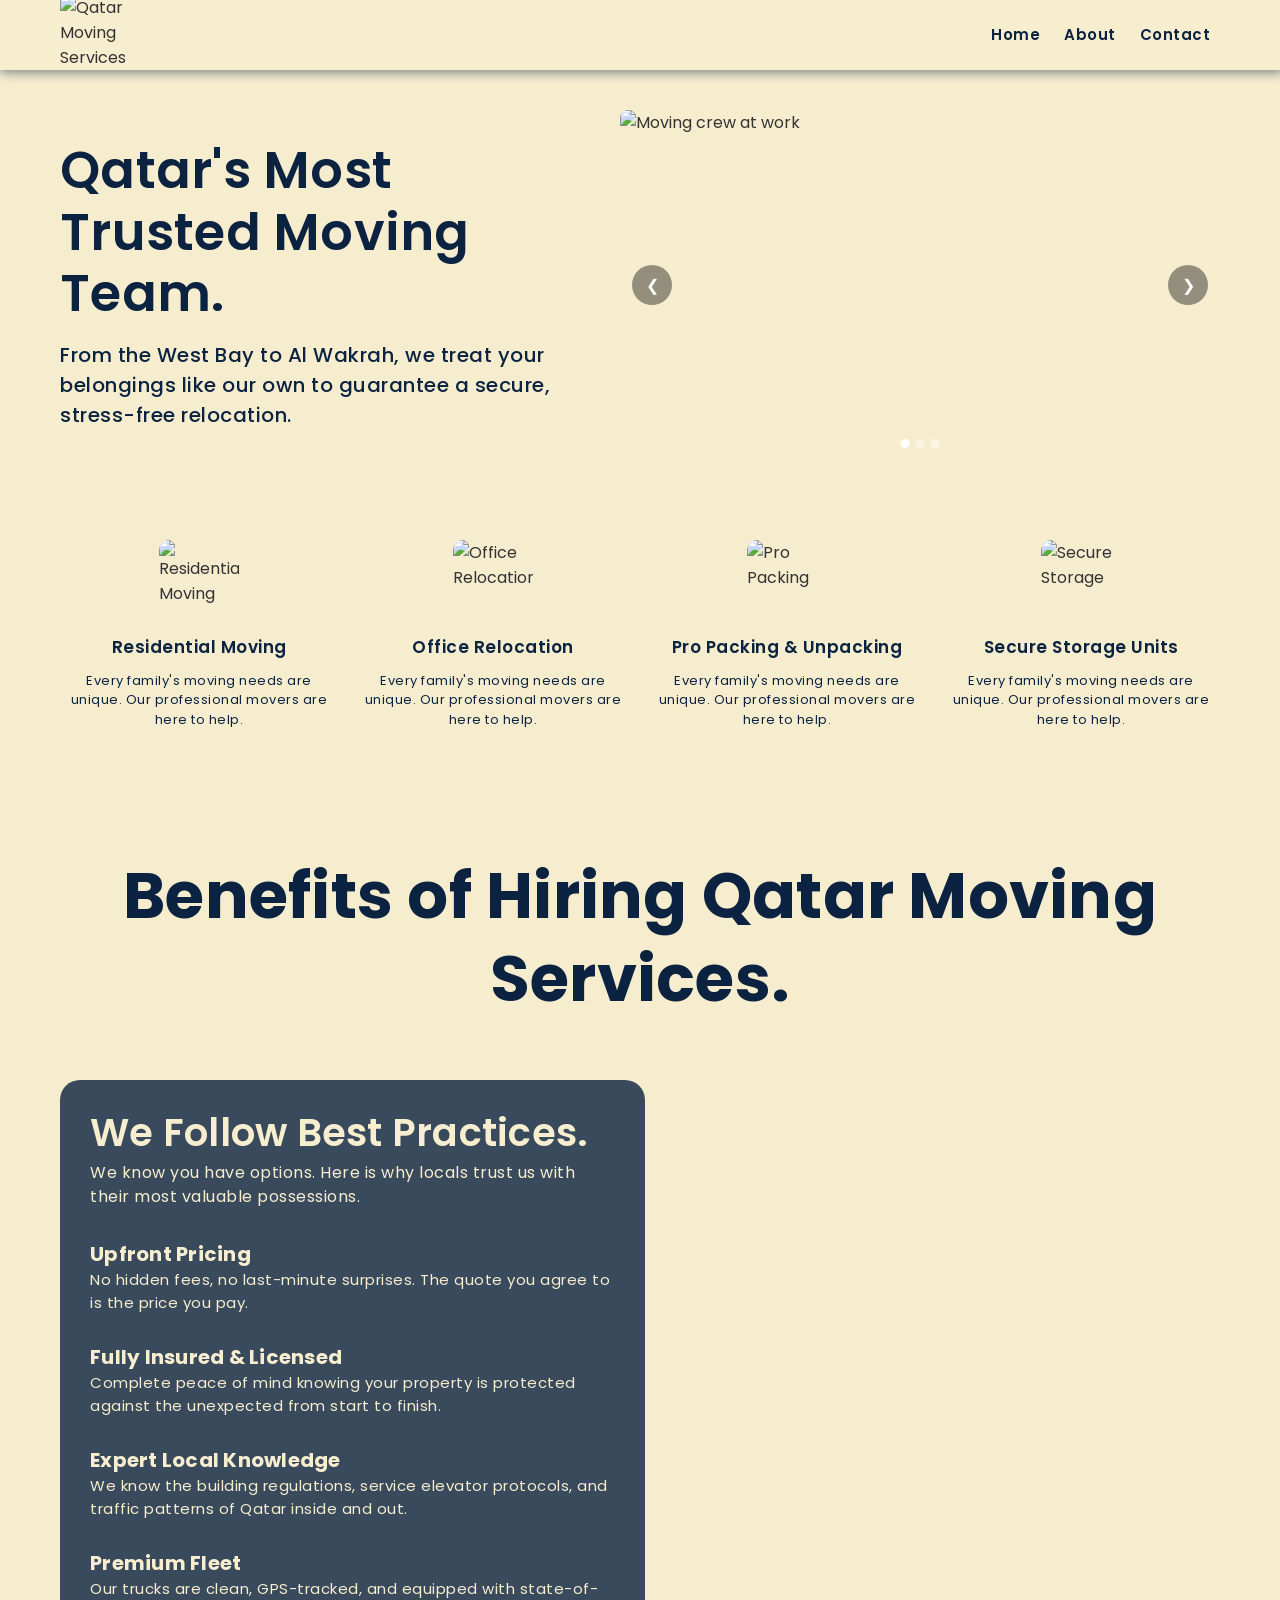
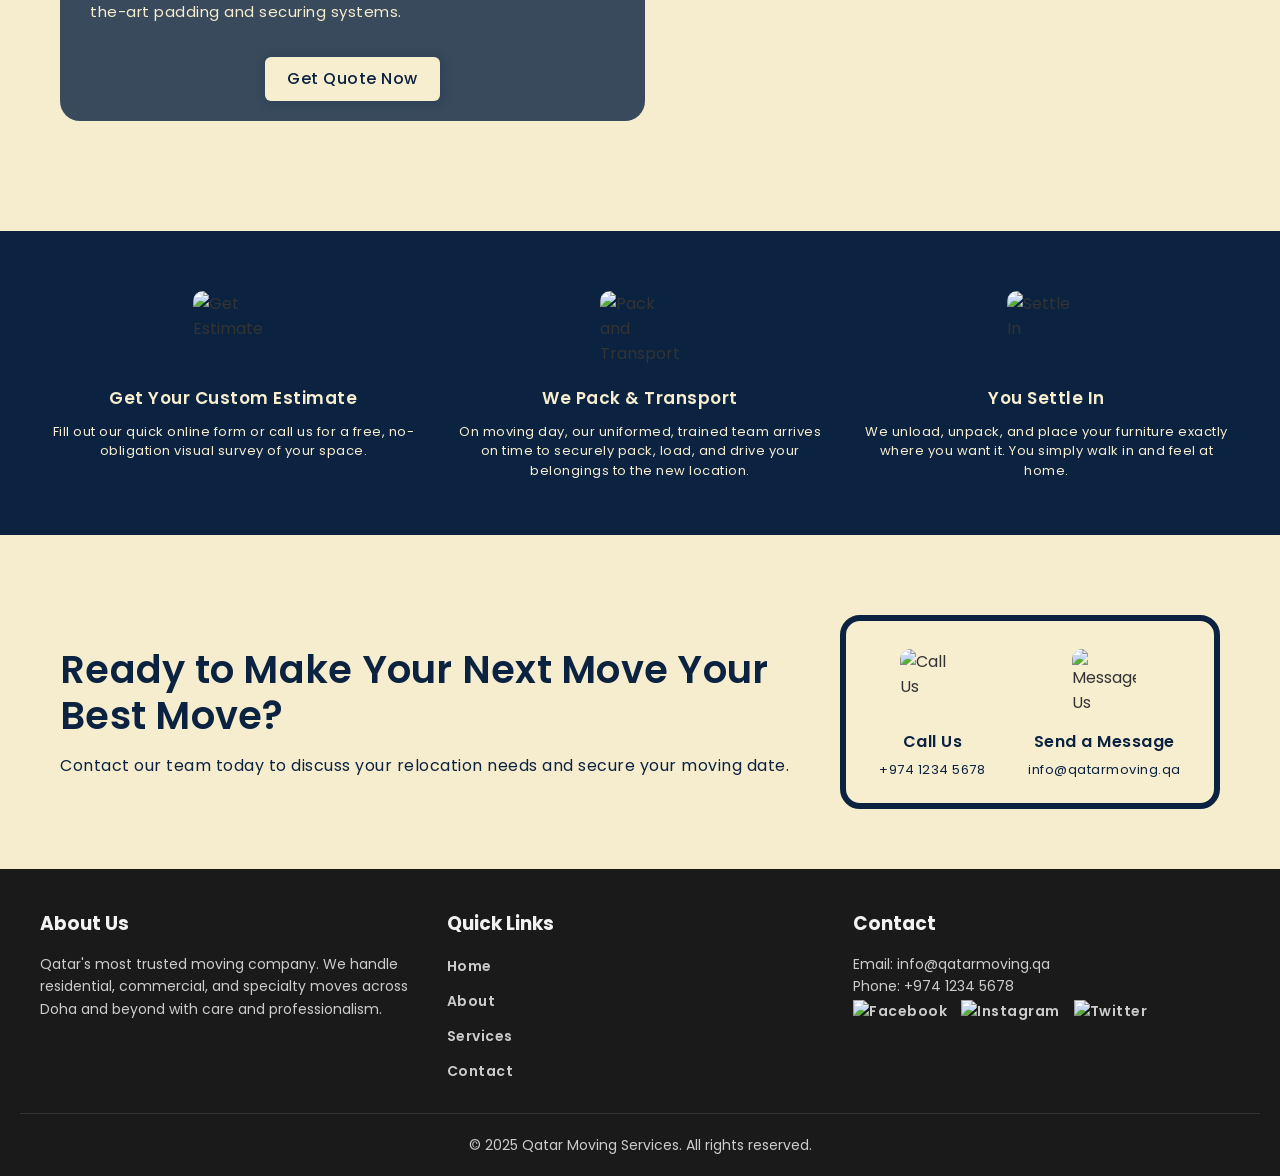
==== index.html @ 47cf50d4 "first commit" ====
<!DOCTYPE html>
<html lang="en">
<head>
    <meta charset="UTF-8">
    <meta name="viewport" content="width=device-width, initial-scale=1.0">
    <title>Qatar Moving Services</title>
    <link rel="stylesheet" href="style.css">
    <link rel="preconnect" href="https://fonts.googleapis.com">
    <link rel="preconnect" href="https://fonts.gstatic.com" crossorigin>
    <!-- Only load the weights actually used -->
    <link href="https://fonts.googleapis.com/css2?family=Poppins:wght@400;500;600;700&display=swap" rel="stylesheet">
    <script src="script.js" defer></script>
</head>
<body>

    <nav>
        <div class="navcontainer">
            <!-- FIX: removed dangling " after width="80" -->
            <div class="navlogo">
                <img src="https://imgur.com/w1dExRB.png" alt="Qatar Moving Services logo" width="80px" height="80px">
            </div>
            <button class="nav-toggle" aria-label="Toggle navigation" aria-expanded="false">
                <span></span>
                <span></span>
                <span></span>
            </button>
            <!-- FIX: added class="nav-links" so the JS toggle works -->
            <ul class="nav-links">
                <li><a href="#">Home</a></li>
                <li><a href="#">About</a></li>
                <li><a href="#">Contact</a></li>
            </ul>
        </div>
    </nav>

    <!-- HERO + CAROUSEL -->
    <div class="container">
        <div class="cauroselcontainer">
            <div class="hero-text">
                <h1>Qatar's Most Trusted Moving Team.</h1>
                <h3>From the West Bay to Al Wakrah, we treat your belongings like our own to guarantee a secure, stress-free relocation.</h3>
            </div>

            <div class="carousel" id="myCarousel">
                <div class="carousel-track">
                    <div class="carousel-slide"><img src="https://imgur.com/mFIMLBr.png" alt="Moving crew at work"></div>
                    <div class="carousel-slide"><img src="https://imgur.com/MLSGOwn.png" alt="Careful packing service"></div>
                    <div class="carousel-slide"><img src="https://imgur.com/yxZPUae.png" alt="Professional movers"></div>
                </div>
                <button class="carousel-btn prev" aria-label="Previous slide">&#10094;</button>
                <button class="carousel-btn next" aria-label="Next slide">&#10095;</button>
                <div class="carousel-dots"></div>
            </div>
        </div>

        <!-- SERVICES ROW -->
        <div class="serviceContainer">
            <div class="serviceCard">
                <div class="serviceLogo">
                    <img src="https://imgur.com/DtXiU58.png" alt="Residential Moving" width="100%" height="100%" style="border-radius:10px;">
                </div>
                <div class="cardText">
                    <h3>Residential Moving</h3>
                    <p>Every family's moving needs are unique. Our professional movers are here to help.</p>
                </div>
            </div>

            <div class="serviceCard">
                <div class="serviceLogo">
                    <img src="https://imgur.com/vee42Pb.png" alt="Office Relocation" width="100%" height="100%" style="border-radius:10px;">
                </div>
                <div class="cardText">
                    <h3>Office Relocation</h3>
                    <p>Every family's moving needs are unique. Our professional movers are here to help.</p>
                </div>
            </div>

            <div class="serviceCard">
                <div class="serviceLogo">
                    <img src="https://imgur.com/dJm6eGU.png" alt="Pro Packing" width="100%" height="100%" style="border-radius:10px;">
                </div>
                <div class="cardText">
                    <h3>Pro Packing &amp; Unpacking</h3>
                    <p>Every family's moving needs are unique. Our professional movers are here to help.</p>
                </div>
            </div>

            <div class="serviceCard">
                <div class="serviceLogo">
                    <img src="https://imgur.com/RDV02Lu.png" alt="Secure Storage" width="100%" height="100%" style="border-radius:10px;">
                </div>
                <div class="cardText">
                    <h3>Secure Storage Units</h3>
                    <p>Every family's moving needs are unique. Our professional movers are here to help.</p>
                </div>
            </div>
        </div>
    </div>

    <!-- BENEFITS SECTION -->
    <div class="container">
        <div class="top">
            <h1>Benefits of Hiring Qatar Moving Services.</h1>
        </div>

        <div class="middle">
            <div class="box-4">
                <div class="box-4a">
                    <h1>We Follow Best Practices.</h1>
                    <p>We know you have options. Here is why locals trust us with their most valuable possessions.</p>
                </div>

                <div class="box-4b">
                    <div class="box-4bi">
                        <h2>Upfront Pricing</h2>
                        <p>No hidden fees, no last-minute surprises. The quote you agree to is the price you pay.</p>
                    </div>
                    <div class="box-4bi">
                        <h2>Fully Insured &amp; Licensed</h2>
                        <p>Complete peace of mind knowing your property is protected against the unexpected from start to finish.</p>
                    </div>
                    <div class="box-4bi">
                        <h2>Expert Local Knowledge</h2>
                        <p>We know the building regulations, service elevator protocols, and traffic patterns of Qatar inside and out.</p>
                    </div>
                    <div class="box-4bi">
                        <h2>Premium Fleet</h2>
                        <p>Our trucks are clean, GPS-tracked, and equipped with state-of-the-art padding and securing systems.</p>
                    </div>
                    <div class="box-4c">
                        <a class="btn btn-primary1" href="#">Get Quote Now</a>
                    </div>
                </div>
            </div>

            <div class="box-5"></div>
        </div>
    </div>

    <!-- HOW IT WORKS -->
    <div class="middleContainer">
        <div class="serviceContainer2">
            <div class="serviceCard2">
                <div class="serviceLogo2">
                    <img src="https://imgur.com/Wm34qhU.png" alt="Get Estimate" width="100%" height="100%" style="border-radius:10px;">
                </div>
                <div class="cardText2">
                    <h3>Get Your Custom Estimate</h3>
                    <p>Fill out our quick online form or call us for a free, no-obligation visual survey of your space.</p>
                </div>
            </div>

            <div class="serviceCard2">
                <div class="serviceLogo2">
                    <img src="https://imgur.com/J6BpuNx.png" alt="Pack and Transport" width="100%" height="100%" style="border-radius:10px;">
                </div>
                <div class="cardText2">
                    <h3>We Pack &amp; Transport</h3>
                    <p>On moving day, our uniformed, trained team arrives on time to securely pack, load, and drive your belongings to the new location.</p>
                </div>
            </div>

            <div class="serviceCard2">
                <div class="serviceLogo2">
                    <img src="https://imgur.com/cYgOdnu.png" alt="Settle In" width="100%" height="100%" style="border-radius:10px;">
                </div>
                <div class="cardText2">
                    <h3>You Settle In</h3>
                    <p>We unload, unpack, and place your furniture exactly where you want it. You simply walk in and feel at home.</p>
                </div>
            </div>
        </div>
    </div>

    <!-- CONTACT SECTION -->
    <div class="container">
        <div class="bottom">
            <div class="box-7">
                <div class="box-7a">
                    <h1>Ready to Make Your Next Move Your Best Move?</h1>
                    <p>Contact our team today to discuss your relocation needs and secure your moving date.</p>
                </div>

                <div class="contactserviceContainer">
                    <div class="contactserviceCard">
                        <div class="contactserviceLogo">
                            <img src="https://imgur.com/IXV6brR.png" alt="Call Us" width="100%" height="100%" style="border-radius:10px;">
                        </div>
                        <div class="contactcardText">
                            <h3>Call Us</h3>
                            <p>+974 1234 5678</p>
                        </div>
                    </div>

                    <div class="contactserviceCard">
                        <div class="contactserviceLogo">
                            <img src="https://imgur.com/knRwF8D.png" alt="Message Us" width="100%" height="100%" style="border-radius:10px;">
                        </div>
                        <div class="contactcardText">
                            <h3>Send a Message</h3>
                            <p>info@qatarmoving.qa</p>
                        </div>
                    </div>
                </div>
            </div>
        </div>
    </div>

    <!-- FOOTER — FIX: updated from dog food placeholder to Qatar Moving content -->
    <footer class="footer">
        <div class="footer-container">
            <div class="footer-about">
                <h3>About Us</h3>
                <p>Qatar's most trusted moving company. We handle residential, commercial, and specialty moves across Doha and beyond with care and professionalism.</p>
            </div>

            <div class="footer-links">
                <h3>Quick Links</h3>
                <ul>
                    <li><a href="#">Home</a></li>
                    <li><a href="#">About</a></li>
                    <li><a href="#">Services</a></li>
                    <li><a href="#">Contact</a></li>
                </ul>
            </div>

            <div class="footer-contact">
                <h3>Contact</h3>
                <p>Email: info@qatarmoving.qa</p>
                <p>Phone: +974 1234 5678</p>
                <div class="social-icons">
                    <a href="#"><img src="https://img.icons8.com/ios-filled/20/facebook-new.png" alt="Facebook"/></a>
                    <a href="#"><img src="https://img.icons8.com/ios-filled/20/instagram-new.png" alt="Instagram"/></a>
                    <a href="#"><img src="https://img.icons8.com/ios-filled/20/twitter.png" alt="Twitter"/></a>
                </div>
            </div>
        </div>

        <div class="footer-bottom">
            <p>&copy; 2025 Qatar Moving Services. All rights reserved.</p>
        </div>
    </footer>

</body>
</html>
---- style.css ----
/* ============================================================
   RESET
   ============================================================ */
* {
    margin: 0;
    padding: 0;
    box-sizing: border-box;
}

img {
    max-width: 100%;
    height: auto;
}

/* ============================================================
   DESIGN TOKENS
   ============================================================ */
:root {
    --navbar-height: 70px;
    --navy:   rgb(11, 35, 65);
    --cream:  #f7edcf;
    --gold:   rgb(197, 155, 60);
    --orange: #EE6F4B;
    --max-w:  1200px;
}

/* ============================================================
   BASE
   ============================================================ */
body {
    font-family: "Poppins", sans-serif;
    font-style: normal;
    color: #333;
    background-color: rgba(232, 207, 126, 0.37);
    /* FIX: pushes ALL content below the fixed navbar — no per-container hacks needed */
    padding-top: var(--navbar-height);
}

a {
    text-decoration: none;
    color: black;
    font-size: 16px;
    font-weight: 600;
    text-align: center;
    line-height: 150%;
    letter-spacing: 0.5px;
}

/* ============================================================
   NAVBAR
   ============================================================ */
nav {
    background-color: var(--cream);
    box-shadow: 1.5px 1.5px 10px 1.5px rgba(11, 35, 65, 0.485);
    position: fixed;
    top: 0;
    left: 0;
    width: 100%;
    z-index: 1000;
    height: var(--navbar-height);
}

nav .navcontainer {
    display: flex;
    justify-content: space-between;
    align-items: center;
    height: var(--navbar-height);
    max-width: var(--max-w);
    margin: auto;
    padding: 0 20px;
    position: relative; /* needed for mobile dropdown positioning */
}

nav .navcontainer .nav-links {
    list-style: none;
    display: flex;
    justify-content: flex-end;
    align-items: center;
    gap: 4px;
}

nav .navcontainer .nav-links li {
    height: 34px;
    border-radius: 8px;
    display: flex;
    justify-content: center;
    align-items: center;
    padding: 0 10px;
}

nav .navcontainer .nav-links li a {
    color: var(--navy);
    font-size: 15px;
    font-weight: 600;
    display: flex;
    justify-content: center;
    align-items: center;
    white-space: nowrap;
}

nav .navcontainer .nav-links li:hover {
    background-color: var(--gold);
}

nav .navcontainer .nav-links li a:hover {
    color: #fff;
}

.navlogo {
    display: flex;
    justify-content: center;
    align-items: center;
    height: 60px;
    flex-shrink: 0;
}

/* ============================================================
   HAMBURGER  (hidden on desktop)
   ============================================================ */
.nav-toggle {
    display: none;
    flex-direction: column;
    justify-content: center;
    gap: 5px;
    background: none;
    border: none;
    cursor: pointer;
    padding: 8px;
    border-radius: 4px;
    z-index: 1001;
}

.nav-toggle span {
    display: block;
    width: 24px;
    height: 2px;
    /* FIX: was white — invisible on the cream navbar background */
    background-color: var(--navy);
    border-radius: 2px;
    transition: transform 0.3s, opacity 0.3s;
}

.nav-toggle[aria-expanded="true"] span:nth-child(1) {
    transform: translateY(7px) rotate(45deg);
}
.nav-toggle[aria-expanded="true"] span:nth-child(2) {
    opacity: 0;
}
.nav-toggle[aria-expanded="true"] span:nth-child(3) {
    transform: translateY(-7px) rotate(-45deg);
}

/* ============================================================
   BUTTONS
   ============================================================ */
.btn {
    display: inline-flex;
    align-items: center;
    justify-content: center;
    padding: 0.6rem 1.4rem;
    font-family: "Poppins", sans-serif;
    font-size: 1rem;
    font-weight: 500;
    text-align: center;
    text-decoration: none;
    border: none;
    border-radius: 6px;
    cursor: pointer;
    transition: background-color 0.15s ease, transform 0.1s ease;
    min-height: 44px; /* meets Apple/Google touch target guideline */
}

.btn:active {
    transform: scale(0.98);
}

.btn-primary {
    background-color: var(--navy);
    color: #fff;
    box-shadow: 1.5px 1.5px 10px 1.5px rgba(11, 35, 65, 0.227);
}

.btn-primary:hover {
    background-color: rgba(11, 35, 65, 0.85);
    color: #fff;
}

.btn-primary1 {
    background-color: var(--cream);
    color: var(--navy);
    box-shadow: 1.5px 1.5px 10px 1.5px rgba(11, 35, 65, 0.227);
}

.btn-primary1:hover {
    background-color: #efe0af;
    color: var(--navy);
}

/* ============================================================
   LAYOUT  CONTAINERS
   ============================================================ */
.container {
    max-width: var(--max-w);
    margin: auto;
    /* FIX: removed overflow:hidden (was eating padding and causing navbar climbing)
            removed hardcoded pixel padding-top — body padding-top now handles navbar offset */
    padding: 40px 20px 0;
}

.middleContainer {
    width: 100%;
    margin-top: 50px;
    background-color: var(--navy);
    display: flex;
    flex-direction: column;
    justify-content: center;
    align-items: center;
    padding: 50px 20px;
}

/* ============================================================
   HERO SECTION
   ============================================================ */
.cauroselcontainer {
    width: 100%;
    display: flex;
    /* FIX: "justify-content: space" is not valid — corrected to space-between */
    justify-content: space-between;
    align-items: center;
    gap: 40px;
    padding-bottom: 40px;
}

.hero-text {
    /* FIX: was fixed width:500px — overflowed on small screens */
    flex: 1;
    min-width: 0;
    display: flex;
    flex-direction: column;
    justify-content: center;
    align-items: flex-start;
}

.hero-text h1 {
    /* FIX: was fixed width:400px */
    font-size: clamp(30px, 4vw, 52px);
    font-weight: 600;
    line-height: 120%;
    letter-spacing: 0.25px;
    color: var(--navy);
}

.hero-text h3 {
    /* FIX: was fixed width:400px */
    padding-top: 15px;
    font-size: clamp(14px, 1.8vw, 20px);
    font-weight: 500;
    line-height: 150%;
    letter-spacing: 0.5px;
    color: var(--navy);
}

/* ============================================================
   CAROUSEL
   ============================================================ */
.carousel {
    position: relative;
    z-index: 1;
    /* FIX: changed from max-width to fixed width so pixel-based JS math is exact */
    width: 600px;
    flex-shrink: 0;
    overflow: hidden;
    border-radius: 8px;
    touch-action: pan-y;
}

.carousel-track {
    display: flex;
    transition: transform 0.4s ease;
}

.carousel-slide {
    flex-shrink: 0;
    width: 600px;
    height: 350px; /* fixed height — images crop via object-fit */
}

.carousel-slide img {
    width: 100%;
    height: 100%;
    object-fit: cover;
    display: block;
}

.carousel-btn {
    position: absolute;
    top: 50%;
    transform: translateY(-50%);
    background: rgba(0, 0, 0, 0.4);
    color: #fff;
    border: none;
    width: 40px;
    height: 40px;
    display: flex;
    align-items: center;
    justify-content: center;
    cursor: pointer;
    border-radius: 50%;
    font-size: 1rem;
}

.carousel-btn:hover {
    background: rgba(0, 0, 0, 0.65);
}

.carousel-btn.prev { left: 12px; }
.carousel-btn.next { right: 12px; }

.carousel-dots {
    position: absolute;
    bottom: 12px;
    left: 50%;
    transform: translateX(-50%);
    display: flex;
    gap: 6px;
}

.dot {
    width: 9px;
    height: 9px;
    border-radius: 50%;
    background: rgba(255, 255, 255, 0.5);
    cursor: pointer;
}

.dot.active {
    background: #fff;
}

/* ============================================================
   SERVICE CARDS  (section 1)
   ============================================================ */
.serviceContainer {
    width: 100%;
    display: flex;
    flex-direction: row;
    justify-content: space-between;
    align-items: flex-start;
    padding: 30px 0;
    gap: 16px;
}

.serviceCard {
    /* FIX: was fixed width:500px — overflowed on small screens */
    flex: 1;
    min-width: 0;
    border-radius: 10px;
    display: flex;
    flex-direction: column;
    justify-content: flex-start;
    align-items: center;
}

.serviceLogo {
    width: 100px;
    height: 100px;
    padding: 10px;
    transition: width 0.2s ease, height 0.2s ease;
}

.serviceLogo:hover {
    width: 110px;
    height: 110px;
}

.cardText {
    display: flex;
    flex-direction: column;
    justify-content: center;
    align-items: center;
    text-align: center;
}

.cardText h3 {
    padding: 5px;
    font-size: 17px;
    font-weight: 600;
    line-height: 150%;
    letter-spacing: 0.5px;
    color: var(--navy);
}

.cardText p {
    /* FIX: "padding:5" had no unit — changed to padding:5px */
    padding: 5px;
    font-size: 13px;
    font-weight: 400;
    line-height: 150%;
    letter-spacing: 0.5px;
    color: var(--navy);
    text-align: center;
}

/* ============================================================
   BENEFITS SECTION
   ============================================================ */
.top {
    width: 100%;
    display: flex;
    justify-content: center;
    align-items: center;
    padding-top: 20px;
}

.top h1 {
    /* FIX: was fixed 80px — use clamp so it scales down on small screens */
    font-size: clamp(26px, 5vw, 70px);
    font-weight: 700;
    text-align: center;
    line-height: 130%;
    letter-spacing: 0.25px;
    color: var(--navy);
    margin-top: 30px;
}

.middle {
    width: 100%;
    display: flex;
    justify-content: space-between;
    align-items: stretch;
    margin-top: 60px;
    gap: 30px;
    padding-bottom: 60px;
}

.box-4 {
    /* FIX: was fixed 570px — now flex-based */
    flex: 1;
    min-width: 0;
    display: flex;
    flex-direction: column;
    justify-content: flex-start;
    align-items: center;
    background-color: rgba(11, 35, 65, 0.805);
    padding: 20px;
    border-radius: 20px;
}

.box-4a {
    width: 100%;
    padding: 10px;
    margin-bottom: 10px;
}

.box-4a h1 {
    font-size: clamp(24px, 3vw, 40px);
    font-weight: 600;
    line-height: 120%;
    letter-spacing: 0.25px;
    color: var(--cream);
}

.box-4a p {
    font-size: 16px;
    font-weight: 400;
    line-height: 150%;
    letter-spacing: 0.5px;
    padding-top: 5px;
    color: var(--cream);
}

.box-4b {
    width: 100%;
    display: flex;
    flex-direction: column;
    justify-content: space-between;
    align-items: flex-start;
    gap: 8px;
}

.box-4bi {
    width: 100%;
    display: flex;
    flex-direction: column;
    justify-content: flex-start;
    align-items: flex-start;
    padding: 10px;
}

.box-4bi h2 {
    font-size: 20px;
    font-weight: 700;
    line-height: 150%;
    letter-spacing: 0.25px;
    color: var(--cream);
}

.box-4bi p {
    font-size: 15px;
    font-weight: 400;
    line-height: 150%;
    letter-spacing: 0.5px;
    color: var(--cream);
}

.box-4c {
    margin-top: 16px;
    width: 100%;
    display: flex;
    justify-content: center;
    align-items: center;
}

.box-5 {
    /* FIX: was fixed 570px */
    flex: 1;
    min-width: 0;
    min-height: 480px;
    border-radius: 10px;
    background-image: url(https://imgur.com/MLSGOwn.png);
    background-position: center;
    background-size: cover;
    background-repeat: no-repeat;
}

/* ============================================================
   HOW IT WORKS  (middleContainer)
   ============================================================ */
.serviceContainer2 {
    width: 100%;
    max-width: var(--max-w);
    display: flex;
    flex-direction: row;
    justify-content: space-between;
    align-items: flex-start;
    gap: 20px;
}

.serviceCard2 {
    /* FIX: was fixed 500px */
    flex: 1;
    min-width: 0;
    border-radius: 10px;
    display: flex;
    flex-direction: column;
    justify-content: flex-start;
    align-items: center;
}

.serviceLogo2 {
    width: 100px;
    height: 100px;
    padding: 10px;
    transition: width 0.2s ease, height 0.2s ease;
}

.serviceLogo2:hover {
    width: 110px;
    height: 110px;
}

.cardText2 {
    display: flex;
    flex-direction: column;
    justify-content: center;
    align-items: center;
    text-align: center;
}

.cardText2 h3 {
    padding: 5px;
    font-size: 17px;
    font-weight: 600;
    line-height: 150%;
    letter-spacing: 0.5px;
    color: var(--cream);
}

.cardText2 p {
    /* FIX: "padding:5" had no unit */
    padding: 5px;
    font-size: 13px;
    font-weight: 400;
    line-height: 150%;
    letter-spacing: 0.5px;
    color: var(--cream);
    text-align: center;
}

/* ============================================================
   CONTACT SECTION
   ============================================================ */
.bottom {
    width: 100%;
    display: flex;
    flex-direction: column;
    justify-content: flex-start;
    align-items: flex-start;
    padding: 40px 0 60px;
}

.box-7 {
    width: 100%;
    display: flex;
    justify-content: space-between;
    align-items: center;
    gap: 40px;
}

.box-7a {
    flex: 1;
    min-width: 0;
    display: flex;
    flex-direction: column;
    justify-content: center;
    align-items: flex-start;
}

.box-7a h1 {
    font-size: clamp(24px, 3vw, 40px);
    font-weight: 600;
    line-height: 120%;
    letter-spacing: 0.25px;
    color: var(--navy);
}

.box-7a p {
    padding-top: 15px;
    font-size: 16px;
    font-weight: 400;
    line-height: 150%;
    letter-spacing: 0.5px;
    color: var(--navy);
}

.contactserviceContainer {
    flex-shrink: 0;
    width: 380px;
    border-radius: 20px;
    border: 6px solid var(--navy);
    display: flex;
    flex-direction: row;
    justify-content: space-around;
    align-items: center;
    background-color: var(--cream);
    padding: 20px;
    gap: 16px;
}

.contactserviceCard {
    display: flex;
    flex-direction: column;
    justify-content: center;
    align-items: center;
    gap: 6px;
}

.contactserviceLogo {
    width: 80px;
    height: 80px;
    padding: 8px;
    transition: width 0.2s ease, height 0.2s ease;
}

.contactserviceLogo:hover {
    width: 90px;
    height: 90px;
}

.contactcardText {
    display: flex;
    flex-direction: column;
    justify-content: center;
    align-items: center;
    text-align: center;
}

.contactcardText h3 {
    padding: 3px 5px;
    font-size: 16px;
    font-weight: 600;
    line-height: 150%;
    letter-spacing: 0.5px;
    color: var(--navy);
}

.contactcardText p {
    /* FIX: "padding:5" had no unit */
    padding: 3px 5px;
    font-size: 13px;
    font-weight: 400;
    line-height: 150%;
    letter-spacing: 0.5px;
    color: var(--navy);
    text-align: center;
}

/* ============================================================
   FOOTER
   ============================================================ */
.footer {
    background-color: #1a1a1a;
    color: #fff;
    padding: 40px 20px 20px;
    font-family: "Poppins", sans-serif;
}

.footer-container {
    display: flex;
    flex-wrap: wrap;
    justify-content: space-between;
    max-width: var(--max-w);
    margin: auto;
    gap: 20px;
}

.footer-about,
.footer-links,
.footer-contact {
    flex: 1 1 250px;
}

.footer h3 {
    margin-bottom: 15px;
    color: #f2f2f2;
}

.footer p,
.footer a {
    color: #ccc;
    font-size: 14px;
    line-height: 1.6;
    text-decoration: none;
}

.footer a:hover {
    color: var(--orange);
}

.footer-links ul {
    list-style: none;
    padding: 0;
}

.footer-links li {
    margin-bottom: 10px;
}

.social-icons a {
    margin-right: 10px;
    display: inline-block;
}

.footer-bottom {
    text-align: center;
    padding-top: 20px;
    margin-top: 20px;
    border-top: 1px solid #333;
    font-size: 13px;
    color: #777;
}

/* ============================================================
   RESPONSIVE — 1100px  (benefits section stacks)
   ============================================================ */
@media (max-width: 1100px) {
    .middle {
        flex-direction: column;
        gap: 30px;
    }

    .box-5 {
        min-height: 350px;
    }
}

/* ============================================================
   RESPONSIVE — 900px  (hero stacks)
   ============================================================ */
@media (max-width: 900px) {
    .cauroselcontainer {
        flex-direction: column;
        align-items: center;
    }

    .hero-text {
        align-items: center;
        text-align: center;
        width: 100%;
    }

    .carousel,
    .carousel-slide {
        width: 100%;
        max-width: 600px;
    }

    .carousel-slide {
        height: 300px;
    }

    .carousel-btn {
        width: 36px;
        height: 36px;
        font-size: 0.9rem;
    }
}

/* ============================================================
   RESPONSIVE — 768px  (hamburger menu)
   ============================================================ */
@media (max-width: 768px) {
    .nav-toggle {
        display: flex;
    }

    /* Mobile nav dropdown — overlays content, keeps nav fixed height */
    nav .navcontainer .nav-links {
        display: none;
        position: absolute;
        top: var(--navbar-height);
        left: 0;
        right: 0;
        background-color: var(--cream);
        box-shadow: 0 4px 10px rgba(11, 35, 65, 0.2);
        flex-direction: column;
        align-items: stretch;
        padding: 10px 20px 16px;
        gap: 4px;
        z-index: 999;
    }

    /* FIX: was "nav .container ul" — wrong selector, never matched */
    nav .navcontainer .nav-links.open {
        display: flex;
    }

    nav .navcontainer .nav-links li {
        width: 100%;
        height: 44px;
        border-radius: 6px;
        justify-content: flex-start;
        padding: 0 12px;
        margin-right: 0;
    }

    nav .navcontainer .nav-links li a {
        justify-content: flex-start;
    }

    /* Service cards wrap into 2-column grid on tablet */
    .serviceContainer {
        flex-wrap: wrap;
        justify-content: center;
    }

    .serviceCard {
        flex: 1 1 140px;
        max-width: 200px;
    }

    /* How it works stacks vertically */
    .serviceContainer2 {
        flex-direction: column;
        align-items: center;
        padding: 30px 20px;
    }

    .serviceCard2 {
        width: 100%;
        max-width: 420px;
    }

    /* Contact stacks */
    .box-7 {
        flex-direction: column;
        align-items: flex-start;
        gap: 30px;
    }

    .contactserviceContainer {
        width: 100%;
    }

    /* Button full-width on small screens */
    .btn {
        width: 100%;
        padding: 0.75rem 1rem;
        font-size: 0.95rem;
    }

    .footer-container {
        flex-direction: column;
    }
}

/* ============================================================
   RESPONSIVE — 480px  (mobile)
   ============================================================ */
@media (max-width: 480px) {
    .carousel-slide {
        height: 240px;
    }

    .carousel-btn {
        width: 32px;
        height: 32px;
        font-size: 0.8rem;
    }

    .carousel-btn.prev { left: 6px; }
    .carousel-btn.next { right: 6px; }

    .dot {
        width: 7px;
        height: 7px;
    }

    /* Service cards single column on small phones */
    .serviceCard {
        flex: 1 1 100%;
        max-width: 280px;
    }

    /* Contact card stacks icons vertically */
    .contactserviceContainer {
        flex-direction: column;
        height: auto;
        padding: 24px 20px;
        gap: 20px;
    }

    .footer-about,
    .footer-links,
    .footer-contact {
        flex: 1 1 auto;
    }
}
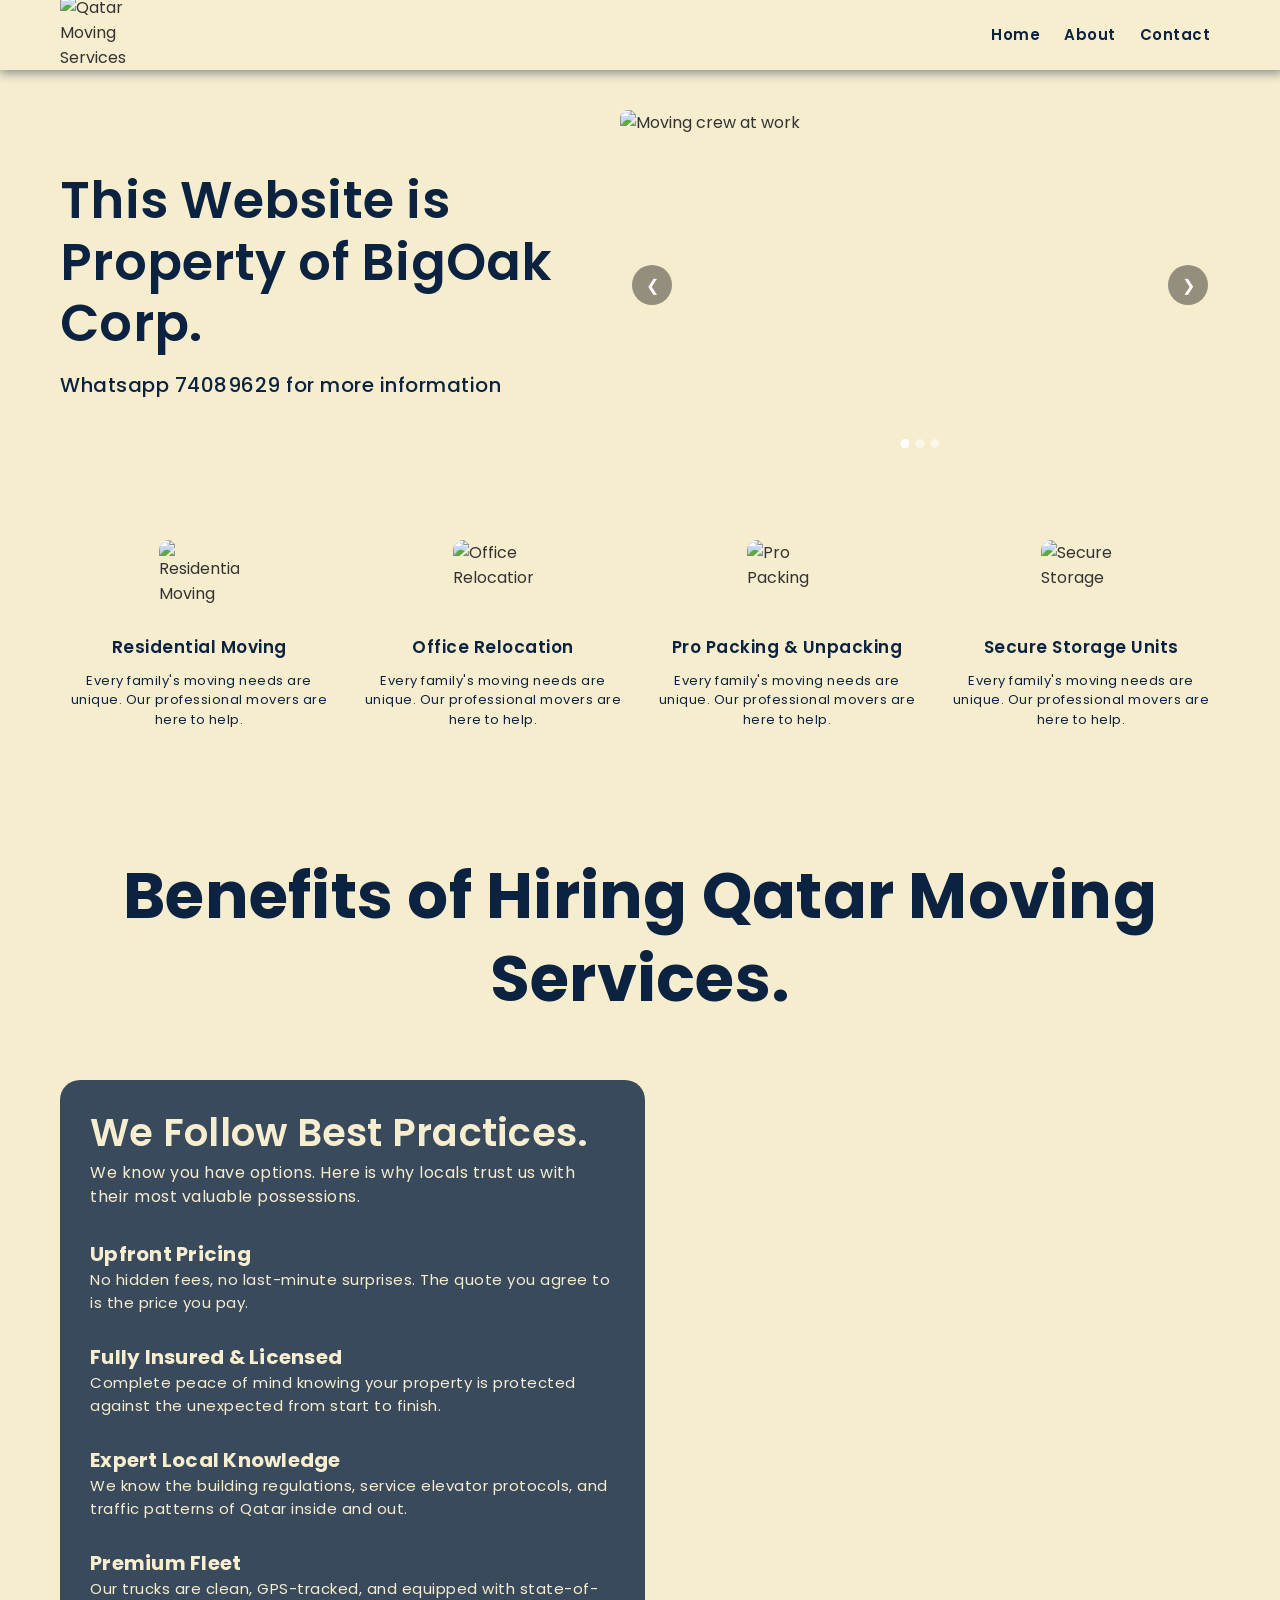
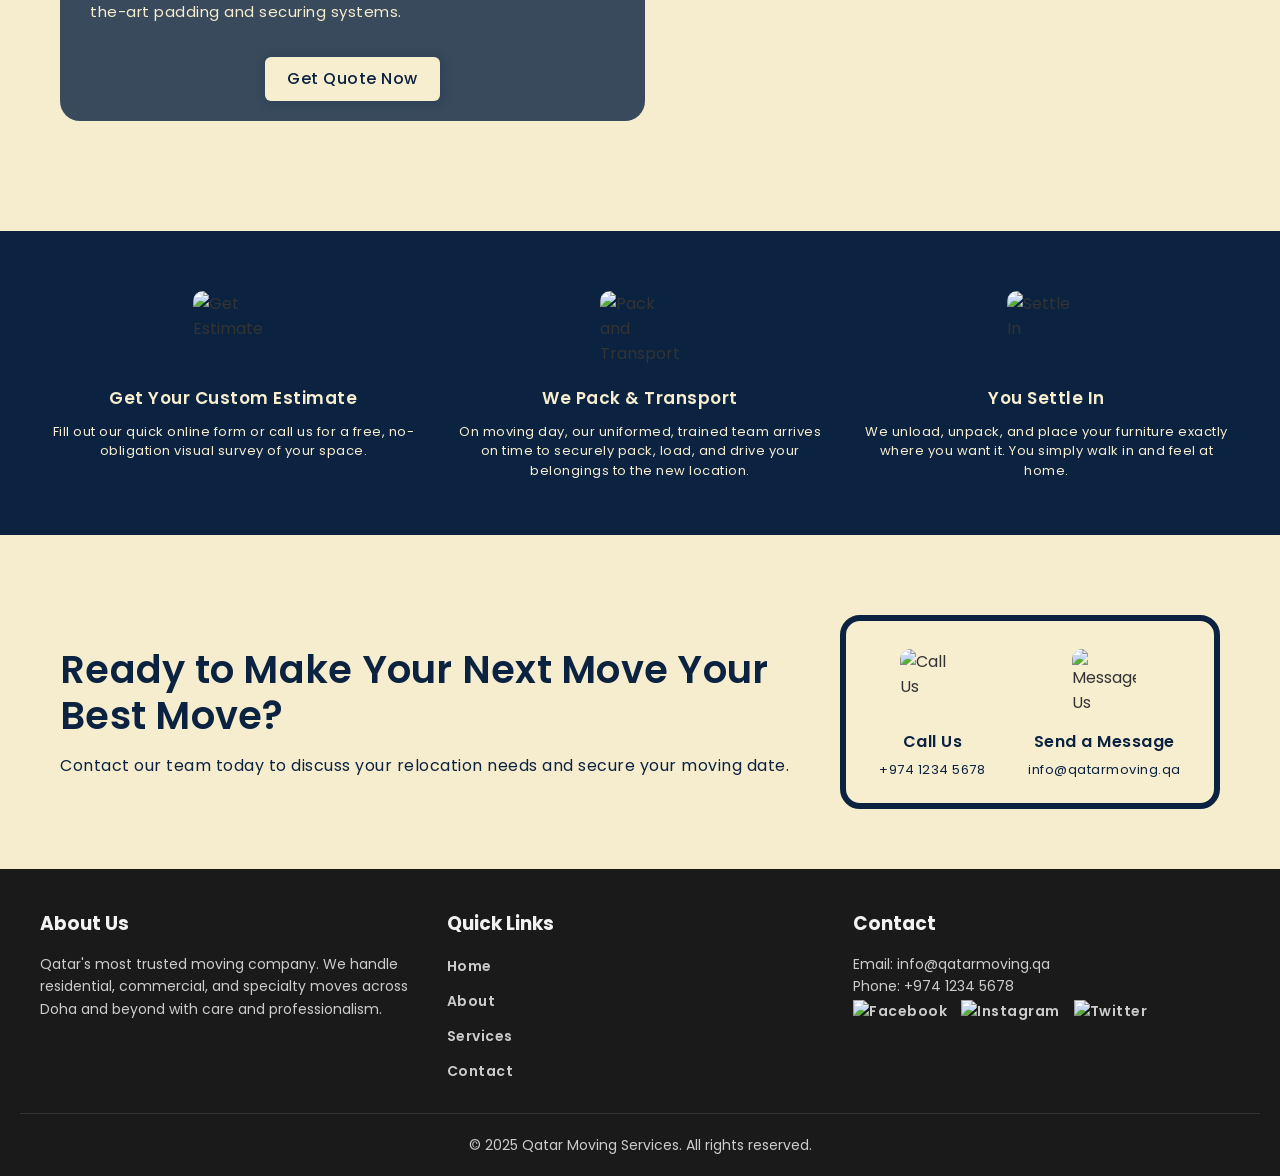
==== commit ffadc9f0: "first commit" ====
--- a/index.html
+++ b/index.html
@@ -37,8 +37,8 @@
     <div class="container">
         <div class="cauroselcontainer">
             <div class="hero-text">
-                <h1>Qatar's Most Trusted Moving Team.</h1>
-                <h3>From the West Bay to Al Wakrah, we treat your belongings like our own to guarantee a secure, stress-free relocation.</h3>
+                <h1>This Website is Property of BigOak Corp. </h1>
+                <h3>Whatsapp 74089629 for more information </h3>
             </div>
 
             <div class="carousel" id="myCarousel">
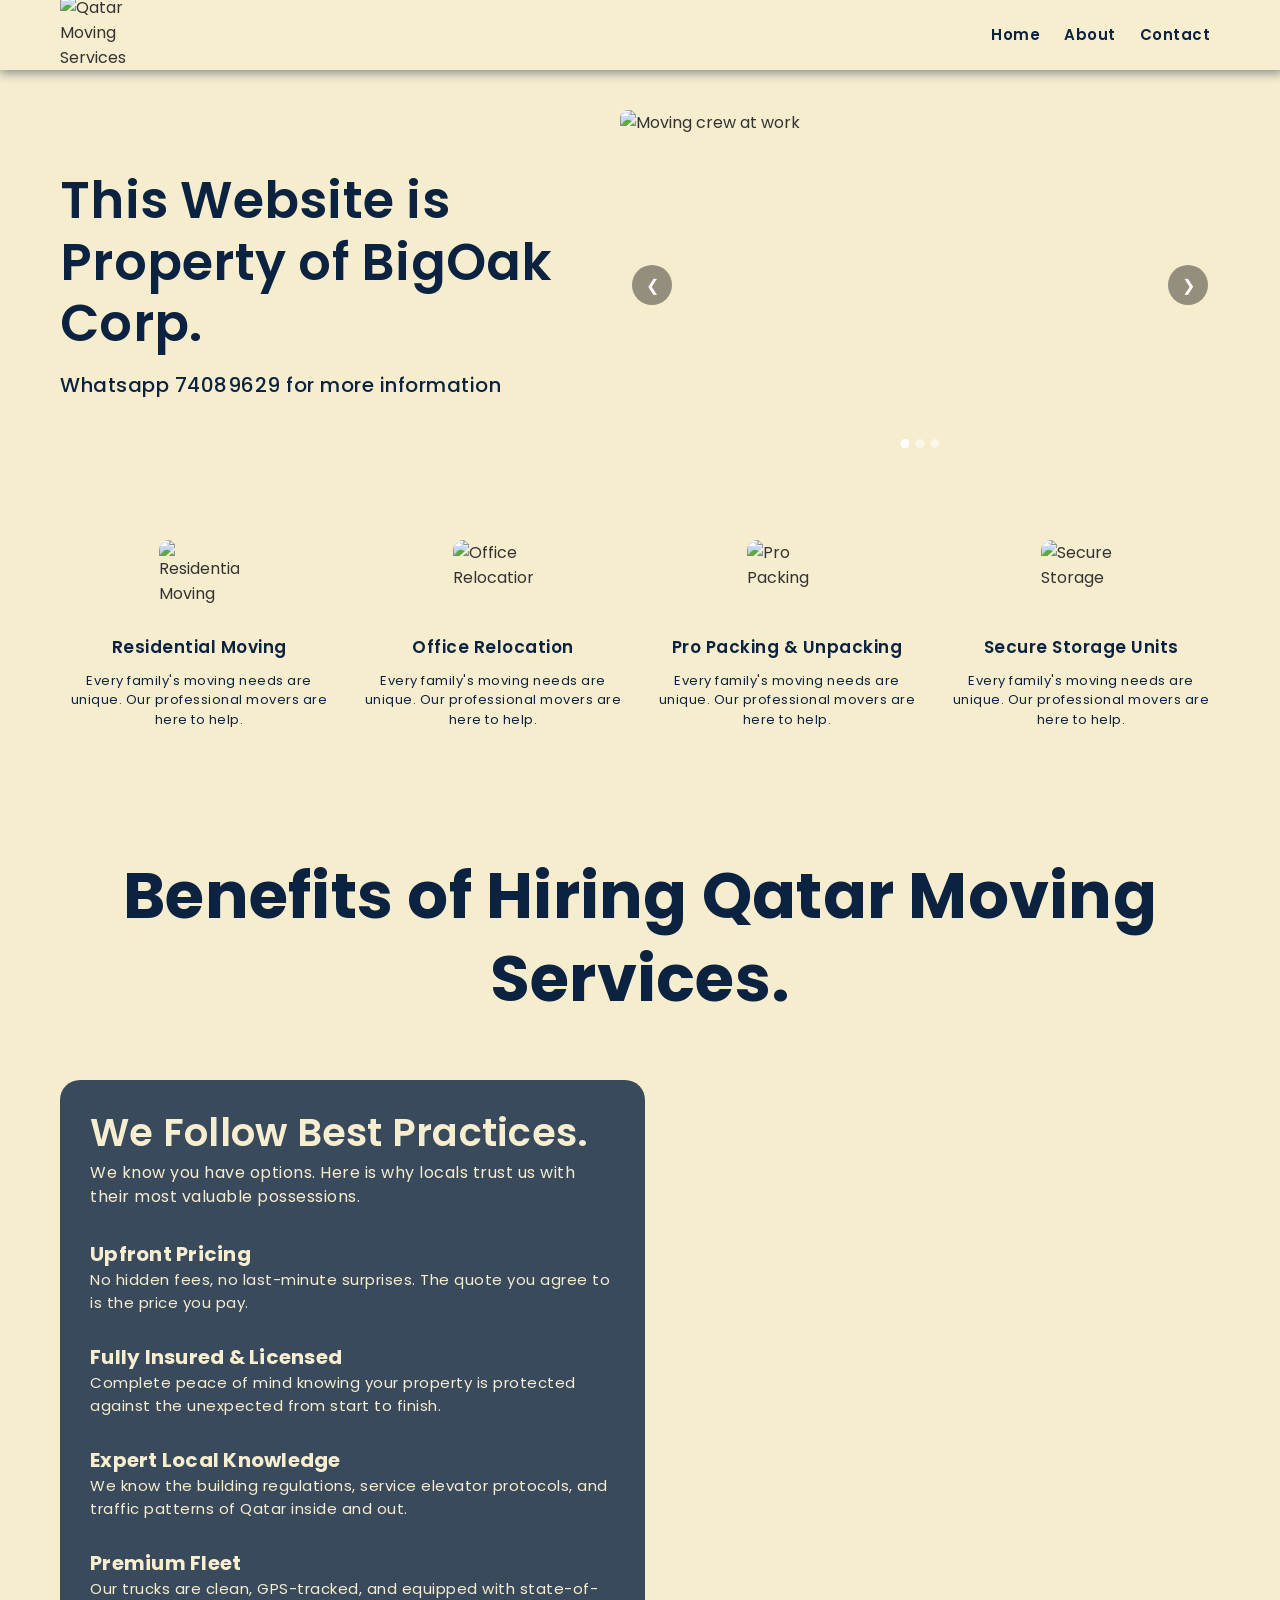
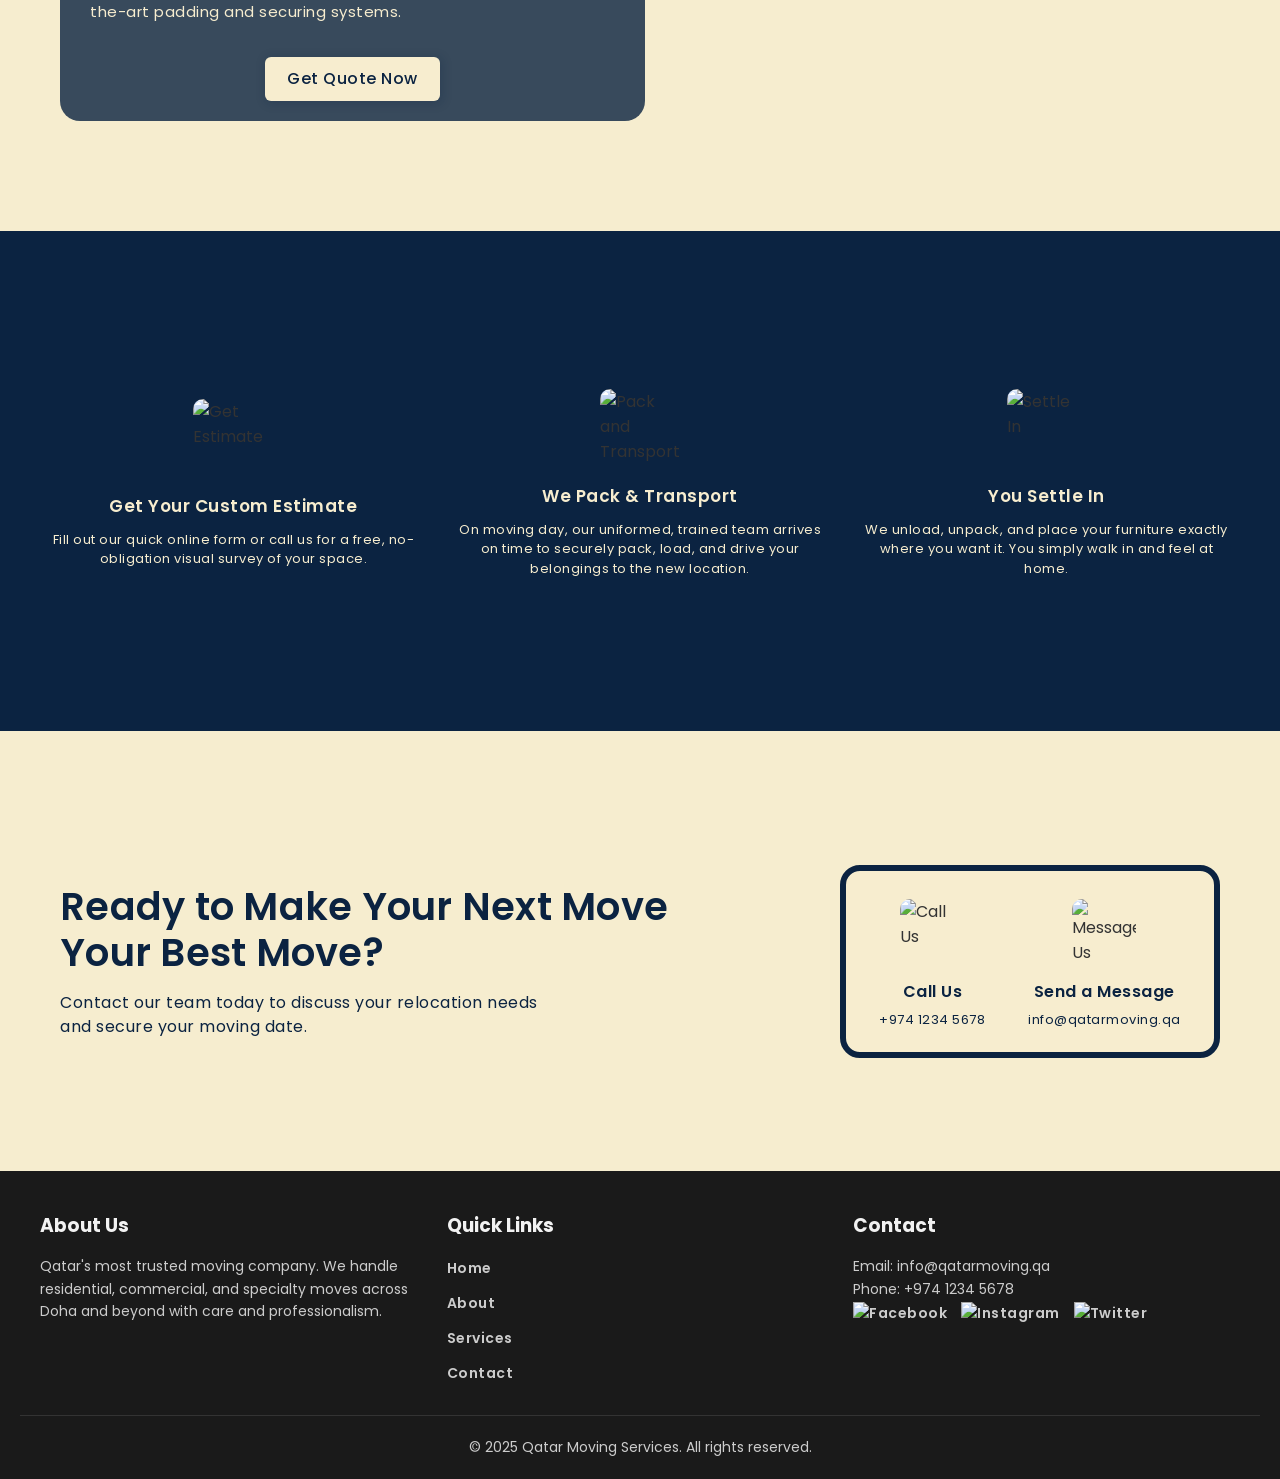
==== commit 247d40ab: "first commit" ====
--- a/index.html
+++ b/index.html
@@ -177,8 +177,8 @@
         <div class="bottom">
             <div class="box-7">
                 <div class="box-7a">
-                    <h1>Ready to Make Your Next Move Your Best Move?</h1>
-                    <p>Contact our team today to discuss your relocation needs and secure your moving date.</p>
+                    <h1>Ready to Make Your Next Move<br>Your Best Move?</h1>
+                    <p>Contact our team today to discuss your relocation needs<br>and secure your moving date.</p>
                 </div>
 
                 <div class="contactserviceContainer">
--- a/style.css
+++ b/style.css
@@ -528,11 +528,12 @@
    ============================================================ */
 .serviceContainer2 {
     width: 100%;
+    min-height: 400px;
     max-width: var(--max-w);
     display: flex;
     flex-direction: row;
     justify-content: space-between;
-    align-items: flex-start;
+    align-items: center;
     gap: 20px;
 }
 
@@ -592,10 +593,11 @@
    ============================================================ */
 .bottom {
     width: 100%;
-    display: flex;
-    flex-direction: column;
-    justify-content: flex-start;
-    align-items: flex-start;
+    min-height: 400px;
+    display: flex;
+    flex-direction: column;
+    justify-content: center;
+    align-items: center;
     padding: 40px 0 60px;
 }
 
@@ -734,7 +736,7 @@
 }
 
 .footer a:hover {
-    color: var(--orange);
+    color: var(--navy);
 }
 
 .footer-links ul {
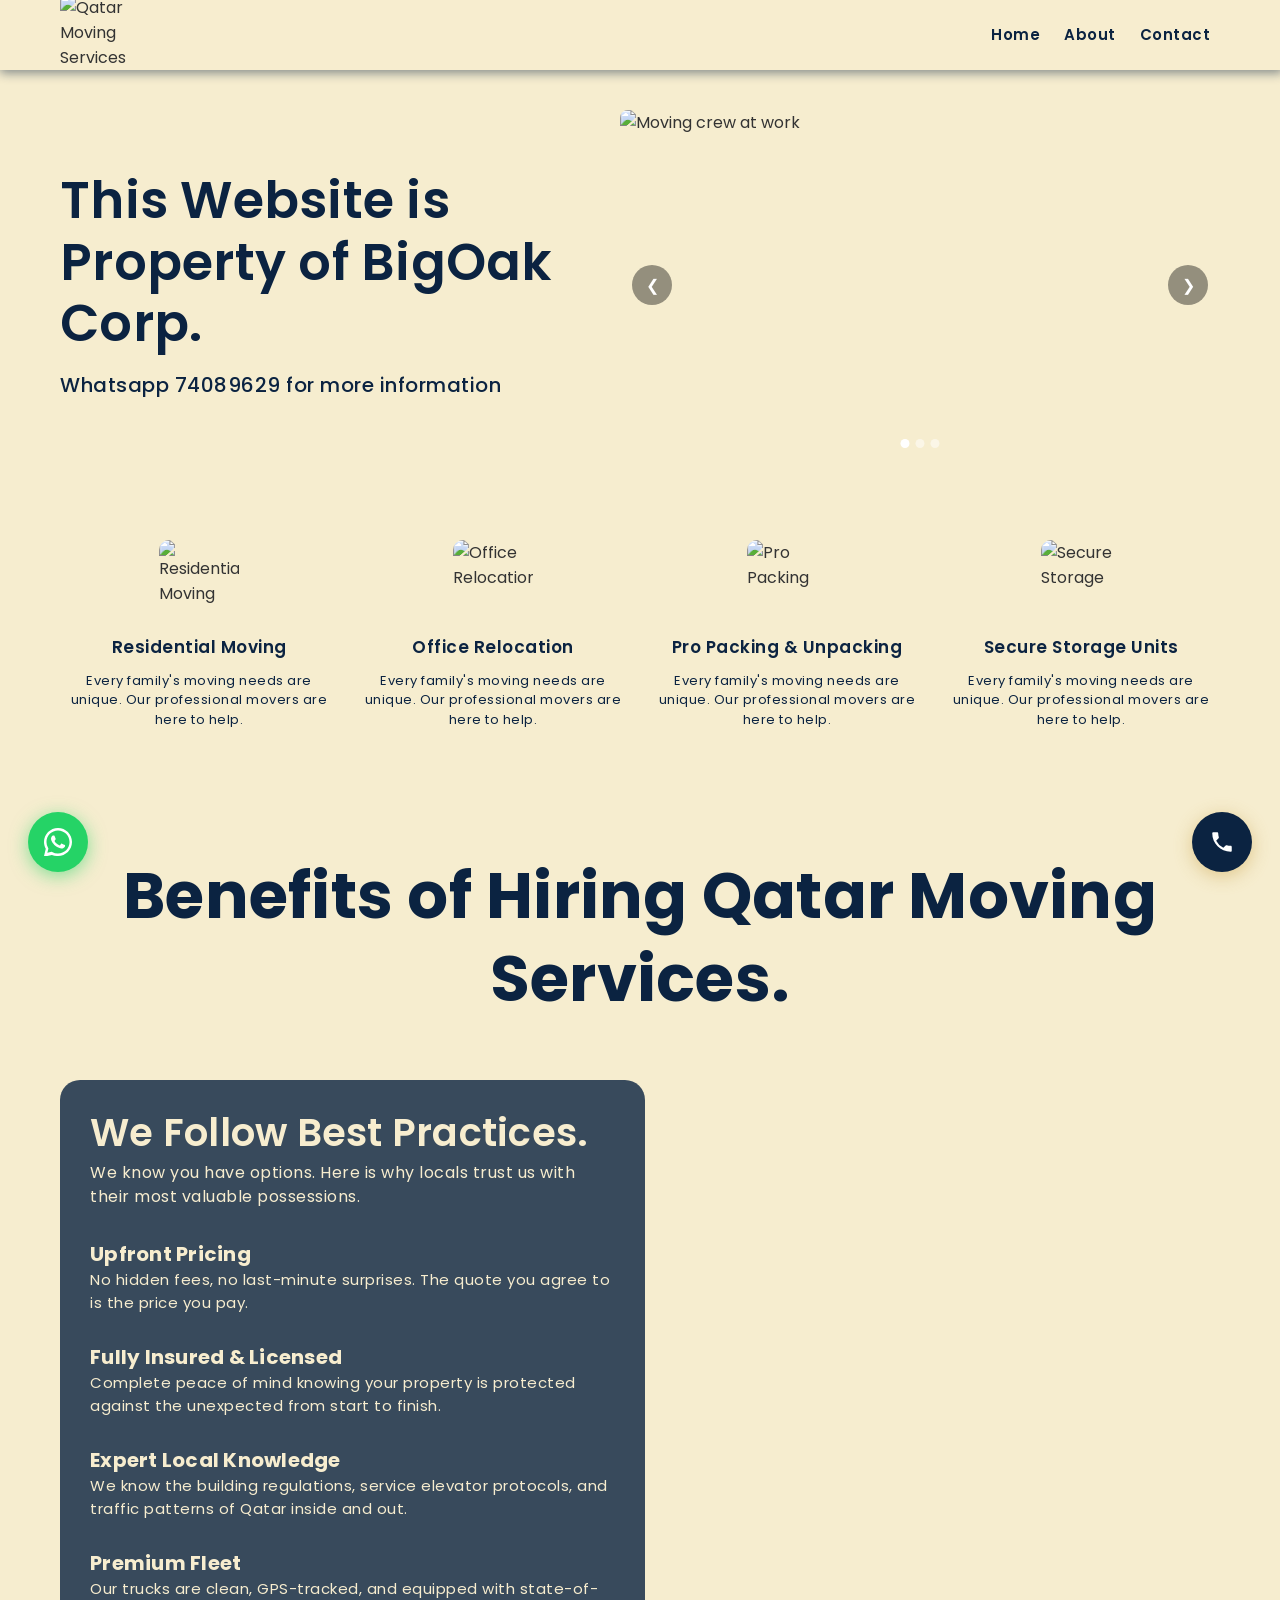
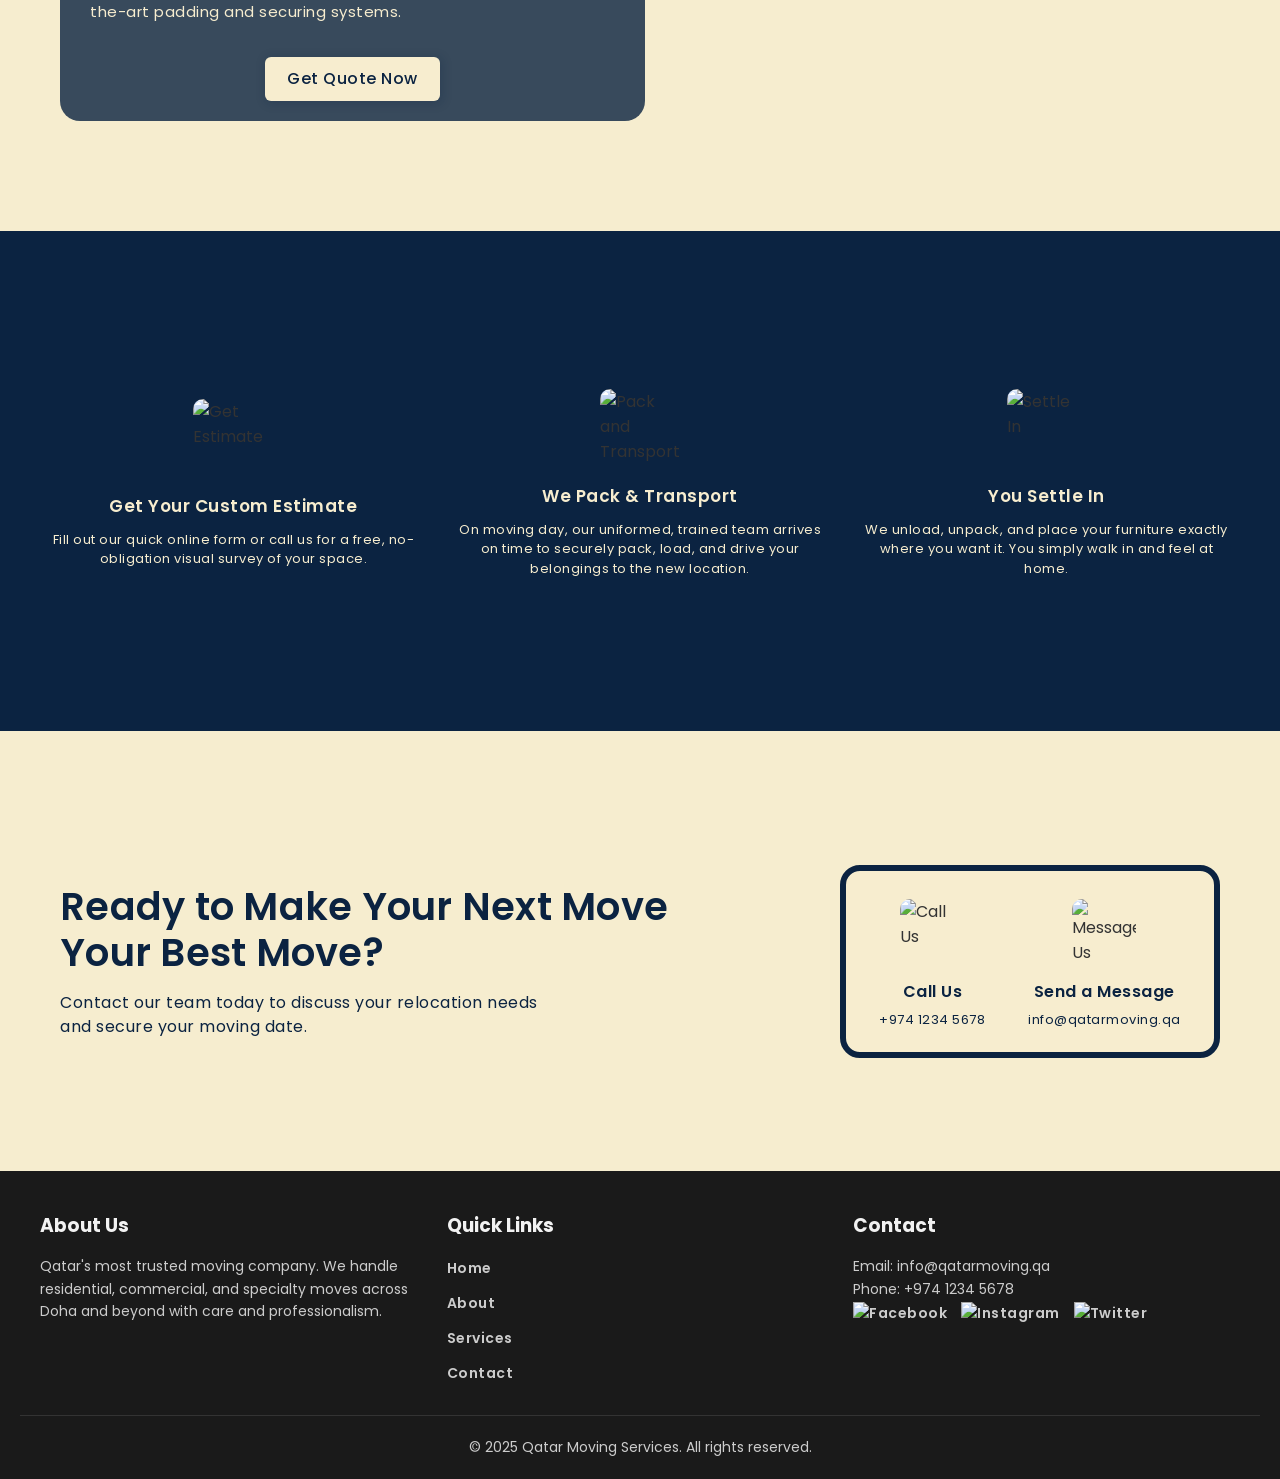
==== commit 8a241ef7: "first commit" ====
--- a/index.html
+++ b/index.html
@@ -206,6 +206,20 @@
         </div>
     </div>
 
+    <!-- FLOATING ACTION BUTTONS -->
+    <a href="https://wa.me/97474089629" class="fab fab-whatsapp" target="_blank" rel="noopener" aria-label="Chat on WhatsApp">
+        <svg xmlns="http://www.w3.org/2000/svg" viewBox="0 0 24 24" fill="currentColor" width="28" height="28">
+            <path d="M17.472 14.382c-.297-.149-1.758-.867-2.03-.967-.273-.099-.471-.148-.67.15-.197.297-.767.966-.94 1.164-.173.199-.347.223-.644.075-.297-.15-1.255-.463-2.39-1.475-.883-.788-1.48-1.761-1.653-2.059-.173-.297-.018-.458.13-.606.134-.133.298-.347.446-.52.149-.174.198-.298.298-.497.099-.198.05-.371-.025-.52-.075-.149-.669-1.612-.916-2.207-.242-.579-.487-.5-.669-.51-.173-.008-.371-.01-.57-.01-.198 0-.52.074-.792.372-.272.297-1.04 1.016-1.04 2.479 0 1.462 1.065 2.875 1.213 3.074.149.198 2.096 3.2 5.077 4.487.709.306 1.262.489 1.694.625.712.227 1.36.195 1.871.118.571-.085 1.758-.719 2.006-1.413.248-.694.248-1.289.173-1.413-.074-.124-.272-.198-.57-.347z"/>
+            <path d="M12 0C5.373 0 0 5.373 0 12c0 2.117.553 4.103 1.518 5.829L.057 23.886a.5.5 0 0 0 .611.611l6.101-1.457A11.945 11.945 0 0 0 12 24c6.627 0 12-5.373 12-12S18.627 0 12 0zm0 21.882a9.844 9.844 0 0 1-5.031-1.378l-.36-.214-3.733.892.908-3.65-.234-.374A9.847 9.847 0 0 1 2.118 12C2.118 6.533 6.533 2.118 12 2.118S21.882 6.533 21.882 12 17.467 21.882 12 21.882z"/>
+        </svg>
+    </a>
+
+    <a href="tel:+97474089629" class="fab fab-phone" aria-label="Call Us">
+        <svg xmlns="http://www.w3.org/2000/svg" viewBox="0 0 24 24" fill="currentColor" width="26" height="26">
+            <path d="M6.62 10.79a15.053 15.053 0 0 0 6.59 6.59l2.2-2.2c.27-.27.67-.36 1.02-.24 1.12.37 2.33.57 3.57.57.55 0 1 .45 1 1V20c0 .55-.45 1-1 1C10.61 21 3 13.39 3 4c0-.55.45-1 1-1h3.5c.55 0 1 .45 1 1 0 1.25.2 2.45.57 3.57.11.35.03.74-.24 1.02l-2.21 2.2z"/>
+        </svg>
+    </a>
+
     <!-- FOOTER — FIX: updated from dog food placeholder to Qatar Moving content -->
     <footer class="footer">
         <div class="footer-container">
--- a/style.css
+++ b/style.css
@@ -763,8 +763,85 @@
 }
 
 /* ============================================================
-   RESPONSIVE — 1100px  (benefits section stacks)
-   ============================================================ */
+   FLOATING ACTION BUTTONS (WhatsApp + Phone)
+   ============================================================ */
+.fab {
+    position: fixed;
+    bottom: 28px;
+    width: 60px;
+    height: 60px;
+    border-radius: 50%;
+    display: flex;
+    align-items: center;
+    justify-content: center;
+    color: #fff;
+    text-decoration: none;
+    z-index: 9999;
+    transition: transform 0.2s ease, box-shadow 0.2s ease;
+}
+
+.fab:hover {
+    transform: scale(1.12);
+    color: #fff;
+}
+
+/* WhatsApp — bottom-left, green glow */
+.fab-whatsapp {
+    left: 28px;
+    background: #25D366;
+    box-shadow:
+        0 0 0 0 rgba(37, 211, 102, 0.5),
+        0 4px 18px rgba(37, 211, 102, 0.55);
+    animation: pulse-whatsapp 2.4s ease-in-out infinite;
+}
+
+.fab-whatsapp:hover {
+    box-shadow:
+        0 0 0 10px rgba(37, 211, 102, 0),
+        0 6px 24px rgba(37, 211, 102, 0.7);
+}
+
+@keyframes pulse-whatsapp {
+    0%   { box-shadow: 0 0 0 0   rgba(37, 211, 102, 0.55), 0 4px 18px rgba(37, 211, 102, 0.45); }
+    50%  { box-shadow: 0 0 0 14px rgba(37, 211, 102, 0),   0 4px 22px rgba(37, 211, 102, 0.6);  }
+    100% { box-shadow: 0 0 0 0   rgba(37, 211, 102, 0.55), 0 4px 18px rgba(37, 211, 102, 0.45); }
+}
+
+/* Phone — bottom-right, gold/navy glow */
+.fab-phone {
+    right: 28px;
+    background: var(--navy);
+    box-shadow:
+        0 0 0 0 rgba(197, 155, 60, 0.55),
+        0 4px 18px rgba(197, 155, 60, 0.45);
+    animation: pulse-phone 2.4s ease-in-out infinite;
+    animation-delay: 1.2s; /* offset so they don't pulse in sync */
+}
+
+.fab-phone:hover {
+    box-shadow:
+        0 0 0 10px rgba(197, 155, 60, 0),
+        0 6px 24px rgba(197, 155, 60, 0.75);
+}
+
+@keyframes pulse-phone {
+    0%   { box-shadow: 0 0 0 0   rgba(197, 155, 60, 0.6),  0 4px 18px rgba(197, 155, 60, 0.4); }
+    50%  { box-shadow: 0 0 0 14px rgba(197, 155, 60, 0),    0 4px 22px rgba(197, 155, 60, 0.6); }
+    100% { box-shadow: 0 0 0 0   rgba(197, 155, 60, 0.6),  0 4px 18px rgba(197, 155, 60, 0.4); }
+}
+
+@media (max-width: 480px) {
+    .fab {
+        width: 52px;
+        height: 52px;
+        bottom: 20px;
+    }
+    .fab-whatsapp { left: 16px; }
+    .fab-phone    { right: 16px; }
+}
+
+
+   
 @media (max-width: 1100px) {
     .middle {
         flex-direction: column;
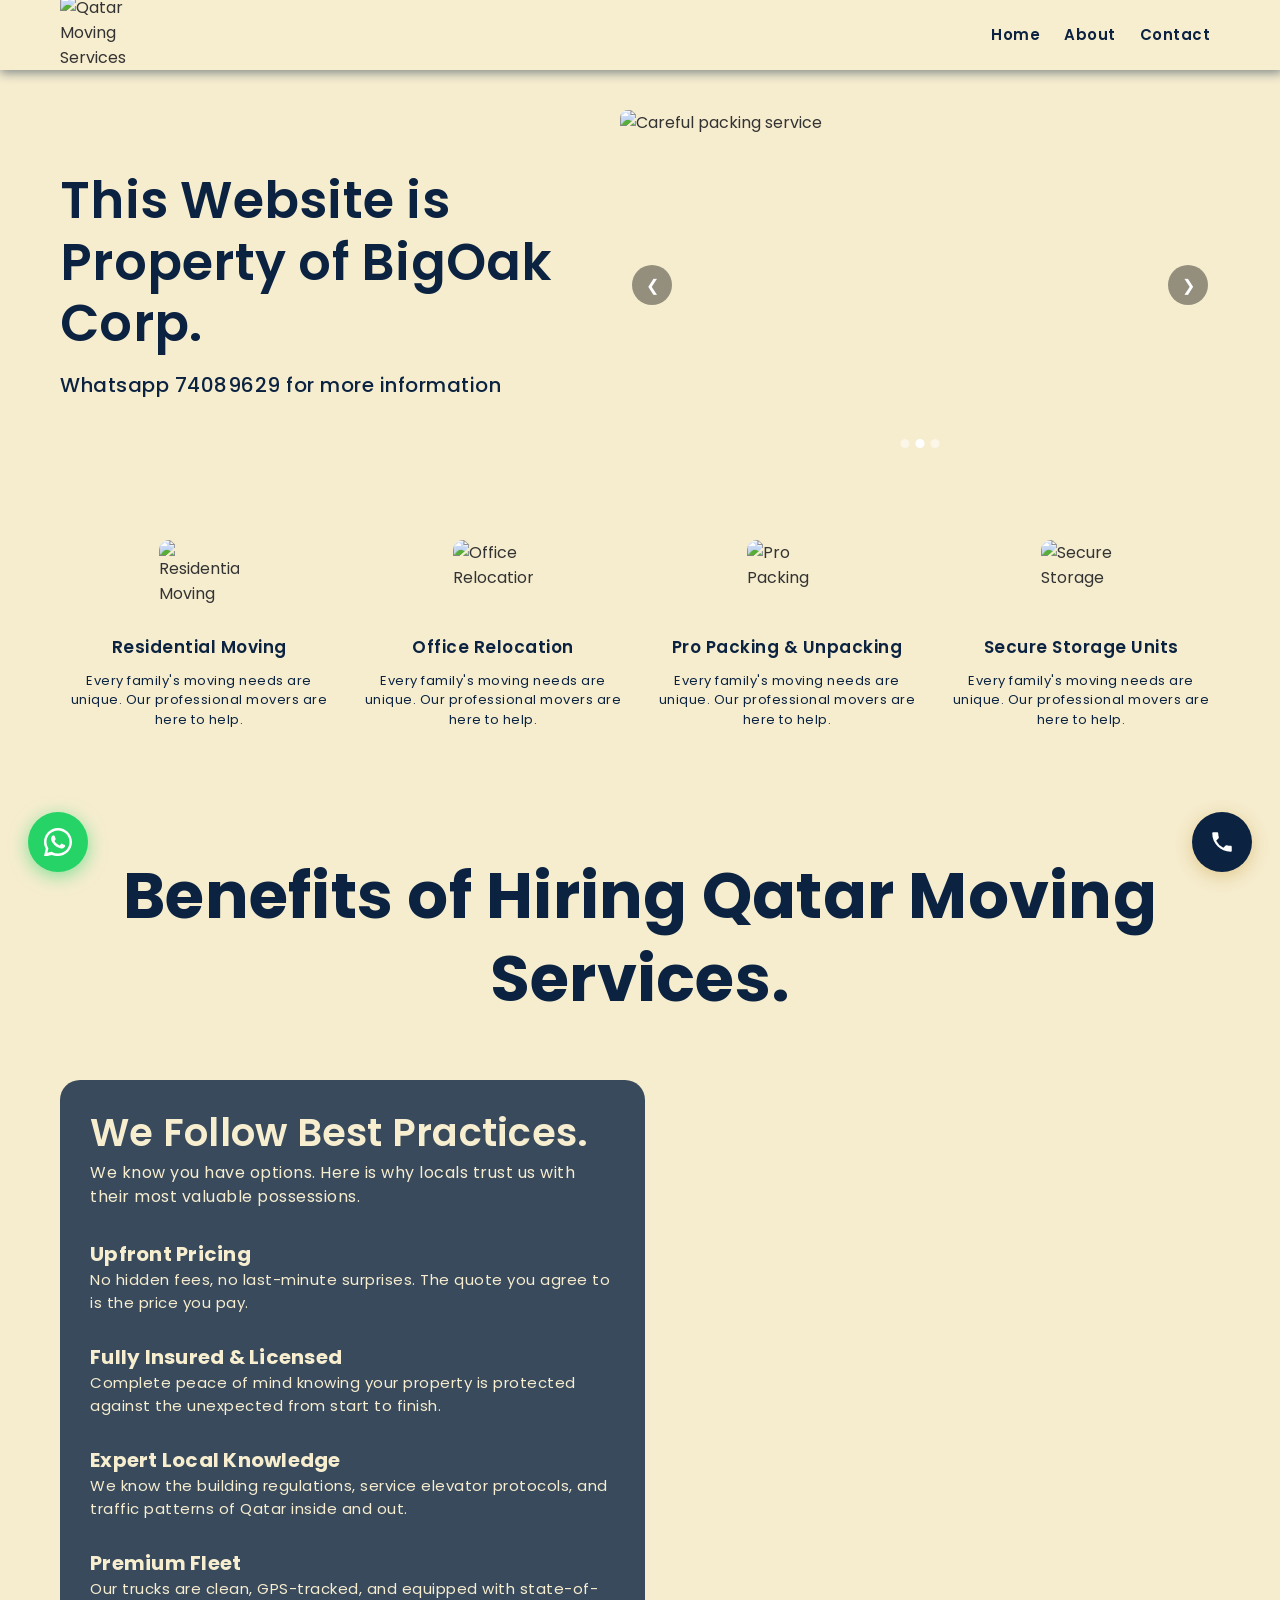
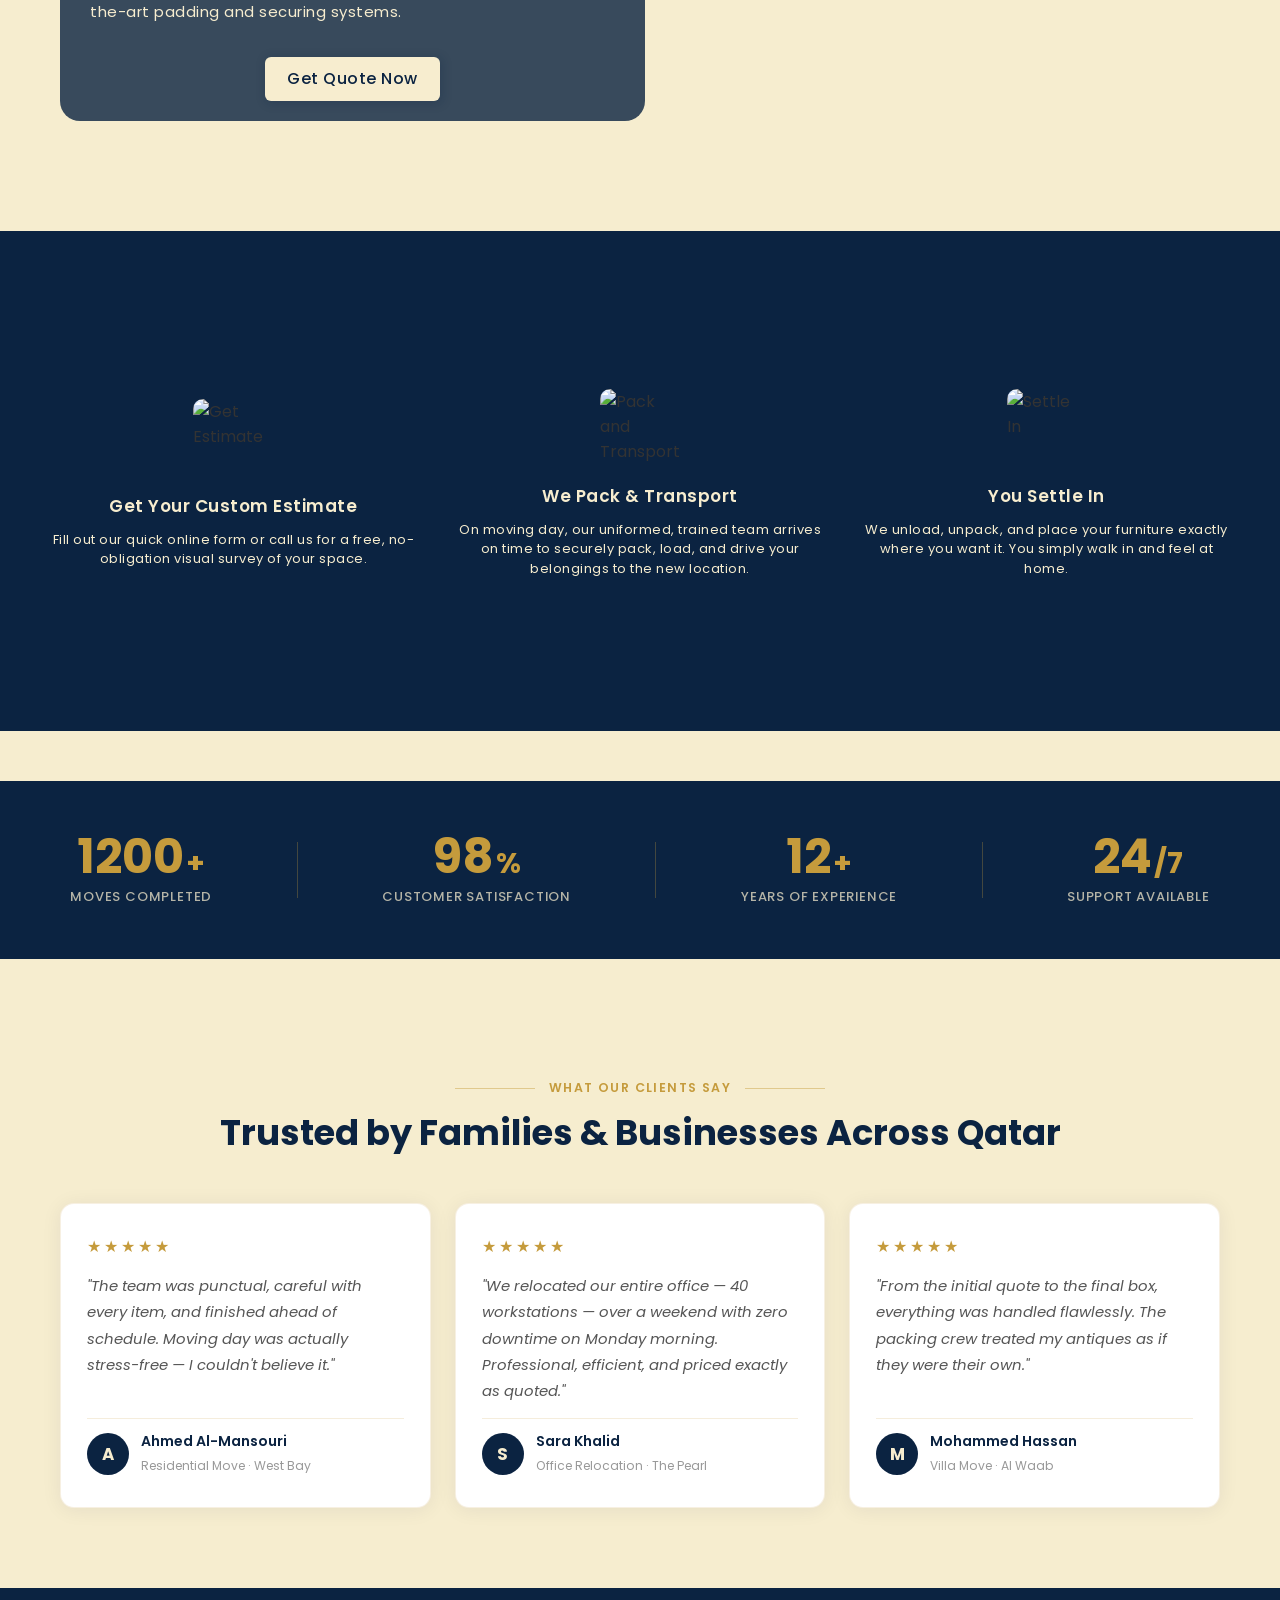
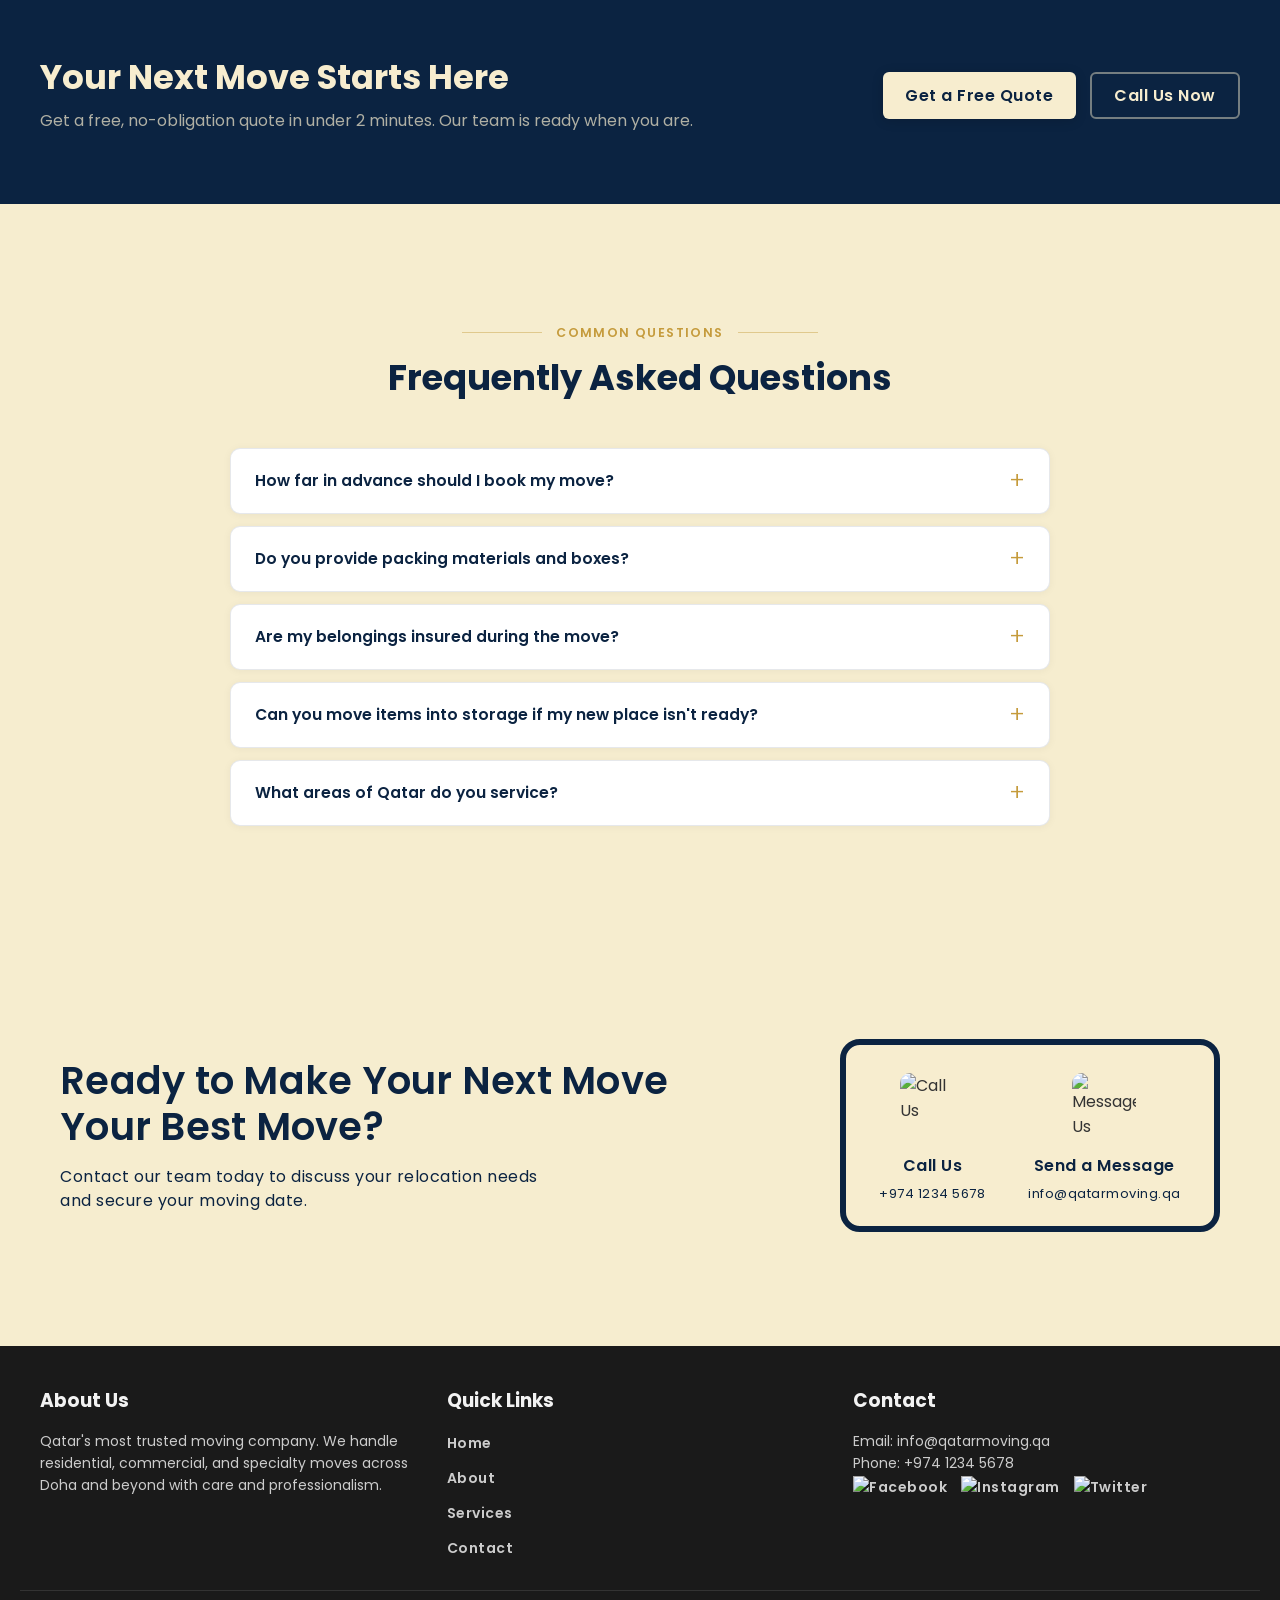
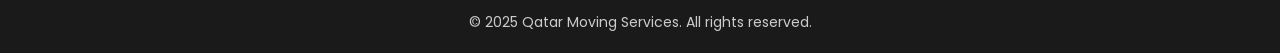
==== commit 314e6ac6: "first commit" ====
--- a/index.html
+++ b/index.html
@@ -172,6 +172,151 @@
         </div>
     </div>
 
+    <!-- STATS COUNTER BAR -->
+    <div class="stats-bar">
+        <div class="stats-inner">
+            <div class="stat-item">
+                <div class="stat-num-wrap"><span class="stat-number" data-target="1200">0</span><span class="stat-suffix">+</span></div>
+                <p>Moves Completed</p>
+            </div>
+            <div class="stat-divider"></div>
+            <div class="stat-item">
+                <div class="stat-num-wrap"><span class="stat-number" data-target="98">0</span><span class="stat-suffix">%</span></div>
+                <p>Customer Satisfaction</p>
+            </div>
+            <div class="stat-divider"></div>
+            <div class="stat-item">
+                <div class="stat-num-wrap"><span class="stat-number" data-target="12">0</span><span class="stat-suffix">+</span></div>
+                <p>Years of Experience</p>
+            </div>
+            <div class="stat-divider"></div>
+            <div class="stat-item">
+                <div class="stat-num-wrap"><span class="stat-number" data-target="24">0</span><span class="stat-suffix">/7</span></div>
+                <p>Support Available</p>
+            </div>
+        </div>
+    </div>
+
+    <!-- TESTIMONIALS -->
+    <div class="container">
+        <div class="testimonials-section">
+            <div class="section-label">
+                <span class="label-line"></span>
+                <span>What Our Clients Say</span>
+                <span class="label-line"></span>
+            </div>
+            <h2 class="section-title">Trusted by Families &amp; Businesses Across Qatar</h2>
+            <div class="testimonials-grid">
+                <div class="testimonial-card">
+                    <div class="testimonial-stars">★★★★★</div>
+                    <p>"The team was punctual, careful with every item, and finished ahead of schedule. Moving day was actually stress-free — I couldn't believe it."</p>
+                    <div class="testimonial-author">
+                        <div class="testimonial-avatar">A</div>
+                        <div>
+                            <strong>Ahmed Al-Mansouri</strong>
+                            <span>Residential Move · West Bay</span>
+                        </div>
+                    </div>
+                </div>
+                <div class="testimonial-card">
+                    <div class="testimonial-stars">★★★★★</div>
+                    <p>"We relocated our entire office — 40 workstations — over a weekend with zero downtime on Monday morning. Professional, efficient, and priced exactly as quoted."</p>
+                    <div class="testimonial-author">
+                        <div class="testimonial-avatar">S</div>
+                        <div>
+                            <strong>Sara Khalid</strong>
+                            <span>Office Relocation · The Pearl</span>
+                        </div>
+                    </div>
+                </div>
+                <div class="testimonial-card">
+                    <div class="testimonial-stars">★★★★★</div>
+                    <p>"From the initial quote to the final box, everything was handled flawlessly. The packing crew treated my antiques as if they were their own."</p>
+                    <div class="testimonial-author">
+                        <div class="testimonial-avatar">M</div>
+                        <div>
+                            <strong>Mohammed Hassan</strong>
+                            <span>Villa Move · Al Waab</span>
+                        </div>
+                    </div>
+                </div>
+            </div>
+        </div>
+    </div>
+
+    <!-- CTA BANNER -->
+    <div class="cta-banner">
+        <div class="cta-banner-inner">
+            <div class="cta-text">
+                <h2>Your Next Move Starts Here</h2>
+                <p>Get a free, no-obligation quote in under 2 minutes. Our team is ready when you are.</p>
+            </div>
+            <div class="cta-actions">
+                <a href="#" class="btn btn-cream">Get a Free Quote</a>
+                <a href="tel:+97412345678" class="btn btn-outline-light">Call Us Now</a>
+            </div>
+        </div>
+    </div>
+
+    <!-- FAQ -->
+    <div class="container">
+        <div class="faq-section">
+            <div class="section-label">
+                <span class="label-line"></span>
+                <span>Common Questions</span>
+                <span class="label-line"></span>
+            </div>
+            <h2 class="section-title">Frequently Asked Questions</h2>
+            <div class="faq-list">
+                <div class="faq-item">
+                    <button class="faq-question" aria-expanded="false">
+                        How far in advance should I book my move?
+                        <span class="faq-icon">+</span>
+                    </button>
+                    <div class="faq-answer">
+                        <p>We recommend booking at least 1–2 weeks in advance to secure your preferred date, especially during peak moving months (June–August). For large office relocations, 3–4 weeks' notice is ideal. That said, we also accommodate last-minute moves — give us a call and we'll do our best.</p>
+                    </div>
+                </div>
+                <div class="faq-item">
+                    <button class="faq-question" aria-expanded="false">
+                        Do you provide packing materials and boxes?
+                        <span class="faq-icon">+</span>
+                    </button>
+                    <div class="faq-answer">
+                        <p>Yes. We supply all packing materials including double-walled boxes, bubble wrap, furniture blankets, mattress covers, and wardrobe boxes. Materials are included in our full-service packing packages, or available to purchase separately if you prefer to pack yourself.</p>
+                    </div>
+                </div>
+                <div class="faq-item">
+                    <button class="faq-question" aria-expanded="false">
+                        Are my belongings insured during the move?
+                        <span class="faq-icon">+</span>
+                    </button>
+                    <div class="faq-answer">
+                        <p>Absolutely. Qatar Moving Services is fully licensed and insured. All moves are covered by our standard transit insurance policy. We also offer extended coverage for high-value items such as artwork, antiques, and electronics — ask your coordinator for details when booking.</p>
+                    </div>
+                </div>
+                <div class="faq-item">
+                    <button class="faq-question" aria-expanded="false">
+                        Can you move items into storage if my new place isn't ready?
+                        <span class="faq-icon">+</span>
+                    </button>
+                    <div class="faq-answer">
+                        <p>Yes — we operate secure, climate-controlled storage units across Doha. Whether you need short-term storage for a few days or long-term solutions for months, we can accommodate your needs. Your belongings are GPS-tracked and stored in our dedicated facility.</p>
+                    </div>
+                </div>
+                <div class="faq-item">
+                    <button class="faq-question" aria-expanded="false">
+                        What areas of Qatar do you service?
+                        <span class="faq-icon">+</span>
+                    </button>
+                    <div class="faq-answer">
+                        <p>We cover all areas of Qatar including Doha, Lusail, The Pearl, West Bay, Al Wakra, Al Khor, and beyond. We also handle international relocations to and from Qatar — contact us for a custom international moving quote.</p>
+                    </div>
+                </div>
+            </div>
+        </div>
+    </div>
+
     <!-- CONTACT SECTION -->
     <div class="container">
         <div class="bottom">
--- a/style.css
+++ b/style.css
@@ -840,6 +840,331 @@
     .fab-phone    { right: 16px; }
 }
 
+/* ============================================================
+   STATS BAR
+   ============================================================ */
+.stats-bar {
+    background-color: var(--navy);
+    padding: 52px 20px;
+    margin-top: 50px;
+}
+
+.stats-inner {
+    max-width: var(--max-w);
+    margin: 0 auto;
+    display: flex;
+    justify-content: space-around;
+    align-items: center;
+    flex-wrap: wrap;
+    gap: 24px;
+}
+
+.stat-item {
+    display: flex;
+    flex-direction: column;
+    align-items: center;
+    gap: 6px;
+    text-align: center;
+}
+
+.stat-num-wrap {
+    display: flex;
+    align-items: baseline;
+    gap: 2px;
+}
+
+.stat-number {
+    font-size: clamp(2.2rem, 4vw, 3rem);
+    font-weight: 700;
+    color: var(--gold);
+    line-height: 1;
+}
+
+.stat-suffix {
+    font-size: clamp(1.3rem, 2.5vw, 1.8rem);
+    font-weight: 700;
+    color: var(--gold);
+    line-height: 1;
+}
+
+.stat-item p {
+    font-size: 0.82rem;
+    color: rgba(247, 237, 207, 0.72);
+    font-weight: 500;
+    letter-spacing: 0.8px;
+    text-transform: uppercase;
+}
+
+.stat-divider {
+    width: 1px;
+    height: 56px;
+    background: rgba(197, 155, 60, 0.3);
+}
+
+/* ============================================================
+   SECTION LABEL + TITLE  (shared helper)
+   ============================================================ */
+.section-label {
+    display: flex;
+    align-items: center;
+    justify-content: center;
+    gap: 14px;
+    font-size: 0.78rem;
+    font-weight: 600;
+    letter-spacing: 1.4px;
+    text-transform: uppercase;
+    color: var(--gold);
+    margin-bottom: 14px;
+}
+
+.label-line {
+    flex: 1;
+    max-width: 80px;
+    height: 1px;
+    background: var(--gold);
+    opacity: 0.45;
+}
+
+.section-title {
+    font-size: clamp(1.6rem, 3vw, 2.2rem);
+    font-weight: 700;
+    color: var(--navy);
+    text-align: center;
+    line-height: 1.25;
+    margin-bottom: 48px;
+}
+
+/* ============================================================
+   TESTIMONIALS
+   ============================================================ */
+.testimonials-section {
+    padding: 80px 0 60px;
+}
+
+.testimonials-grid {
+    display: grid;
+    grid-template-columns: repeat(3, 1fr);
+    gap: 24px;
+}
+
+.testimonial-card {
+    background: #fff;
+    border-radius: 14px;
+    padding: 30px 26px;
+    box-shadow: 0 2px 20px rgba(11, 35, 65, 0.07);
+    border: 1px solid rgba(197, 155, 60, 0.15);
+    display: flex;
+    flex-direction: column;
+    gap: 14px;
+    transition: transform 0.22s ease, box-shadow 0.22s ease;
+}
+
+.testimonial-card:hover {
+    transform: translateY(-5px);
+    box-shadow: 0 10px 36px rgba(11, 35, 65, 0.12);
+}
+
+.testimonial-stars {
+    color: var(--gold);
+    font-size: 1rem;
+    letter-spacing: 3px;
+}
+
+.testimonial-card > p {
+    font-size: 0.93rem;
+    color: #555;
+    line-height: 1.75;
+    flex: 1;
+    font-style: italic;
+}
+
+.testimonial-author {
+    display: flex;
+    align-items: center;
+    gap: 12px;
+    padding-top: 12px;
+    border-top: 1px solid rgba(197, 155, 60, 0.18);
+}
+
+.testimonial-avatar {
+    width: 42px;
+    height: 42px;
+    border-radius: 50%;
+    background: var(--navy);
+    color: var(--cream);
+    font-weight: 700;
+    font-size: 1.05rem;
+    display: flex;
+    align-items: center;
+    justify-content: center;
+    flex-shrink: 0;
+}
+
+.testimonial-author strong {
+    display: block;
+    font-size: 0.88rem;
+    color: var(--navy);
+    font-weight: 600;
+}
+
+.testimonial-author span {
+    font-size: 0.76rem;
+    color: #999;
+    font-weight: 400;
+}
+
+/* ============================================================
+   CTA BANNER
+   ============================================================ */
+.cta-banner {
+    background: var(--navy);
+    padding: 70px 20px;
+    margin-top: 20px;
+}
+
+.cta-banner-inner {
+    max-width: var(--max-w);
+    margin: 0 auto;
+    display: flex;
+    align-items: center;
+    justify-content: space-between;
+    gap: 40px;
+    flex-wrap: wrap;
+}
+
+.cta-text h2 {
+    font-size: clamp(1.5rem, 2.8vw, 2.1rem);
+    font-weight: 700;
+    color: var(--cream);
+    line-height: 1.2;
+    margin-bottom: 10px;
+}
+
+.cta-text p {
+    font-size: 1rem;
+    color: rgba(247, 237, 207, 0.7);
+    line-height: 1.6;
+}
+
+.cta-actions {
+    display: flex;
+    gap: 14px;
+    flex-shrink: 0;
+    flex-wrap: wrap;
+}
+
+.btn-cream {
+    background-color: var(--cream);
+    color: var(--navy);
+    font-weight: 600;
+    box-shadow: 0 2px 12px rgba(0, 0, 0, 0.15);
+}
+
+.btn-cream:hover {
+    background-color: #efe0af;
+    color: var(--navy);
+}
+
+.btn-outline-light {
+    background: transparent;
+    color: var(--cream);
+    border: 2px solid rgba(247, 237, 207, 0.45);
+    font-weight: 600;
+}
+
+.btn-outline-light:hover {
+    background: rgba(247, 237, 207, 0.08);
+    border-color: var(--cream);
+    color: var(--cream);
+}
+
+/* ============================================================
+   FAQ ACCORDION
+   ============================================================ */
+.faq-section {
+    padding: 80px 0;
+}
+
+.faq-list {
+    max-width: 820px;
+    margin: 0 auto;
+    display: flex;
+    flex-direction: column;
+    gap: 12px;
+}
+
+.faq-item {
+    background: #fff;
+    border-radius: 10px;
+    border: 1px solid rgba(11, 35, 65, 0.1);
+    overflow: hidden;
+    box-shadow: 0 1px 8px rgba(11, 35, 65, 0.05);
+    transition: box-shadow 0.2s ease, border-color 0.2s ease;
+}
+
+.faq-item.open {
+    border-color: rgba(197, 155, 60, 0.45);
+    box-shadow: 0 4px 20px rgba(11, 35, 65, 0.1);
+}
+
+.faq-question {
+    width: 100%;
+    background: none;
+    border: none;
+    padding: 20px 24px;
+    display: flex;
+    justify-content: space-between;
+    align-items: center;
+    gap: 16px;
+    font-family: "Poppins", sans-serif;
+    font-size: 0.97rem;
+    font-weight: 600;
+    color: var(--navy);
+    text-align: left;
+    cursor: pointer;
+    transition: background 0.15s ease;
+}
+
+.faq-question:hover {
+    background: rgba(247, 237, 207, 0.45);
+}
+
+.faq-item.open .faq-question {
+    background: rgba(247, 237, 207, 0.55);
+}
+
+.faq-icon {
+    font-size: 1.5rem;
+    font-weight: 300;
+    color: var(--gold);
+    flex-shrink: 0;
+    transition: transform 0.3s ease;
+    line-height: 1;
+}
+
+.faq-item.open .faq-icon {
+    transform: rotate(45deg);
+}
+
+.faq-answer {
+    max-height: 0;
+    overflow: hidden;
+    transition: max-height 0.36s ease, padding 0.2s ease;
+    padding: 0 24px;
+}
+
+.faq-item.open .faq-answer {
+    max-height: 300px;
+    padding: 0 24px 22px;
+}
+
+.faq-answer p {
+    font-size: 0.93rem;
+    color: #555;
+    line-height: 1.78;
+    border-top: 1px solid rgba(197, 155, 60, 0.18);
+    padding-top: 16px;
+}
 
    
 @media (max-width: 1100px) {
@@ -971,6 +1296,32 @@
     .footer-container {
         flex-direction: column;
     }
+
+    /* Stats bar */
+    .stat-divider { display: none; }
+    .stats-inner {
+        display: grid;
+        grid-template-columns: 1fr 1fr;
+        gap: 32px 16px;
+    }
+
+    /* Testimonials */
+    .testimonials-grid {
+        grid-template-columns: 1fr;
+    }
+
+    /* CTA banner */
+    .cta-banner-inner {
+        flex-direction: column;
+        text-align: center;
+    }
+    .cta-actions {
+        justify-content: center;
+        width: 100%;
+    }
+    .cta-actions .btn {
+        flex: 1;
+    }
 }
 
 /* ============================================================
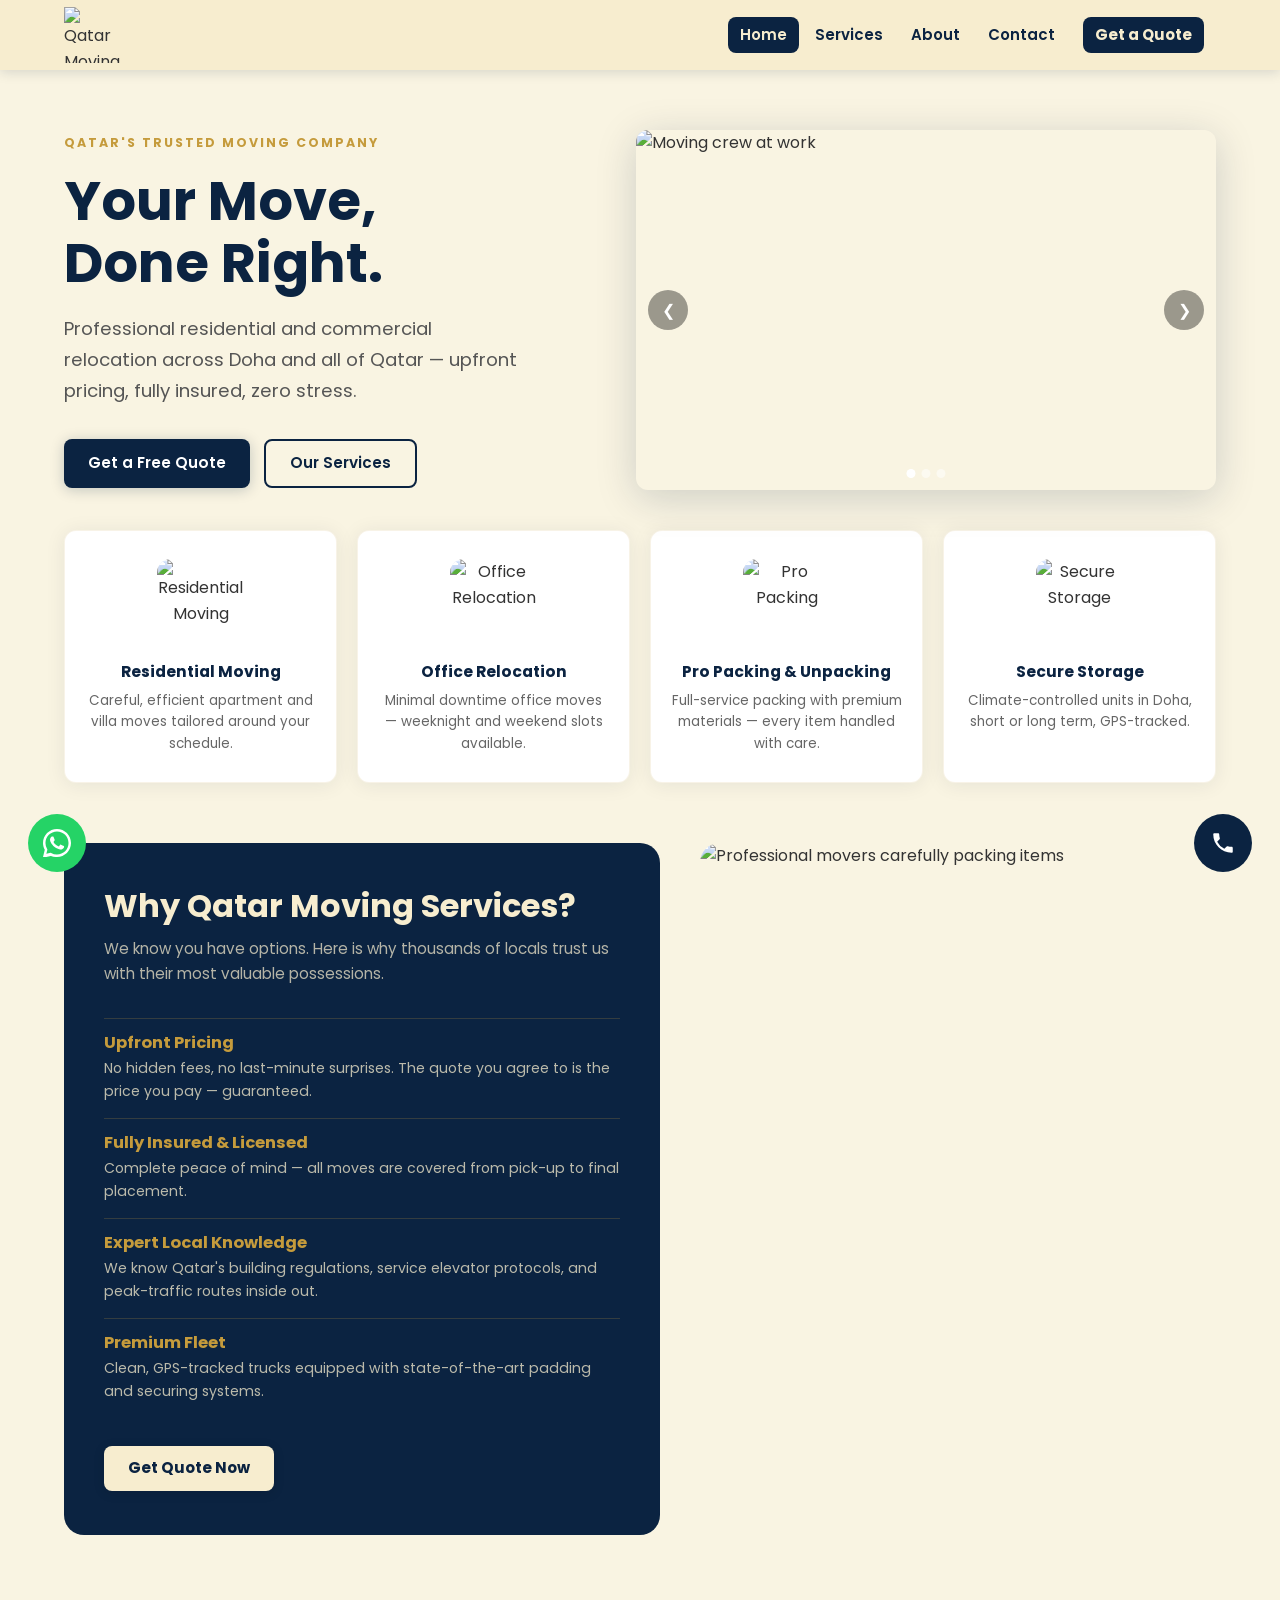
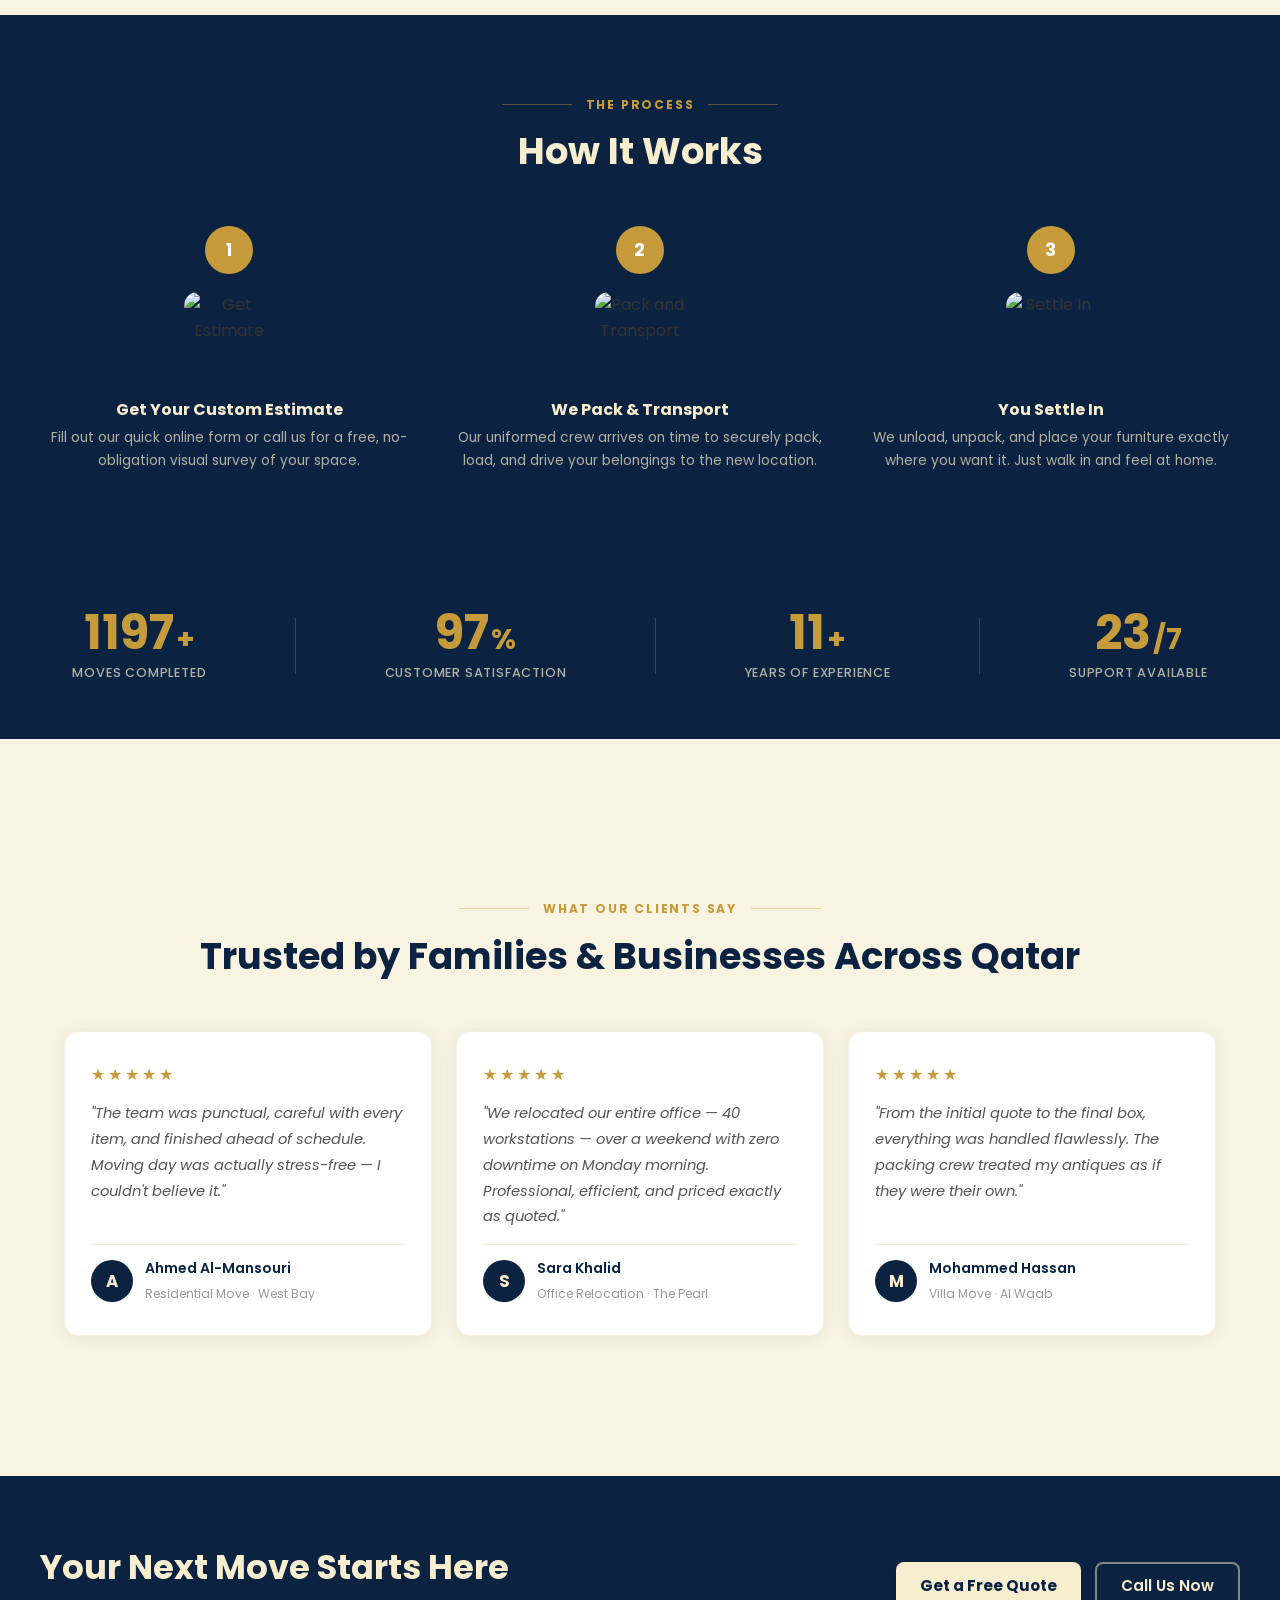
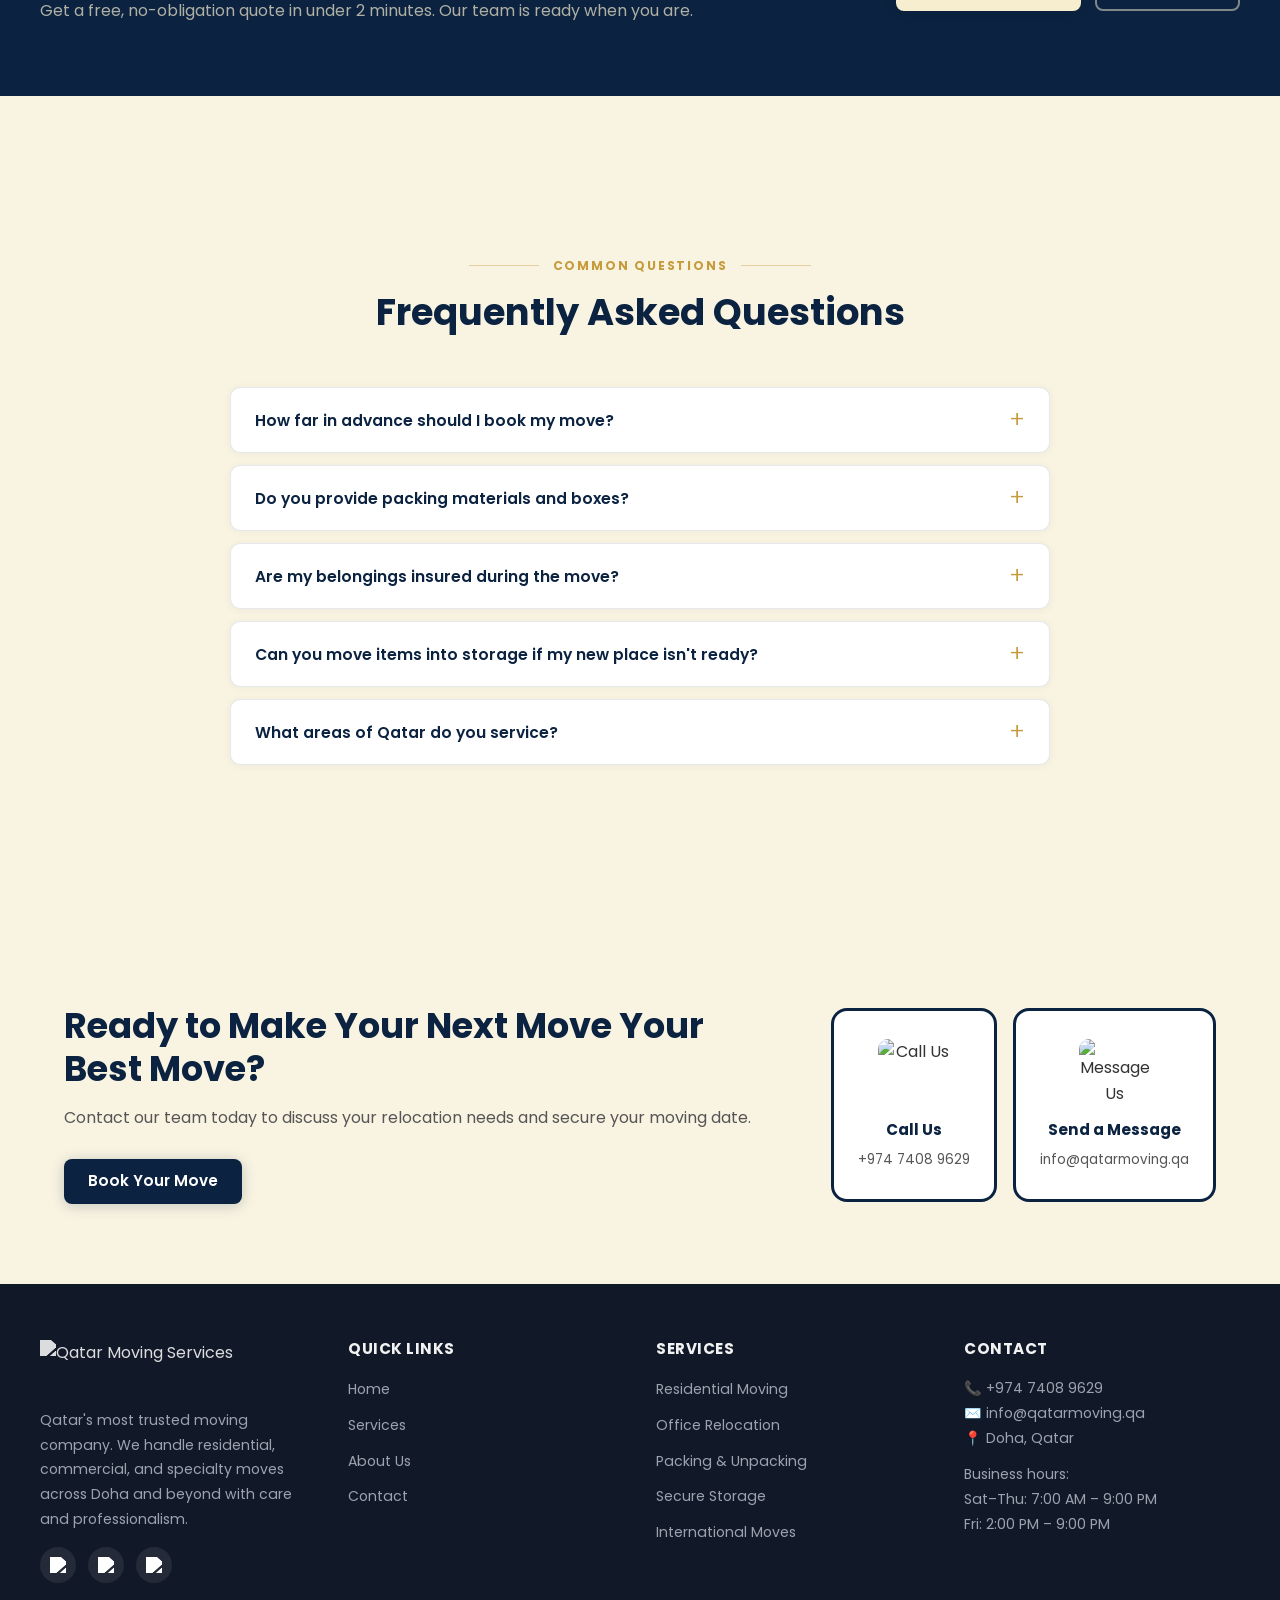
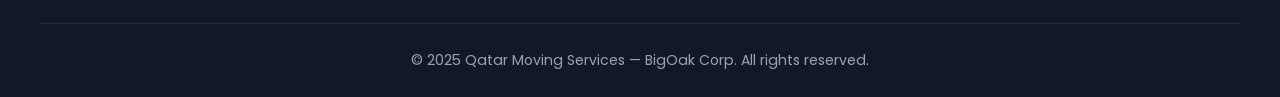
==== commit 893aa145: "first commit" ====
--- a/index.html
+++ b/index.html
@@ -3,402 +3,424 @@
 <head>
     <meta charset="UTF-8">
     <meta name="viewport" content="width=device-width, initial-scale=1.0">
-    <title>Qatar Moving Services</title>
+    <title>Qatar Moving Services — Trusted Movers in Doha</title>
     <link rel="stylesheet" href="style.css">
     <link rel="preconnect" href="https://fonts.googleapis.com">
     <link rel="preconnect" href="https://fonts.gstatic.com" crossorigin>
-    <!-- Only load the weights actually used -->
-    <link href="https://fonts.googleapis.com/css2?family=Poppins:wght@400;500;600;700&display=swap" rel="stylesheet">
+    <link href="https://fonts.googleapis.com/css2?family=Poppins:wght@400;500;600;700;800&display=swap" rel="stylesheet">
     <script src="script.js" defer></script>
 </head>
 <body>
 
-    <nav>
-        <div class="navcontainer">
-            <!-- FIX: removed dangling " after width="80" -->
-            <div class="navlogo">
-                <img src="https://imgur.com/w1dExRB.png" alt="Qatar Moving Services logo" width="80px" height="80px">
-            </div>
-            <button class="nav-toggle" aria-label="Toggle navigation" aria-expanded="false">
-                <span></span>
-                <span></span>
-                <span></span>
-            </button>
-            <!-- FIX: added class="nav-links" so the JS toggle works -->
-            <ul class="nav-links">
-                <li><a href="#">Home</a></li>
-                <li><a href="#">About</a></li>
-                <li><a href="#">Contact</a></li>
+<!-- ============================================================
+     NAVBAR
+     ============================================================ -->
+<nav>
+    <div class="navcontainer">
+        <div class="navlogo">
+            <a href="index.html">
+                <img src="https://imgur.com/w1dExRB.png" alt="Qatar Moving Services logo" width="80" height="80">
+            </a>
+        </div>
+        <button class="nav-toggle" aria-label="Toggle navigation" aria-expanded="false">
+            <span></span><span></span><span></span>
+        </button>
+        <ul class="nav-links">
+            <li><a href="index.html">Home</a></li>
+            <li><a href="services.html">Services</a></li>
+            <li><a href="about.html">About</a></li>
+            <li><a href="contact.html">Contact</a></li>
+            <li><a href="contact.html" class="nav-cta">Get a Quote</a></li>
+        </ul>
+    </div>
+</nav>
+
+<!-- ============================================================
+     HERO
+     ============================================================ -->
+<section class="hero-section">
+    <div class="hero-text">
+        <p class="eyebrow">Qatar's Trusted Moving Company</p>
+        <h1>Your Move,<br>Done Right.</h1>
+        <p>Professional residential and commercial relocation across Doha and all of Qatar — upfront pricing, fully insured, zero stress.</p>
+        <div class="hero-cta">
+            <a href="contact.html" class="btn btn-primary">Get a Free Quote</a>
+            <a href="services.html" class="btn btn-outline-navy">Our Services</a>
+        </div>
+    </div>
+
+    <div class="carousel" id="myCarousel" aria-label="Moving service images">
+        <div class="carousel-track">
+            <div class="carousel-slide"><img src="https://imgur.com/mFIMLBr.png" alt="Moving crew at work"></div>
+            <div class="carousel-slide"><img src="https://imgur.com/MLSGOwn.png" alt="Careful packing service"></div>
+            <div class="carousel-slide"><img src="https://imgur.com/yxZPUae.png" alt="Professional movers"></div>
+        </div>
+        <button class="carousel-btn prev" aria-label="Previous slide">&#10094;</button>
+        <button class="carousel-btn next" aria-label="Next slide">&#10095;</button>
+        <div class="carousel-dots"></div>
+    </div>
+</section>
+
+<!-- ============================================================
+     SERVICE CARDS ROW
+     ============================================================ -->
+<div class="services-row reveal">
+    <div class="service-card">
+        <div class="icon-wrap">
+            <img src="https://imgur.com/DtXiU58.png" alt="Residential Moving">
+        </div>
+        <h3>Residential Moving</h3>
+        <p>Careful, efficient apartment and villa moves tailored around your schedule.</p>
+    </div>
+    <div class="service-card">
+        <div class="icon-wrap">
+            <img src="https://imgur.com/vee42Pb.png" alt="Office Relocation">
+        </div>
+        <h3>Office Relocation</h3>
+        <p>Minimal downtime office moves — weeknight and weekend slots available.</p>
+    </div>
+    <div class="service-card">
+        <div class="icon-wrap">
+            <img src="https://imgur.com/dJm6eGU.png" alt="Pro Packing">
+        </div>
+        <h3>Pro Packing &amp; Unpacking</h3>
+        <p>Full-service packing with premium materials — every item handled with care.</p>
+    </div>
+    <div class="service-card">
+        <div class="icon-wrap">
+            <img src="https://imgur.com/RDV02Lu.png" alt="Secure Storage">
+        </div>
+        <h3>Secure Storage</h3>
+        <p>Climate-controlled units in Doha, short or long term, GPS-tracked.</p>
+    </div>
+</div>
+
+<!-- ============================================================
+     BENEFITS SECTION
+     ============================================================ -->
+<div class="benefits-section">
+    <div class="benefits-inner reveal">
+        <div class="benefits-card">
+            <h2>Why Qatar Moving Services?</h2>
+            <p>We know you have options. Here is why thousands of locals trust us with their most valuable possessions.</p>
+            <div class="benefit-item">
+                <h3>Upfront Pricing</h3>
+                <p>No hidden fees, no last-minute surprises. The quote you agree to is the price you pay — guaranteed.</p>
+            </div>
+            <div class="benefit-item">
+                <h3>Fully Insured &amp; Licensed</h3>
+                <p>Complete peace of mind — all moves are covered from pick-up to final placement.</p>
+            </div>
+            <div class="benefit-item">
+                <h3>Expert Local Knowledge</h3>
+                <p>We know Qatar's building regulations, service elevator protocols, and peak-traffic routes inside out.</p>
+            </div>
+            <div class="benefit-item">
+                <h3>Premium Fleet</h3>
+                <p>Clean, GPS-tracked trucks equipped with state-of-the-art padding and securing systems.</p>
+            </div>
+            <div class="benefits-cta">
+                <a href="contact.html" class="btn btn-cream">Get Quote Now</a>
+            </div>
+        </div>
+        <div class="benefits-image">
+            <img src="https://imgur.com/MLSGOwn.png" alt="Professional movers carefully packing items">
+        </div>
+    </div>
+</div>
+
+<!-- ============================================================
+     HOW IT WORKS
+     ============================================================ -->
+<div class="how-it-works">
+    <div class="section-label">
+        <span class="label-line"></span>
+        <span>The Process</span>
+        <span class="label-line"></span>
+    </div>
+    <h2 class="section-title">How It Works</h2>
+    <div class="how-inner">
+        <div class="how-card reveal">
+            <div class="step-num">1</div>
+            <div class="icon-wrap">
+                <img src="https://imgur.com/Wm34qhU.png" alt="Get Estimate">
+            </div>
+            <h3>Get Your Custom Estimate</h3>
+            <p>Fill out our quick online form or call us for a free, no-obligation visual survey of your space.</p>
+        </div>
+        <div class="how-card reveal">
+            <div class="step-num">2</div>
+            <div class="icon-wrap">
+                <img src="https://imgur.com/J6BpuNx.png" alt="Pack and Transport">
+            </div>
+            <h3>We Pack &amp; Transport</h3>
+            <p>Our uniformed crew arrives on time to securely pack, load, and drive your belongings to the new location.</p>
+        </div>
+        <div class="how-card reveal">
+            <div class="step-num">3</div>
+            <div class="icon-wrap">
+                <img src="https://imgur.com/cYgOdnu.png" alt="Settle In">
+            </div>
+            <h3>You Settle In</h3>
+            <p>We unload, unpack, and place your furniture exactly where you want it. Just walk in and feel at home.</p>
+        </div>
+    </div>
+</div>
+
+<!-- ============================================================
+     STATS BAR
+     ============================================================ -->
+<div class="stats-bar">
+    <div class="stats-inner">
+        <div class="stat-item">
+            <div class="stat-num-wrap">
+                <span class="stat-number" data-target="1200">0</span>
+                <span class="stat-suffix">+</span>
+            </div>
+            <p>Moves Completed</p>
+        </div>
+        <div class="stat-divider"></div>
+        <div class="stat-item">
+            <div class="stat-num-wrap">
+                <span class="stat-number" data-target="98">0</span>
+                <span class="stat-suffix">%</span>
+            </div>
+            <p>Customer Satisfaction</p>
+        </div>
+        <div class="stat-divider"></div>
+        <div class="stat-item">
+            <div class="stat-num-wrap">
+                <span class="stat-number" data-target="12">0</span>
+                <span class="stat-suffix">+</span>
+            </div>
+            <p>Years of Experience</p>
+        </div>
+        <div class="stat-divider"></div>
+        <div class="stat-item">
+            <div class="stat-num-wrap">
+                <span class="stat-number" data-target="24">0</span>
+                <span class="stat-suffix">/7</span>
+            </div>
+            <p>Support Available</p>
+        </div>
+    </div>
+</div>
+
+<!-- ============================================================
+     TESTIMONIALS
+     ============================================================ -->
+<div class="section">
+    <div class="testimonials-section">
+        <div class="section-label">
+            <span class="label-line"></span>
+            <span>What Our Clients Say</span>
+            <span class="label-line"></span>
+        </div>
+        <h2 class="section-title">Trusted by Families &amp; Businesses Across Qatar</h2>
+        <div class="testimonials-grid">
+            <div class="testimonial-card reveal">
+                <div class="testimonial-stars">★★★★★</div>
+                <p>"The team was punctual, careful with every item, and finished ahead of schedule. Moving day was actually stress-free — I couldn't believe it."</p>
+                <div class="testimonial-author">
+                    <div class="testimonial-avatar">A</div>
+                    <div>
+                        <strong>Ahmed Al-Mansouri</strong>
+                        <span>Residential Move · West Bay</span>
+                    </div>
+                </div>
+            </div>
+            <div class="testimonial-card reveal">
+                <div class="testimonial-stars">★★★★★</div>
+                <p>"We relocated our entire office — 40 workstations — over a weekend with zero downtime on Monday morning. Professional, efficient, and priced exactly as quoted."</p>
+                <div class="testimonial-author">
+                    <div class="testimonial-avatar">S</div>
+                    <div>
+                        <strong>Sara Khalid</strong>
+                        <span>Office Relocation · The Pearl</span>
+                    </div>
+                </div>
+            </div>
+            <div class="testimonial-card reveal">
+                <div class="testimonial-stars">★★★★★</div>
+                <p>"From the initial quote to the final box, everything was handled flawlessly. The packing crew treated my antiques as if they were their own."</p>
+                <div class="testimonial-author">
+                    <div class="testimonial-avatar">M</div>
+                    <div>
+                        <strong>Mohammed Hassan</strong>
+                        <span>Villa Move · Al Waab</span>
+                    </div>
+                </div>
+            </div>
+        </div>
+    </div>
+</div>
+
+<!-- ============================================================
+     CTA BANNER
+     ============================================================ -->
+<div class="cta-banner">
+    <div class="cta-banner-inner">
+        <div class="cta-text">
+            <h2>Your Next Move Starts Here</h2>
+            <p>Get a free, no-obligation quote in under 2 minutes. Our team is ready when you are.</p>
+        </div>
+        <div class="cta-actions">
+            <a href="contact.html" class="btn btn-cream">Get a Free Quote</a>
+            <a href="tel:+97474089629" class="btn btn-outline-light">Call Us Now</a>
+        </div>
+    </div>
+</div>
+
+<!-- ============================================================
+     FAQ
+     ============================================================ -->
+<div class="section">
+    <div class="faq-section">
+        <div class="section-label">
+            <span class="label-line"></span>
+            <span>Common Questions</span>
+            <span class="label-line"></span>
+        </div>
+        <h2 class="section-title">Frequently Asked Questions</h2>
+        <div class="faq-list">
+            <div class="faq-item">
+                <button class="faq-question" aria-expanded="false">
+                    How far in advance should I book my move?
+                    <span class="faq-icon">+</span>
+                </button>
+                <div class="faq-answer">
+                    <p>We recommend booking at least 1–2 weeks in advance to secure your preferred date, especially during peak months (June–August). For large office relocations, 3–4 weeks' notice is ideal. That said, we also accommodate last-minute moves — give us a call and we'll do our best.</p>
+                </div>
+            </div>
+            <div class="faq-item">
+                <button class="faq-question" aria-expanded="false">
+                    Do you provide packing materials and boxes?
+                    <span class="faq-icon">+</span>
+                </button>
+                <div class="faq-answer">
+                    <p>Yes. We supply all packing materials including double-walled boxes, bubble wrap, furniture blankets, mattress covers, and wardrobe boxes. Materials are included in our full-service packages, or available to purchase separately if you prefer to pack yourself.</p>
+                </div>
+            </div>
+            <div class="faq-item">
+                <button class="faq-question" aria-expanded="false">
+                    Are my belongings insured during the move?
+                    <span class="faq-icon">+</span>
+                </button>
+                <div class="faq-answer">
+                    <p>Absolutely. Qatar Moving Services is fully licensed and insured. All moves are covered by our standard transit insurance policy. We also offer extended coverage for high-value items such as artwork, antiques, and electronics — ask your coordinator for details.</p>
+                </div>
+            </div>
+            <div class="faq-item">
+                <button class="faq-question" aria-expanded="false">
+                    Can you move items into storage if my new place isn't ready?
+                    <span class="faq-icon">+</span>
+                </button>
+                <div class="faq-answer">
+                    <p>Yes — we operate secure, climate-controlled storage units across Doha. Whether you need short-term storage for a few days or long-term solutions for months, we can accommodate your needs. Your belongings are GPS-tracked and stored in our dedicated facility.</p>
+                </div>
+            </div>
+            <div class="faq-item">
+                <button class="faq-question" aria-expanded="false">
+                    What areas of Qatar do you service?
+                    <span class="faq-icon">+</span>
+                </button>
+                <div class="faq-answer">
+                    <p>We cover all areas of Qatar including Doha, Lusail, The Pearl, West Bay, Al Wakra, Al Khor, and beyond. We also handle international relocations to and from Qatar — contact us for a custom international moving quote.</p>
+                </div>
+            </div>
+        </div>
+    </div>
+</div>
+
+<!-- ============================================================
+     CONTACT STRIP
+     ============================================================ -->
+<div class="contact-split">
+    <div class="contact-split-text reveal">
+        <h2>Ready to Make Your Next Move Your Best Move?</h2>
+        <p>Contact our team today to discuss your relocation needs and secure your moving date.</p>
+        <a href="contact.html" class="btn btn-primary">Book Your Move</a>
+    </div>
+    <div class="contact-cards">
+        <div class="contact-card">
+            <div class="icon-wrap">
+                <img src="https://imgur.com/IXV6brR.png" alt="Call Us">
+            </div>
+            <h3>Call Us</h3>
+            <p>+974 7408 9629</p>
+        </div>
+        <div class="contact-card">
+            <div class="icon-wrap">
+                <img src="https://imgur.com/knRwF8D.png" alt="Message Us">
+            </div>
+            <h3>Send a Message</h3>
+            <p>info@qatarmoving.qa</p>
+        </div>
+    </div>
+</div>
+
+<!-- ============================================================
+     FABs
+     ============================================================ -->
+<a href="https://wa.me/97474089629" class="fab fab-whatsapp" target="_blank" rel="noopener" aria-label="Chat on WhatsApp">
+    <svg xmlns="http://www.w3.org/2000/svg" viewBox="0 0 24 24" fill="currentColor" width="28" height="28">
+        <path d="M17.472 14.382c-.297-.149-1.758-.867-2.03-.967-.273-.099-.471-.148-.67.15-.197.297-.767.966-.94 1.164-.173.199-.347.223-.644.075-.297-.15-1.255-.463-2.39-1.475-.883-.788-1.48-1.761-1.653-2.059-.173-.297-.018-.458.13-.606.134-.133.298-.347.446-.52.149-.174.198-.298.298-.497.099-.198.05-.371-.025-.52-.075-.149-.669-1.612-.916-2.207-.242-.579-.487-.5-.669-.51-.173-.008-.371-.01-.57-.01-.198 0-.52.074-.792.372-.272.297-1.04 1.016-1.04 2.479 0 1.462 1.065 2.875 1.213 3.074.149.198 2.096 3.2 5.077 4.487.709.306 1.262.489 1.694.625.712.227 1.36.195 1.871.118.571-.085 1.758-.719 2.006-1.413.248-.694.248-1.289.173-1.413-.074-.124-.272-.198-.57-.347z"/>
+        <path d="M12 0C5.373 0 0 5.373 0 12c0 2.117.553 4.103 1.518 5.829L.057 23.886a.5.5 0 0 0 .611.611l6.101-1.457A11.945 11.945 0 0 0 12 24c6.627 0 12-5.373 12-12S18.627 0 12 0zm0 21.882a9.844 9.844 0 0 1-5.031-1.378l-.36-.214-3.733.892.908-3.65-.234-.374A9.847 9.847 0 0 1 2.118 12C2.118 6.533 6.533 2.118 12 2.118S21.882 6.533 21.882 12 17.467 21.882 12 21.882z"/>
+    </svg>
+</a>
+<a href="tel:+97474089629" class="fab fab-phone" aria-label="Call Us">
+    <svg xmlns="http://www.w3.org/2000/svg" viewBox="0 0 24 24" fill="currentColor" width="26" height="26">
+        <path d="M6.62 10.79a15.053 15.053 0 0 0 6.59 6.59l2.2-2.2c.27-.27.67-.36 1.02-.24 1.12.37 2.33.57 3.57.57.55 0 1 .45 1 1V20c0 .55-.45 1-1 1C10.61 21 3 13.39 3 4c0-.55.45-1 1-1h3.5c.55 0 1 .45 1 1 0 1.25.2 2.45.57 3.57.11.35.03.74-.24 1.02l-2.21 2.2z"/>
+    </svg>
+</a>
+
+<!-- ============================================================
+     FOOTER
+     ============================================================ -->
+<footer class="footer">
+    <div class="footer-container">
+        <div class="footer-about">
+            <div class="footer-logo">
+                <img src="https://imgur.com/w1dExRB.png" alt="Qatar Moving Services">
+            </div>
+            <p>Qatar's most trusted moving company. We handle residential, commercial, and specialty moves across Doha and beyond with care and professionalism.</p>
+            <div class="social-icons">
+                <a href="#" aria-label="Facebook"><img src="https://img.icons8.com/ios-filled/20/facebook-new.png" alt="Facebook"></a>
+                <a href="#" aria-label="Instagram"><img src="https://img.icons8.com/ios-filled/20/instagram-new.png" alt="Instagram"></a>
+                <a href="#" aria-label="Twitter"><img src="https://img.icons8.com/ios-filled/20/twitter.png" alt="Twitter"></a>
+            </div>
+        </div>
+        <div class="footer-links">
+            <h3>Quick Links</h3>
+            <ul>
+                <li><a href="index.html">Home</a></li>
+                <li><a href="services.html">Services</a></li>
+                <li><a href="about.html">About Us</a></li>
+                <li><a href="contact.html">Contact</a></li>
             </ul>
         </div>
-    </nav>
-
-    <!-- HERO + CAROUSEL -->
-    <div class="container">
-        <div class="cauroselcontainer">
-            <div class="hero-text">
-                <h1>This Website is Property of BigOak Corp. </h1>
-                <h3>Whatsapp 74089629 for more information </h3>
-            </div>
-
-            <div class="carousel" id="myCarousel">
-                <div class="carousel-track">
-                    <div class="carousel-slide"><img src="https://imgur.com/mFIMLBr.png" alt="Moving crew at work"></div>
-                    <div class="carousel-slide"><img src="https://imgur.com/MLSGOwn.png" alt="Careful packing service"></div>
-                    <div class="carousel-slide"><img src="https://imgur.com/yxZPUae.png" alt="Professional movers"></div>
-                </div>
-                <button class="carousel-btn prev" aria-label="Previous slide">&#10094;</button>
-                <button class="carousel-btn next" aria-label="Next slide">&#10095;</button>
-                <div class="carousel-dots"></div>
-            </div>
-        </div>
-
-        <!-- SERVICES ROW -->
-        <div class="serviceContainer">
-            <div class="serviceCard">
-                <div class="serviceLogo">
-                    <img src="https://imgur.com/DtXiU58.png" alt="Residential Moving" width="100%" height="100%" style="border-radius:10px;">
-                </div>
-                <div class="cardText">
-                    <h3>Residential Moving</h3>
-                    <p>Every family's moving needs are unique. Our professional movers are here to help.</p>
-                </div>
-            </div>
-
-            <div class="serviceCard">
-                <div class="serviceLogo">
-                    <img src="https://imgur.com/vee42Pb.png" alt="Office Relocation" width="100%" height="100%" style="border-radius:10px;">
-                </div>
-                <div class="cardText">
-                    <h3>Office Relocation</h3>
-                    <p>Every family's moving needs are unique. Our professional movers are here to help.</p>
-                </div>
-            </div>
-
-            <div class="serviceCard">
-                <div class="serviceLogo">
-                    <img src="https://imgur.com/dJm6eGU.png" alt="Pro Packing" width="100%" height="100%" style="border-radius:10px;">
-                </div>
-                <div class="cardText">
-                    <h3>Pro Packing &amp; Unpacking</h3>
-                    <p>Every family's moving needs are unique. Our professional movers are here to help.</p>
-                </div>
-            </div>
-
-            <div class="serviceCard">
-                <div class="serviceLogo">
-                    <img src="https://imgur.com/RDV02Lu.png" alt="Secure Storage" width="100%" height="100%" style="border-radius:10px;">
-                </div>
-                <div class="cardText">
-                    <h3>Secure Storage Units</h3>
-                    <p>Every family's moving needs are unique. Our professional movers are here to help.</p>
-                </div>
-            </div>
-        </div>
-    </div>
-
-    <!-- BENEFITS SECTION -->
-    <div class="container">
-        <div class="top">
-            <h1>Benefits of Hiring Qatar Moving Services.</h1>
-        </div>
-
-        <div class="middle">
-            <div class="box-4">
-                <div class="box-4a">
-                    <h1>We Follow Best Practices.</h1>
-                    <p>We know you have options. Here is why locals trust us with their most valuable possessions.</p>
-                </div>
-
-                <div class="box-4b">
-                    <div class="box-4bi">
-                        <h2>Upfront Pricing</h2>
-                        <p>No hidden fees, no last-minute surprises. The quote you agree to is the price you pay.</p>
-                    </div>
-                    <div class="box-4bi">
-                        <h2>Fully Insured &amp; Licensed</h2>
-                        <p>Complete peace of mind knowing your property is protected against the unexpected from start to finish.</p>
-                    </div>
-                    <div class="box-4bi">
-                        <h2>Expert Local Knowledge</h2>
-                        <p>We know the building regulations, service elevator protocols, and traffic patterns of Qatar inside and out.</p>
-                    </div>
-                    <div class="box-4bi">
-                        <h2>Premium Fleet</h2>
-                        <p>Our trucks are clean, GPS-tracked, and equipped with state-of-the-art padding and securing systems.</p>
-                    </div>
-                    <div class="box-4c">
-                        <a class="btn btn-primary1" href="#">Get Quote Now</a>
-                    </div>
-                </div>
-            </div>
-
-            <div class="box-5"></div>
-        </div>
-    </div>
-
-    <!-- HOW IT WORKS -->
-    <div class="middleContainer">
-        <div class="serviceContainer2">
-            <div class="serviceCard2">
-                <div class="serviceLogo2">
-                    <img src="https://imgur.com/Wm34qhU.png" alt="Get Estimate" width="100%" height="100%" style="border-radius:10px;">
-                </div>
-                <div class="cardText2">
-                    <h3>Get Your Custom Estimate</h3>
-                    <p>Fill out our quick online form or call us for a free, no-obligation visual survey of your space.</p>
-                </div>
-            </div>
-
-            <div class="serviceCard2">
-                <div class="serviceLogo2">
-                    <img src="https://imgur.com/J6BpuNx.png" alt="Pack and Transport" width="100%" height="100%" style="border-radius:10px;">
-                </div>
-                <div class="cardText2">
-                    <h3>We Pack &amp; Transport</h3>
-                    <p>On moving day, our uniformed, trained team arrives on time to securely pack, load, and drive your belongings to the new location.</p>
-                </div>
-            </div>
-
-            <div class="serviceCard2">
-                <div class="serviceLogo2">
-                    <img src="https://imgur.com/cYgOdnu.png" alt="Settle In" width="100%" height="100%" style="border-radius:10px;">
-                </div>
-                <div class="cardText2">
-                    <h3>You Settle In</h3>
-                    <p>We unload, unpack, and place your furniture exactly where you want it. You simply walk in and feel at home.</p>
-                </div>
-            </div>
-        </div>
-    </div>
-
-    <!-- STATS COUNTER BAR -->
-    <div class="stats-bar">
-        <div class="stats-inner">
-            <div class="stat-item">
-                <div class="stat-num-wrap"><span class="stat-number" data-target="1200">0</span><span class="stat-suffix">+</span></div>
-                <p>Moves Completed</p>
-            </div>
-            <div class="stat-divider"></div>
-            <div class="stat-item">
-                <div class="stat-num-wrap"><span class="stat-number" data-target="98">0</span><span class="stat-suffix">%</span></div>
-                <p>Customer Satisfaction</p>
-            </div>
-            <div class="stat-divider"></div>
-            <div class="stat-item">
-                <div class="stat-num-wrap"><span class="stat-number" data-target="12">0</span><span class="stat-suffix">+</span></div>
-                <p>Years of Experience</p>
-            </div>
-            <div class="stat-divider"></div>
-            <div class="stat-item">
-                <div class="stat-num-wrap"><span class="stat-number" data-target="24">0</span><span class="stat-suffix">/7</span></div>
-                <p>Support Available</p>
-            </div>
-        </div>
-    </div>
-
-    <!-- TESTIMONIALS -->
-    <div class="container">
-        <div class="testimonials-section">
-            <div class="section-label">
-                <span class="label-line"></span>
-                <span>What Our Clients Say</span>
-                <span class="label-line"></span>
-            </div>
-            <h2 class="section-title">Trusted by Families &amp; Businesses Across Qatar</h2>
-            <div class="testimonials-grid">
-                <div class="testimonial-card">
-                    <div class="testimonial-stars">★★★★★</div>
-                    <p>"The team was punctual, careful with every item, and finished ahead of schedule. Moving day was actually stress-free — I couldn't believe it."</p>
-                    <div class="testimonial-author">
-                        <div class="testimonial-avatar">A</div>
-                        <div>
-                            <strong>Ahmed Al-Mansouri</strong>
-                            <span>Residential Move · West Bay</span>
-                        </div>
-                    </div>
-                </div>
-                <div class="testimonial-card">
-                    <div class="testimonial-stars">★★★★★</div>
-                    <p>"We relocated our entire office — 40 workstations — over a weekend with zero downtime on Monday morning. Professional, efficient, and priced exactly as quoted."</p>
-                    <div class="testimonial-author">
-                        <div class="testimonial-avatar">S</div>
-                        <div>
-                            <strong>Sara Khalid</strong>
-                            <span>Office Relocation · The Pearl</span>
-                        </div>
-                    </div>
-                </div>
-                <div class="testimonial-card">
-                    <div class="testimonial-stars">★★★★★</div>
-                    <p>"From the initial quote to the final box, everything was handled flawlessly. The packing crew treated my antiques as if they were their own."</p>
-                    <div class="testimonial-author">
-                        <div class="testimonial-avatar">M</div>
-                        <div>
-                            <strong>Mohammed Hassan</strong>
-                            <span>Villa Move · Al Waab</span>
-                        </div>
-                    </div>
-                </div>
-            </div>
-        </div>
-    </div>
-
-    <!-- CTA BANNER -->
-    <div class="cta-banner">
-        <div class="cta-banner-inner">
-            <div class="cta-text">
-                <h2>Your Next Move Starts Here</h2>
-                <p>Get a free, no-obligation quote in under 2 minutes. Our team is ready when you are.</p>
-            </div>
-            <div class="cta-actions">
-                <a href="#" class="btn btn-cream">Get a Free Quote</a>
-                <a href="tel:+97412345678" class="btn btn-outline-light">Call Us Now</a>
-            </div>
-        </div>
-    </div>
-
-    <!-- FAQ -->
-    <div class="container">
-        <div class="faq-section">
-            <div class="section-label">
-                <span class="label-line"></span>
-                <span>Common Questions</span>
-                <span class="label-line"></span>
-            </div>
-            <h2 class="section-title">Frequently Asked Questions</h2>
-            <div class="faq-list">
-                <div class="faq-item">
-                    <button class="faq-question" aria-expanded="false">
-                        How far in advance should I book my move?
-                        <span class="faq-icon">+</span>
-                    </button>
-                    <div class="faq-answer">
-                        <p>We recommend booking at least 1–2 weeks in advance to secure your preferred date, especially during peak moving months (June–August). For large office relocations, 3–4 weeks' notice is ideal. That said, we also accommodate last-minute moves — give us a call and we'll do our best.</p>
-                    </div>
-                </div>
-                <div class="faq-item">
-                    <button class="faq-question" aria-expanded="false">
-                        Do you provide packing materials and boxes?
-                        <span class="faq-icon">+</span>
-                    </button>
-                    <div class="faq-answer">
-                        <p>Yes. We supply all packing materials including double-walled boxes, bubble wrap, furniture blankets, mattress covers, and wardrobe boxes. Materials are included in our full-service packing packages, or available to purchase separately if you prefer to pack yourself.</p>
-                    </div>
-                </div>
-                <div class="faq-item">
-                    <button class="faq-question" aria-expanded="false">
-                        Are my belongings insured during the move?
-                        <span class="faq-icon">+</span>
-                    </button>
-                    <div class="faq-answer">
-                        <p>Absolutely. Qatar Moving Services is fully licensed and insured. All moves are covered by our standard transit insurance policy. We also offer extended coverage for high-value items such as artwork, antiques, and electronics — ask your coordinator for details when booking.</p>
-                    </div>
-                </div>
-                <div class="faq-item">
-                    <button class="faq-question" aria-expanded="false">
-                        Can you move items into storage if my new place isn't ready?
-                        <span class="faq-icon">+</span>
-                    </button>
-                    <div class="faq-answer">
-                        <p>Yes — we operate secure, climate-controlled storage units across Doha. Whether you need short-term storage for a few days or long-term solutions for months, we can accommodate your needs. Your belongings are GPS-tracked and stored in our dedicated facility.</p>
-                    </div>
-                </div>
-                <div class="faq-item">
-                    <button class="faq-question" aria-expanded="false">
-                        What areas of Qatar do you service?
-                        <span class="faq-icon">+</span>
-                    </button>
-                    <div class="faq-answer">
-                        <p>We cover all areas of Qatar including Doha, Lusail, The Pearl, West Bay, Al Wakra, Al Khor, and beyond. We also handle international relocations to and from Qatar — contact us for a custom international moving quote.</p>
-                    </div>
-                </div>
-            </div>
-        </div>
-    </div>
-
-    <!-- CONTACT SECTION -->
-    <div class="container">
-        <div class="bottom">
-            <div class="box-7">
-                <div class="box-7a">
-                    <h1>Ready to Make Your Next Move<br>Your Best Move?</h1>
-                    <p>Contact our team today to discuss your relocation needs<br>and secure your moving date.</p>
-                </div>
-
-                <div class="contactserviceContainer">
-                    <div class="contactserviceCard">
-                        <div class="contactserviceLogo">
-                            <img src="https://imgur.com/IXV6brR.png" alt="Call Us" width="100%" height="100%" style="border-radius:10px;">
-                        </div>
-                        <div class="contactcardText">
-                            <h3>Call Us</h3>
-                            <p>+974 1234 5678</p>
-                        </div>
-                    </div>
-
-                    <div class="contactserviceCard">
-                        <div class="contactserviceLogo">
-                            <img src="https://imgur.com/knRwF8D.png" alt="Message Us" width="100%" height="100%" style="border-radius:10px;">
-                        </div>
-                        <div class="contactcardText">
-                            <h3>Send a Message</h3>
-                            <p>info@qatarmoving.qa</p>
-                        </div>
-                    </div>
-                </div>
-            </div>
-        </div>
-    </div>
-
-    <!-- FLOATING ACTION BUTTONS -->
-    <a href="https://wa.me/97474089629" class="fab fab-whatsapp" target="_blank" rel="noopener" aria-label="Chat on WhatsApp">
-        <svg xmlns="http://www.w3.org/2000/svg" viewBox="0 0 24 24" fill="currentColor" width="28" height="28">
-            <path d="M17.472 14.382c-.297-.149-1.758-.867-2.03-.967-.273-.099-.471-.148-.67.15-.197.297-.767.966-.94 1.164-.173.199-.347.223-.644.075-.297-.15-1.255-.463-2.39-1.475-.883-.788-1.48-1.761-1.653-2.059-.173-.297-.018-.458.13-.606.134-.133.298-.347.446-.52.149-.174.198-.298.298-.497.099-.198.05-.371-.025-.52-.075-.149-.669-1.612-.916-2.207-.242-.579-.487-.5-.669-.51-.173-.008-.371-.01-.57-.01-.198 0-.52.074-.792.372-.272.297-1.04 1.016-1.04 2.479 0 1.462 1.065 2.875 1.213 3.074.149.198 2.096 3.2 5.077 4.487.709.306 1.262.489 1.694.625.712.227 1.36.195 1.871.118.571-.085 1.758-.719 2.006-1.413.248-.694.248-1.289.173-1.413-.074-.124-.272-.198-.57-.347z"/>
-            <path d="M12 0C5.373 0 0 5.373 0 12c0 2.117.553 4.103 1.518 5.829L.057 23.886a.5.5 0 0 0 .611.611l6.101-1.457A11.945 11.945 0 0 0 12 24c6.627 0 12-5.373 12-12S18.627 0 12 0zm0 21.882a9.844 9.844 0 0 1-5.031-1.378l-.36-.214-3.733.892.908-3.65-.234-.374A9.847 9.847 0 0 1 2.118 12C2.118 6.533 6.533 2.118 12 2.118S21.882 6.533 21.882 12 17.467 21.882 12 21.882z"/>
-        </svg>
-    </a>
-
-    <a href="tel:+97474089629" class="fab fab-phone" aria-label="Call Us">
-        <svg xmlns="http://www.w3.org/2000/svg" viewBox="0 0 24 24" fill="currentColor" width="26" height="26">
-            <path d="M6.62 10.79a15.053 15.053 0 0 0 6.59 6.59l2.2-2.2c.27-.27.67-.36 1.02-.24 1.12.37 2.33.57 3.57.57.55 0 1 .45 1 1V20c0 .55-.45 1-1 1C10.61 21 3 13.39 3 4c0-.55.45-1 1-1h3.5c.55 0 1 .45 1 1 0 1.25.2 2.45.57 3.57.11.35.03.74-.24 1.02l-2.21 2.2z"/>
-        </svg>
-    </a>
-
-    <!-- FOOTER — FIX: updated from dog food placeholder to Qatar Moving content -->
-    <footer class="footer">
-        <div class="footer-container">
-            <div class="footer-about">
-                <h3>About Us</h3>
-                <p>Qatar's most trusted moving company. We handle residential, commercial, and specialty moves across Doha and beyond with care and professionalism.</p>
-            </div>
-
-            <div class="footer-links">
-                <h3>Quick Links</h3>
-                <ul>
-                    <li><a href="#">Home</a></li>
-                    <li><a href="#">About</a></li>
-                    <li><a href="#">Services</a></li>
-                    <li><a href="#">Contact</a></li>
-                </ul>
-            </div>
-
-            <div class="footer-contact">
-                <h3>Contact</h3>
-                <p>Email: info@qatarmoving.qa</p>
-                <p>Phone: +974 1234 5678</p>
-                <div class="social-icons">
-                    <a href="#"><img src="https://img.icons8.com/ios-filled/20/facebook-new.png" alt="Facebook"/></a>
-                    <a href="#"><img src="https://img.icons8.com/ios-filled/20/instagram-new.png" alt="Instagram"/></a>
-                    <a href="#"><img src="https://img.icons8.com/ios-filled/20/twitter.png" alt="Twitter"/></a>
-                </div>
-            </div>
-        </div>
-
-        <div class="footer-bottom">
-            <p>&copy; 2025 Qatar Moving Services. All rights reserved.</p>
-        </div>
-    </footer>
+        <div class="footer-links">
+            <h3>Services</h3>
+            <ul>
+                <li><a href="services.html">Residential Moving</a></li>
+                <li><a href="services.html">Office Relocation</a></li>
+                <li><a href="services.html">Packing &amp; Unpacking</a></li>
+                <li><a href="services.html">Secure Storage</a></li>
+                <li><a href="services.html">International Moves</a></li>
+            </ul>
+        </div>
+        <div class="footer-contact">
+            <h3>Contact</h3>
+            <p>📞 <a href="tel:+97474089629">+974 7408 9629</a></p>
+            <p>✉️ <a href="mailto:info@qatarmoving.qa">info@qatarmoving.qa</a></p>
+            <p>📍 Doha, Qatar</p>
+            <p style="margin-top:12px;">Business hours:<br>Sat–Thu: 7:00 AM – 9:00 PM<br>Fri: 2:00 PM – 9:00 PM</p>
+        </div>
+    </div>
+    <div class="footer-bottom">
+        <p>&copy; 2025 Qatar Moving Services — BigOak Corp. All rights reserved.</p>
+    </div>
+</footer>
 
 </body>
 </html>
--- a/style.css
+++ b/style.css
@@ -1,7 +1,7 @@
 /* ============================================================
    RESET
    ============================================================ */
-* {
+*, *::before, *::after {
     margin: 0;
     padding: 0;
     box-sizing: border-box;
@@ -10,6 +10,7 @@
 img {
     max-width: 100%;
     height: auto;
+    display: block;
 }
 
 /* ============================================================
@@ -21,29 +22,63 @@
     --cream:  #f7edcf;
     --gold:   rgb(197, 155, 60);
     --orange: #EE6F4B;
+    --bg:     rgba(232, 207, 126, 0.22);
     --max-w:  1200px;
+    --radius: 12px;
+    --shadow: 0 2px 20px rgba(11,35,65,0.08);
 }
 
 /* ============================================================
    BASE
    ============================================================ */
+html {
+    scroll-behavior: smooth;
+}
+
 body {
     font-family: "Poppins", sans-serif;
-    font-style: normal;
     color: #333;
-    background-color: rgba(232, 207, 126, 0.37);
-    /* FIX: pushes ALL content below the fixed navbar — no per-container hacks needed */
+    background-color: var(--bg);
     padding-top: var(--navbar-height);
+    line-height: 1.6;
 }
 
 a {
     text-decoration: none;
-    color: black;
-    font-size: 16px;
-    font-weight: 600;
-    text-align: center;
-    line-height: 150%;
-    letter-spacing: 0.5px;
+    color: inherit;
+}
+
+ul { list-style: none; }
+
+h1, h2, h3, h4 { line-height: 1.2; }
+
+/* ============================================================
+   SCROLL-REVEAL
+   ============================================================ */
+.reveal {
+    opacity: 0;
+    transform: translateY(28px);
+    transition: opacity 0.55s ease, transform 0.55s ease;
+}
+.reveal.revealed {
+    opacity: 1;
+    transform: none;
+}
+
+/* Respect reduced-motion preference */
+@media (prefers-reduced-motion: reduce) {
+    html { scroll-behavior: auto; }
+    .reveal { opacity: 1; transform: none; transition: none; }
+    .carousel-track { transition: none !important; }
+    .fab { animation: none !important; }
+}
+
+/* ============================================================
+   PRINT — hide interactive chrome
+   ============================================================ */
+@media print {
+    nav, .fab, .cta-banner, .carousel-btn, .carousel-dots { display: none !important; }
+    body { padding-top: 0; background: #fff; }
 }
 
 /* ============================================================
@@ -51,72 +86,100 @@
    ============================================================ */
 nav {
     background-color: var(--cream);
-    box-shadow: 1.5px 1.5px 10px 1.5px rgba(11, 35, 65, 0.485);
+    box-shadow: 0 2px 12px rgba(11,35,65,0.15);
     position: fixed;
-    top: 0;
-    left: 0;
+    top: 0; left: 0;
     width: 100%;
     z-index: 1000;
     height: var(--navbar-height);
 }
 
-nav .navcontainer {
+.navcontainer {
     display: flex;
     justify-content: space-between;
     align-items: center;
     height: var(--navbar-height);
     max-width: var(--max-w);
     margin: auto;
-    padding: 0 20px;
-    position: relative; /* needed for mobile dropdown positioning */
-}
-
-nav .navcontainer .nav-links {
-    list-style: none;
-    display: flex;
-    justify-content: flex-end;
+    padding: 0 24px;
+    position: relative;
+}
+
+.navlogo {
+    display: flex;
+    align-items: center;
+    height: 60px;
+    flex-shrink: 0;
+}
+
+.navlogo img {
+    height: 56px;
+    width: auto;
+    object-fit: contain;
+}
+
+/* Nav CTA button */
+.nav-cta {
+    background: var(--navy);
+    color: var(--cream) !important;
+    border-radius: 8px !important;
+    height: 36px;
+    display: flex;
+    align-items: center;
+    padding: 0 12px !important;
+    
+    font-weight: 700 !important;
+    transition: background 0.15s !important;
+}
+.nav-cta:hover {
+    background: var(--gold) !important;
+    color: #fff !important;
+}
+nav.scrolled {
+    box-shadow: 0 4px 20px rgba(11,35,65,0.22);
+}
+
+/* Nav links */
+.nav-links {
+    display: flex;
     align-items: center;
     gap: 4px;
 }
 
-nav .navcontainer .nav-links li {
-    height: 34px;
+.nav-links li {
+    height: 36px;
     border-radius: 8px;
     display: flex;
-    justify-content: center;
-    align-items: center;
-    padding: 0 10px;
-}
-
-nav .navcontainer .nav-links li a {
+    align-items: center;
+    padding: 0 12px;
+    transition: background 0.15s;
+}
+
+.nav-links li:hover {
+    background-color: var(--gold);
+}
+
+.nav-links li a {
     color: var(--navy);
     font-size: 15px;
     font-weight: 600;
-    display: flex;
-    justify-content: center;
-    align-items: center;
     white-space: nowrap;
-}
-
-nav .navcontainer .nav-links li:hover {
-    background-color: var(--gold);
-}
-
-nav .navcontainer .nav-links li a:hover {
+    transition: color 0.15s;
+}
+
+.nav-links li:hover a {
     color: #fff;
 }
 
-.navlogo {
-    display: flex;
-    justify-content: center;
-    align-items: center;
-    height: 60px;
-    flex-shrink: 0;
-}
-
-/* ============================================================
-   HAMBURGER  (hidden on desktop)
-   ============================================================ */
+.nav-links li.active {
+    background-color: var(--navy);
+}
+
+.nav-links li.active a {
+    color: var(--cream);
+}
+
+/* Hamburger */
 .nav-toggle {
     display: none;
     flex-direction: column;
@@ -132,23 +195,15 @@
 
 .nav-toggle span {
     display: block;
-    width: 24px;
-    height: 2px;
-    /* FIX: was white — invisible on the cream navbar background */
+    width: 24px; height: 2px;
     background-color: var(--navy);
     border-radius: 2px;
     transition: transform 0.3s, opacity 0.3s;
 }
 
-.nav-toggle[aria-expanded="true"] span:nth-child(1) {
-    transform: translateY(7px) rotate(45deg);
-}
-.nav-toggle[aria-expanded="true"] span:nth-child(2) {
-    opacity: 0;
-}
-.nav-toggle[aria-expanded="true"] span:nth-child(3) {
-    transform: translateY(-7px) rotate(-45deg);
-}
+.nav-toggle[aria-expanded="true"] span:nth-child(1) { transform: translateY(7px) rotate(45deg); }
+.nav-toggle[aria-expanded="true"] span:nth-child(2) { opacity: 0; }
+.nav-toggle[aria-expanded="true"] span:nth-child(3) { transform: translateY(-7px) rotate(-45deg); }
 
 /* ============================================================
    BUTTONS
@@ -157,121 +212,205 @@
     display: inline-flex;
     align-items: center;
     justify-content: center;
-    padding: 0.6rem 1.4rem;
+    padding: 0.65rem 1.5rem;
     font-family: "Poppins", sans-serif;
-    font-size: 1rem;
-    font-weight: 500;
-    text-align: center;
-    text-decoration: none;
+    font-size: 0.95rem;
+    font-weight: 600;
     border: none;
-    border-radius: 6px;
+    border-radius: 8px;
     cursor: pointer;
-    transition: background-color 0.15s ease, transform 0.1s ease;
-    min-height: 44px; /* meets Apple/Google touch target guideline */
-}
-
-.btn:active {
-    transform: scale(0.98);
-}
+    transition: background 0.15s, transform 0.1s, box-shadow 0.15s;
+    min-height: 44px;
+    white-space: nowrap;
+}
+
+.btn:active { transform: scale(0.97); }
 
 .btn-primary {
     background-color: var(--navy);
     color: #fff;
-    box-shadow: 1.5px 1.5px 10px 1.5px rgba(11, 35, 65, 0.227);
-}
-
-.btn-primary:hover {
-    background-color: rgba(11, 35, 65, 0.85);
+    box-shadow: 0 2px 14px rgba(11,35,65,0.22);
+}
+.btn-primary:hover { background-color: #0f2d58; color: #fff; }
+
+.btn-gold {
+    background-color: var(--gold);
     color: #fff;
-}
-
-.btn-primary1 {
+    box-shadow: 0 2px 14px rgba(197,155,60,0.35);
+}
+.btn-gold:hover { background-color: #b8892e; color: #fff; }
+
+.btn-cream {
     background-color: var(--cream);
     color: var(--navy);
-    box-shadow: 1.5px 1.5px 10px 1.5px rgba(11, 35, 65, 0.227);
-}
-
-.btn-primary1:hover {
-    background-color: #efe0af;
-    color: var(--navy);
-}
-
-/* ============================================================
-   LAYOUT  CONTAINERS
-   ============================================================ */
-.container {
+    box-shadow: 0 2px 12px rgba(0,0,0,0.12);
+    font-weight: 700;
+}
+.btn-cream:hover { background-color: #efe0af; color: var(--navy); }
+
+.btn-outline-light {
+    background: transparent;
+    color: var(--cream);
+    border: 2px solid rgba(247,237,207,0.5);
+    font-weight: 600;
+}
+.btn-outline-light:hover { background: rgba(247,237,207,0.1); border-color: var(--cream); color: var(--cream); }
+
+.btn-outline-navy {
+    background: transparent;
+    color: var(--navy);
+    border: 2px solid var(--navy);
+    font-weight: 600;
+}
+.btn-outline-navy:hover { background: var(--navy); color: #fff; }
+
+/* ============================================================
+   PAGE HERO (inner pages)
+   ============================================================ */
+.page-hero {
+    background: var(--navy);
+    padding: 80px 24px 64px;
+    text-align: center;
+}
+
+.page-hero h1 {
+    font-size: clamp(2rem, 4vw, 3rem);
+    font-weight: 700;
+    color: var(--cream);
+    margin-bottom: 14px;
+}
+
+.page-hero p {
+    font-size: 1.1rem;
+    color: rgba(247,237,207,0.75);
+    max-width: 560px;
+    margin: 0 auto;
+    line-height: 1.7;
+}
+
+.page-hero .breadcrumb {
+    font-size: 0.82rem;
+    font-weight: 500;
+    color: var(--gold);
+    letter-spacing: 1px;
+    text-transform: uppercase;
+    margin-bottom: 16px;
+}
+
+.page-hero .breadcrumb a { color: var(--gold); }
+.page-hero .breadcrumb a:hover { text-decoration: underline; }
+
+/* ============================================================
+   SECTION UTILITIES
+   ============================================================ */
+.section {
     max-width: var(--max-w);
-    margin: auto;
-    /* FIX: removed overflow:hidden (was eating padding and causing navbar climbing)
-            removed hardcoded pixel padding-top — body padding-top now handles navbar offset */
-    padding: 40px 20px 0;
-}
-
-.middleContainer {
-    width: 100%;
-    margin-top: 50px;
-    background-color: var(--navy);
-    display: flex;
-    flex-direction: column;
+    margin: 0 auto;
+    padding: 80px 24px;
+}
+
+.section-sm {
+    max-width: var(--max-w);
+    margin: 0 auto;
+    padding: 48px 24px;
+}
+
+.section-label {
+    display: flex;
+    align-items: center;
     justify-content: center;
-    align-items: center;
-    padding: 50px 20px;
-}
-
-/* ============================================================
-   HERO SECTION
-   ============================================================ */
-.cauroselcontainer {
-    width: 100%;
-    display: flex;
-    /* FIX: "justify-content: space" is not valid — corrected to space-between */
-    justify-content: space-between;
-    align-items: center;
-    gap: 40px;
-    padding-bottom: 40px;
+    gap: 14px;
+    font-size: 0.76rem;
+    font-weight: 700;
+    letter-spacing: 1.8px;
+    text-transform: uppercase;
+    color: var(--gold);
+    margin-bottom: 14px;
+}
+
+.label-line {
+    flex: 1;
+    max-width: 70px;
+    height: 1px;
+    background: var(--gold);
+    opacity: 0.4;
+}
+
+.section-title {
+    font-size: clamp(1.7rem, 3vw, 2.3rem);
+    font-weight: 700;
+    color: var(--navy);
+    text-align: center;
+    line-height: 1.25;
+    margin-bottom: 52px;
+}
+
+.section-title-left {
+    font-size: clamp(1.5rem, 3vw, 2.1rem);
+    font-weight: 700;
+    color: var(--navy);
+    line-height: 1.25;
+    margin-bottom: 20px;
+}
+
+/* ============================================================
+   HOME — HERO + CAROUSEL
+   ============================================================ */
+.hero-section {
+    max-width: var(--max-w);
+    margin: 0 auto;
+    padding: 60px 24px 40px;
+    display: flex;
+    align-items: center;
+    gap: 48px;
 }
 
 .hero-text {
-    /* FIX: was fixed width:500px — overflowed on small screens */
     flex: 1;
     min-width: 0;
-    display: flex;
-    flex-direction: column;
-    justify-content: center;
-    align-items: flex-start;
+}
+
+.hero-text .eyebrow {
+    font-size: 0.78rem;
+    font-weight: 700;
+    letter-spacing: 2px;
+    text-transform: uppercase;
+    color: var(--gold);
+    margin-bottom: 16px;
 }
 
 .hero-text h1 {
-    /* FIX: was fixed width:400px */
-    font-size: clamp(30px, 4vw, 52px);
-    font-weight: 600;
-    line-height: 120%;
-    letter-spacing: 0.25px;
-    color: var(--navy);
-}
-
-.hero-text h3 {
-    /* FIX: was fixed width:400px */
-    padding-top: 15px;
-    font-size: clamp(14px, 1.8vw, 20px);
-    font-weight: 500;
-    line-height: 150%;
-    letter-spacing: 0.5px;
-    color: var(--navy);
-}
-
-/* ============================================================
-   CAROUSEL
-   ============================================================ */
+    font-size: clamp(2rem, 4.5vw, 3.4rem);
+    font-weight: 700;
+    color: var(--navy);
+    margin-bottom: 18px;
+    line-height: 1.15;
+}
+
+.hero-text p {
+    font-size: clamp(1rem, 1.6vw, 1.15rem);
+    color: #555;
+    line-height: 1.7;
+    margin-bottom: 32px;
+    max-width: 460px;
+}
+
+.hero-cta {
+    display: flex;
+    gap: 14px;
+    flex-wrap: wrap;
+}
+
+/* Carousel */
 .carousel {
     position: relative;
     z-index: 1;
-    /* FIX: changed from max-width to fixed width so pixel-based JS math is exact */
-    width: 600px;
+    width: 580px;
     flex-shrink: 0;
     overflow: hidden;
-    border-radius: 8px;
+    border-radius: var(--radius);
     touch-action: pan-y;
+    box-shadow: 0 8px 40px rgba(11,35,65,0.18);
 }
 
 .carousel-track {
@@ -281,572 +420,252 @@
 
 .carousel-slide {
     flex-shrink: 0;
-    width: 600px;
-    height: 350px; /* fixed height — images crop via object-fit */
+    width: 580px;
+    height: 360px;
 }
 
 .carousel-slide img {
-    width: 100%;
-    height: 100%;
+    width: 100%; height: 100%;
     object-fit: cover;
-    display: block;
 }
 
 .carousel-btn {
     position: absolute;
     top: 50%;
     transform: translateY(-50%);
-    background: rgba(0, 0, 0, 0.4);
+    background: rgba(0,0,0,0.38);
     color: #fff;
     border: none;
-    width: 40px;
-    height: 40px;
-    display: flex;
-    align-items: center;
-    justify-content: center;
+    width: 40px; height: 40px;
+    display: flex; align-items: center; justify-content: center;
     cursor: pointer;
     border-radius: 50%;
     font-size: 1rem;
-}
-
-.carousel-btn:hover {
-    background: rgba(0, 0, 0, 0.65);
-}
-
+    transition: background 0.15s;
+}
+.carousel-btn:hover { background: rgba(0,0,0,0.65); }
 .carousel-btn.prev { left: 12px; }
 .carousel-btn.next { right: 12px; }
 
 .carousel-dots {
     position: absolute;
-    bottom: 12px;
-    left: 50%;
+    bottom: 12px; left: 50%;
     transform: translateX(-50%);
-    display: flex;
-    gap: 6px;
+    display: flex; gap: 6px;
 }
 
 .dot {
-    width: 9px;
-    height: 9px;
+    width: 9px; height: 9px;
     border-radius: 50%;
-    background: rgba(255, 255, 255, 0.5);
+    background: rgba(255,255,255,0.5);
     cursor: pointer;
-}
-
-.dot.active {
+    transition: background 0.2s;
+}
+.dot.active { background: #fff; }
+
+/* ============================================================
+   HOME — SERVICE CARDS ROW
+   ============================================================ */
+.services-row {
+    max-width: var(--max-w);
+    margin: 0 auto;
+    padding: 0 24px 60px;
+    display: grid;
+    grid-template-columns: repeat(4, 1fr);
+    gap: 20px;
+}
+
+.service-card {
     background: #fff;
-}
-
-/* ============================================================
-   SERVICE CARDS  (section 1)
-   ============================================================ */
-.serviceContainer {
-    width: 100%;
-    display: flex;
-    flex-direction: row;
-    justify-content: space-between;
-    align-items: flex-start;
-    padding: 30px 0;
-    gap: 16px;
-}
-
-.serviceCard {
-    /* FIX: was fixed width:500px — overflowed on small screens */
+    border-radius: var(--radius);
+    padding: 28px 20px;
+    display: flex;
+    flex-direction: column;
+    align-items: center;
+    text-align: center;
+    box-shadow: var(--shadow);
+    border: 1px solid rgba(197,155,60,0.12);
+    transition: transform 0.2s, box-shadow 0.2s;
+}
+
+.service-card:hover {
+    transform: translateY(-4px);
+    box-shadow: 0 10px 32px rgba(11,35,65,0.13);
+}
+
+.service-card .icon-wrap {
+    width: 88px; height: 88px;
+    border-radius: 14px;
+    overflow: hidden;
+    margin-bottom: 16px;
+    flex-shrink: 0;
+}
+
+.service-card .icon-wrap img {
+    width: 100%; height: 100%;
+    object-fit: cover;
+    border-radius: 10px;
+    transition: transform 0.25s;
+}
+
+.service-card:hover .icon-wrap img { transform: scale(1.06); }
+
+.service-card h3 {
+    font-size: 0.97rem;
+    font-weight: 700;
+    color: var(--navy);
+    margin-bottom: 8px;
+}
+
+.service-card p {
+    font-size: 0.84rem;
+    color: #666;
+    line-height: 1.6;
+}
+
+/* ============================================================
+   HOME — BENEFITS SPLIT
+   ============================================================ */
+.benefits-section {
+    background: none;
+    padding: 0 0 80px;
+}
+
+.benefits-inner {
+    max-width: var(--max-w);
+    margin: 0 auto;
+    padding: 0 24px;
+    display: flex;
+    gap: 40px;
+    align-items: stretch;
+}
+
+.benefits-card {
     flex: 1;
     min-width: 0;
-    border-radius: 10px;
-    display: flex;
-    flex-direction: column;
-    justify-content: flex-start;
-    align-items: center;
-}
-
-.serviceLogo {
-    width: 100px;
-    height: 100px;
-    padding: 10px;
-    transition: width 0.2s ease, height 0.2s ease;
-}
-
-.serviceLogo:hover {
-    width: 110px;
-    height: 110px;
-}
-
-.cardText {
-    display: flex;
-    flex-direction: column;
-    justify-content: center;
-    align-items: center;
-    text-align: center;
-}
-
-.cardText h3 {
-    padding: 5px;
-    font-size: 17px;
-    font-weight: 600;
-    line-height: 150%;
-    letter-spacing: 0.5px;
-    color: var(--navy);
-}
-
-.cardText p {
-    /* FIX: "padding:5" had no unit — changed to padding:5px */
-    padding: 5px;
-    font-size: 13px;
-    font-weight: 400;
-    line-height: 150%;
-    letter-spacing: 0.5px;
-    color: var(--navy);
-    text-align: center;
-}
-
-/* ============================================================
-   BENEFITS SECTION
-   ============================================================ */
-.top {
-    width: 100%;
-    display: flex;
-    justify-content: center;
-    align-items: center;
-    padding-top: 20px;
-}
-
-.top h1 {
-    /* FIX: was fixed 80px — use clamp so it scales down on small screens */
-    font-size: clamp(26px, 5vw, 70px);
-    font-weight: 700;
-    text-align: center;
-    line-height: 130%;
-    letter-spacing: 0.25px;
-    color: var(--navy);
-    margin-top: 30px;
-}
-
-.middle {
-    width: 100%;
-    display: flex;
-    justify-content: space-between;
-    align-items: stretch;
-    margin-top: 60px;
-    gap: 30px;
-    padding-bottom: 60px;
-}
-
-.box-4 {
-    /* FIX: was fixed 570px — now flex-based */
+    background: var(--navy);
+    border-radius: 20px;
+    padding: 44px 40px;
+    color: var(--cream);
+}
+
+.benefits-card h2 {
+    font-size: clamp(1.5rem, 2.5vw, 2rem);
+    font-weight: 700;
+    color: var(--cream);
+    margin-bottom: 10px;
+}
+
+.benefits-card > p {
+    font-size: 0.95rem;
+    color: rgba(247,237,207,0.72);
+    margin-bottom: 32px;
+    line-height: 1.65;
+}
+
+.benefit-item {
+    padding: 14px 0;
+    border-top: 1px solid rgba(197,155,60,0.22);
+}
+
+.benefit-item:last-of-type { border-bottom: 1px solid rgba(197,155,60,0.22); }
+
+.benefit-item h3 {
+    font-size: 1.02rem;
+    font-weight: 700;
+    color: var(--gold);
+    margin-bottom: 5px;
+}
+
+.benefit-item p {
+    font-size: 0.88rem;
+    color: rgba(247,237,207,0.75);
+    line-height: 1.65;
+}
+
+.benefits-cta { margin-top: 28px; }
+
+.benefits-image {
     flex: 1;
     min-width: 0;
+    border-radius: 20px;
+    overflow: hidden;
+    min-height: 500px;
+}
+
+.benefits-image img {
+    width: 100%; height: 100%;
+    object-fit: cover;
+}
+
+/* ============================================================
+   HOME — HOW IT WORKS
+   ============================================================ */
+.how-it-works {
+    background: var(--navy);
+    padding: 80px 24px;
+}
+
+.how-it-works .section-title { color: var(--cream); }
+
+.how-inner {
+    max-width: var(--max-w);
+    margin: 0 auto;
+    display: grid;
+    grid-template-columns: repeat(3, 1fr);
+    gap: 32px;
+}
+
+.how-card {
     display: flex;
     flex-direction: column;
-    justify-content: flex-start;
-    align-items: center;
-    background-color: rgba(11, 35, 65, 0.805);
-    padding: 20px;
-    border-radius: 20px;
-}
-
-.box-4a {
-    width: 100%;
-    padding: 10px;
-    margin-bottom: 10px;
-}
-
-.box-4a h1 {
-    font-size: clamp(24px, 3vw, 40px);
-    font-weight: 600;
-    line-height: 120%;
-    letter-spacing: 0.25px;
+    align-items: center;
+    text-align: center;
+}
+
+.how-card .step-num {
+    width: 48px; height: 48px;
+    border-radius: 50%;
+    background: var(--gold);
+    color: #fff;
+    font-size: 1.1rem;
+    font-weight: 700;
+    display: flex; align-items: center; justify-content: center;
+    margin-bottom: 18px;
+    flex-shrink: 0;
+}
+
+.how-card .icon-wrap {
+    width: 90px; height: 90px;
+    border-radius: 14px;
+    overflow: hidden;
+    margin-bottom: 18px;
+}
+
+.how-card .icon-wrap img {
+    width: 100%; height: 100%;
+    object-fit: cover;
+}
+
+.how-card h3 {
+    font-size: 1rem;
+    font-weight: 700;
     color: var(--cream);
-}
-
-.box-4a p {
-    font-size: 16px;
-    font-weight: 400;
-    line-height: 150%;
-    letter-spacing: 0.5px;
-    padding-top: 5px;
-    color: var(--cream);
-}
-
-.box-4b {
-    width: 100%;
-    display: flex;
-    flex-direction: column;
-    justify-content: space-between;
-    align-items: flex-start;
-    gap: 8px;
-}
-
-.box-4bi {
-    width: 100%;
-    display: flex;
-    flex-direction: column;
-    justify-content: flex-start;
-    align-items: flex-start;
-    padding: 10px;
-}
-
-.box-4bi h2 {
-    font-size: 20px;
-    font-weight: 700;
-    line-height: 150%;
-    letter-spacing: 0.25px;
-    color: var(--cream);
-}
-
-.box-4bi p {
-    font-size: 15px;
-    font-weight: 400;
-    line-height: 150%;
-    letter-spacing: 0.5px;
-    color: var(--cream);
-}
-
-.box-4c {
-    margin-top: 16px;
-    width: 100%;
-    display: flex;
-    justify-content: center;
-    align-items: center;
-}
-
-.box-5 {
-    /* FIX: was fixed 570px */
-    flex: 1;
-    min-width: 0;
-    min-height: 480px;
-    border-radius: 10px;
-    background-image: url(https://imgur.com/MLSGOwn.png);
-    background-position: center;
-    background-size: cover;
-    background-repeat: no-repeat;
-}
-
-/* ============================================================
-   HOW IT WORKS  (middleContainer)
-   ============================================================ */
-.serviceContainer2 {
-    width: 100%;
-    min-height: 400px;
-    max-width: var(--max-w);
-    display: flex;
-    flex-direction: row;
-    justify-content: space-between;
-    align-items: center;
-    gap: 20px;
-}
-
-.serviceCard2 {
-    /* FIX: was fixed 500px */
-    flex: 1;
-    min-width: 0;
-    border-radius: 10px;
-    display: flex;
-    flex-direction: column;
-    justify-content: flex-start;
-    align-items: center;
-}
-
-.serviceLogo2 {
-    width: 100px;
-    height: 100px;
-    padding: 10px;
-    transition: width 0.2s ease, height 0.2s ease;
-}
-
-.serviceLogo2:hover {
-    width: 110px;
-    height: 110px;
-}
-
-.cardText2 {
-    display: flex;
-    flex-direction: column;
-    justify-content: center;
-    align-items: center;
-    text-align: center;
-}
-
-.cardText2 h3 {
-    padding: 5px;
-    font-size: 17px;
-    font-weight: 600;
-    line-height: 150%;
-    letter-spacing: 0.5px;
-    color: var(--cream);
-}
-
-.cardText2 p {
-    /* FIX: "padding:5" had no unit */
-    padding: 5px;
-    font-size: 13px;
-    font-weight: 400;
-    line-height: 150%;
-    letter-spacing: 0.5px;
-    color: var(--cream);
-    text-align: center;
-}
-
-/* ============================================================
-   CONTACT SECTION
-   ============================================================ */
-.bottom {
-    width: 100%;
-    min-height: 400px;
-    display: flex;
-    flex-direction: column;
-    justify-content: center;
-    align-items: center;
-    padding: 40px 0 60px;
-}
-
-.box-7 {
-    width: 100%;
-    display: flex;
-    justify-content: space-between;
-    align-items: center;
-    gap: 40px;
-}
-
-.box-7a {
-    flex: 1;
-    min-width: 0;
-    display: flex;
-    flex-direction: column;
-    justify-content: center;
-    align-items: flex-start;
-}
-
-.box-7a h1 {
-    font-size: clamp(24px, 3vw, 40px);
-    font-weight: 600;
-    line-height: 120%;
-    letter-spacing: 0.25px;
-    color: var(--navy);
-}
-
-.box-7a p {
-    padding-top: 15px;
-    font-size: 16px;
-    font-weight: 400;
-    line-height: 150%;
-    letter-spacing: 0.5px;
-    color: var(--navy);
-}
-
-.contactserviceContainer {
-    flex-shrink: 0;
-    width: 380px;
-    border-radius: 20px;
-    border: 6px solid var(--navy);
-    display: flex;
-    flex-direction: row;
-    justify-content: space-around;
-    align-items: center;
-    background-color: var(--cream);
-    padding: 20px;
-    gap: 16px;
-}
-
-.contactserviceCard {
-    display: flex;
-    flex-direction: column;
-    justify-content: center;
-    align-items: center;
-    gap: 6px;
-}
-
-.contactserviceLogo {
-    width: 80px;
-    height: 80px;
-    padding: 8px;
-    transition: width 0.2s ease, height 0.2s ease;
-}
-
-.contactserviceLogo:hover {
-    width: 90px;
-    height: 90px;
-}
-
-.contactcardText {
-    display: flex;
-    flex-direction: column;
-    justify-content: center;
-    align-items: center;
-    text-align: center;
-}
-
-.contactcardText h3 {
-    padding: 3px 5px;
-    font-size: 16px;
-    font-weight: 600;
-    line-height: 150%;
-    letter-spacing: 0.5px;
-    color: var(--navy);
-}
-
-.contactcardText p {
-    /* FIX: "padding:5" had no unit */
-    padding: 3px 5px;
-    font-size: 13px;
-    font-weight: 400;
-    line-height: 150%;
-    letter-spacing: 0.5px;
-    color: var(--navy);
-    text-align: center;
-}
-
-/* ============================================================
-   FOOTER
-   ============================================================ */
-.footer {
-    background-color: #1a1a1a;
-    color: #fff;
-    padding: 40px 20px 20px;
-    font-family: "Poppins", sans-serif;
-}
-
-.footer-container {
-    display: flex;
-    flex-wrap: wrap;
-    justify-content: space-between;
-    max-width: var(--max-w);
-    margin: auto;
-    gap: 20px;
-}
-
-.footer-about,
-.footer-links,
-.footer-contact {
-    flex: 1 1 250px;
-}
-
-.footer h3 {
-    margin-bottom: 15px;
-    color: #f2f2f2;
-}
-
-.footer p,
-.footer a {
-    color: #ccc;
-    font-size: 14px;
-    line-height: 1.6;
-    text-decoration: none;
-}
-
-.footer a:hover {
-    color: var(--navy);
-}
-
-.footer-links ul {
-    list-style: none;
-    padding: 0;
-}
-
-.footer-links li {
-    margin-bottom: 10px;
-}
-
-.social-icons a {
-    margin-right: 10px;
-    display: inline-block;
-}
-
-.footer-bottom {
-    text-align: center;
-    padding-top: 20px;
-    margin-top: 20px;
-    border-top: 1px solid #333;
-    font-size: 13px;
-    color: #777;
-}
-
-/* ============================================================
-   FLOATING ACTION BUTTONS (WhatsApp + Phone)
-   ============================================================ */
-.fab {
-    position: fixed;
-    bottom: 28px;
-    width: 60px;
-    height: 60px;
-    border-radius: 50%;
-    display: flex;
-    align-items: center;
-    justify-content: center;
-    color: #fff;
-    text-decoration: none;
-    z-index: 9999;
-    transition: transform 0.2s ease, box-shadow 0.2s ease;
-}
-
-.fab:hover {
-    transform: scale(1.12);
-    color: #fff;
-}
-
-/* WhatsApp — bottom-left, green glow */
-.fab-whatsapp {
-    left: 28px;
-    background: #25D366;
-    box-shadow:
-        0 0 0 0 rgba(37, 211, 102, 0.5),
-        0 4px 18px rgba(37, 211, 102, 0.55);
-    animation: pulse-whatsapp 2.4s ease-in-out infinite;
-}
-
-.fab-whatsapp:hover {
-    box-shadow:
-        0 0 0 10px rgba(37, 211, 102, 0),
-        0 6px 24px rgba(37, 211, 102, 0.7);
-}
-
-@keyframes pulse-whatsapp {
-    0%   { box-shadow: 0 0 0 0   rgba(37, 211, 102, 0.55), 0 4px 18px rgba(37, 211, 102, 0.45); }
-    50%  { box-shadow: 0 0 0 14px rgba(37, 211, 102, 0),   0 4px 22px rgba(37, 211, 102, 0.6);  }
-    100% { box-shadow: 0 0 0 0   rgba(37, 211, 102, 0.55), 0 4px 18px rgba(37, 211, 102, 0.45); }
-}
-
-/* Phone — bottom-right, gold/navy glow */
-.fab-phone {
-    right: 28px;
+    margin-bottom: 8px;
+}
+
+.how-card p {
+    font-size: 0.86rem;
+    color: rgba(247,237,207,0.7);
+    line-height: 1.65;
+}
+
+/* ============================================================
+   STATS BAR
+   ============================================================ */
+.stats-bar {
     background: var(--navy);
-    box-shadow:
-        0 0 0 0 rgba(197, 155, 60, 0.55),
-        0 4px 18px rgba(197, 155, 60, 0.45);
-    animation: pulse-phone 2.4s ease-in-out infinite;
-    animation-delay: 1.2s; /* offset so they don't pulse in sync */
-}
-
-.fab-phone:hover {
-    box-shadow:
-        0 0 0 10px rgba(197, 155, 60, 0),
-        0 6px 24px rgba(197, 155, 60, 0.75);
-}
-
-@keyframes pulse-phone {
-    0%   { box-shadow: 0 0 0 0   rgba(197, 155, 60, 0.6),  0 4px 18px rgba(197, 155, 60, 0.4); }
-    50%  { box-shadow: 0 0 0 14px rgba(197, 155, 60, 0),    0 4px 22px rgba(197, 155, 60, 0.6); }
-    100% { box-shadow: 0 0 0 0   rgba(197, 155, 60, 0.6),  0 4px 18px rgba(197, 155, 60, 0.4); }
-}
-
-@media (max-width: 480px) {
-    .fab {
-        width: 52px;
-        height: 52px;
-        bottom: 20px;
-    }
-    .fab-whatsapp { left: 16px; }
-    .fab-phone    { right: 16px; }
-}
-
-/* ============================================================
-   STATS BAR
-   ============================================================ */
-.stats-bar {
-    background-color: var(--navy);
-    padding: 52px 20px;
-    margin-top: 50px;
+    padding: 56px 24px;
 }
 
 .stats-inner {
@@ -888,50 +707,16 @@
 }
 
 .stat-item p {
-    font-size: 0.82rem;
-    color: rgba(247, 237, 207, 0.72);
+    font-size: 0.8rem;
+    color: rgba(247,237,207,0.7);
     font-weight: 500;
     letter-spacing: 0.8px;
     text-transform: uppercase;
 }
 
 .stat-divider {
-    width: 1px;
-    height: 56px;
-    background: rgba(197, 155, 60, 0.3);
-}
-
-/* ============================================================
-   SECTION LABEL + TITLE  (shared helper)
-   ============================================================ */
-.section-label {
-    display: flex;
-    align-items: center;
-    justify-content: center;
-    gap: 14px;
-    font-size: 0.78rem;
-    font-weight: 600;
-    letter-spacing: 1.4px;
-    text-transform: uppercase;
-    color: var(--gold);
-    margin-bottom: 14px;
-}
-
-.label-line {
-    flex: 1;
-    max-width: 80px;
-    height: 1px;
-    background: var(--gold);
-    opacity: 0.45;
-}
-
-.section-title {
-    font-size: clamp(1.6rem, 3vw, 2.2rem);
-    font-weight: 700;
-    color: var(--navy);
-    text-align: center;
-    line-height: 1.25;
-    margin-bottom: 48px;
+    width: 1px; height: 56px;
+    background: rgba(197,155,60,0.3);
 }
 
 /* ============================================================
@@ -951,17 +736,17 @@
     background: #fff;
     border-radius: 14px;
     padding: 30px 26px;
-    box-shadow: 0 2px 20px rgba(11, 35, 65, 0.07);
-    border: 1px solid rgba(197, 155, 60, 0.15);
+    box-shadow: 0 2px 20px rgba(11,35,65,0.07);
+    border: 1px solid rgba(197,155,60,0.15);
     display: flex;
     flex-direction: column;
     gap: 14px;
-    transition: transform 0.22s ease, box-shadow 0.22s ease;
+    transition: transform 0.22s, box-shadow 0.22s;
 }
 
 .testimonial-card:hover {
     transform: translateY(-5px);
-    box-shadow: 0 10px 36px rgba(11, 35, 65, 0.12);
+    box-shadow: 0 10px 36px rgba(11,35,65,0.12);
 }
 
 .testimonial-stars {
@@ -971,7 +756,7 @@
 }
 
 .testimonial-card > p {
-    font-size: 0.93rem;
+    font-size: 0.92rem;
     color: #555;
     line-height: 1.75;
     flex: 1;
@@ -983,20 +768,17 @@
     align-items: center;
     gap: 12px;
     padding-top: 12px;
-    border-top: 1px solid rgba(197, 155, 60, 0.18);
+    border-top: 1px solid rgba(197,155,60,0.18);
 }
 
 .testimonial-avatar {
-    width: 42px;
-    height: 42px;
+    width: 42px; height: 42px;
     border-radius: 50%;
     background: var(--navy);
     color: var(--cream);
     font-weight: 700;
     font-size: 1.05rem;
-    display: flex;
-    align-items: center;
-    justify-content: center;
+    display: flex; align-items: center; justify-content: center;
     flex-shrink: 0;
 }
 
@@ -1018,8 +800,7 @@
    ============================================================ */
 .cta-banner {
     background: var(--navy);
-    padding: 70px 20px;
-    margin-top: 20px;
+    padding: 72px 24px;
 }
 
 .cta-banner-inner {
@@ -1042,7 +823,7 @@
 
 .cta-text p {
     font-size: 1rem;
-    color: rgba(247, 237, 207, 0.7);
+    color: rgba(247,237,207,0.7);
     line-height: 1.6;
 }
 
@@ -1053,33 +834,8 @@
     flex-wrap: wrap;
 }
 
-.btn-cream {
-    background-color: var(--cream);
-    color: var(--navy);
-    font-weight: 600;
-    box-shadow: 0 2px 12px rgba(0, 0, 0, 0.15);
-}
-
-.btn-cream:hover {
-    background-color: #efe0af;
-    color: var(--navy);
-}
-
-.btn-outline-light {
-    background: transparent;
-    color: var(--cream);
-    border: 2px solid rgba(247, 237, 207, 0.45);
-    font-weight: 600;
-}
-
-.btn-outline-light:hover {
-    background: rgba(247, 237, 207, 0.08);
-    border-color: var(--cream);
-    color: var(--cream);
-}
-
-/* ============================================================
-   FAQ ACCORDION
+/* ============================================================
+   FAQ
    ============================================================ */
 .faq-section {
     padding: 80px 0;
@@ -1096,15 +852,15 @@
 .faq-item {
     background: #fff;
     border-radius: 10px;
-    border: 1px solid rgba(11, 35, 65, 0.1);
+    border: 1px solid rgba(11,35,65,0.1);
     overflow: hidden;
-    box-shadow: 0 1px 8px rgba(11, 35, 65, 0.05);
-    transition: box-shadow 0.2s ease, border-color 0.2s ease;
+    box-shadow: 0 1px 8px rgba(11,35,65,0.05);
+    transition: box-shadow 0.2s, border-color 0.2s;
 }
 
 .faq-item.open {
-    border-color: rgba(197, 155, 60, 0.45);
-    box-shadow: 0 4px 20px rgba(11, 35, 65, 0.1);
+    border-color: rgba(197,155,60,0.45);
+    box-shadow: 0 4px 20px rgba(11,35,65,0.1);
 }
 
 .faq-question {
@@ -1122,34 +878,27 @@
     color: var(--navy);
     text-align: left;
     cursor: pointer;
-    transition: background 0.15s ease;
-}
-
-.faq-question:hover {
-    background: rgba(247, 237, 207, 0.45);
-}
-
-.faq-item.open .faq-question {
-    background: rgba(247, 237, 207, 0.55);
-}
+    transition: background 0.15s;
+}
+
+.faq-question:hover { background: rgba(247,237,207,0.45); }
+.faq-item.open .faq-question { background: rgba(247,237,207,0.55); }
 
 .faq-icon {
     font-size: 1.5rem;
     font-weight: 300;
     color: var(--gold);
     flex-shrink: 0;
-    transition: transform 0.3s ease;
+    transition: transform 0.3s;
     line-height: 1;
 }
 
-.faq-item.open .faq-icon {
-    transform: rotate(45deg);
-}
+.faq-item.open .faq-icon { transform: rotate(45deg); }
 
 .faq-answer {
     max-height: 0;
     overflow: hidden;
-    transition: max-height 0.36s ease, padding 0.2s ease;
+    transition: max-height 0.36s ease, padding 0.2s;
     padding: 0 24px;
 }
 
@@ -1162,71 +911,783 @@
     font-size: 0.93rem;
     color: #555;
     line-height: 1.78;
-    border-top: 1px solid rgba(197, 155, 60, 0.18);
+    border-top: 1px solid rgba(197,155,60,0.18);
     padding-top: 16px;
 }
 
-   
+/* ============================================================
+   CONTACT SECTION (home)
+   ============================================================ */
+.contact-split {
+    display: flex;
+    align-items: center;
+    gap: 60px;
+    padding: 80px 24px;
+    max-width: var(--max-w);
+    margin: 0 auto;
+}
+
+.contact-split-text { flex: 1; min-width: 0; }
+
+.contact-split-text h2 {
+    font-size: clamp(1.6rem, 2.8vw, 2.2rem);
+    font-weight: 700;
+    color: var(--navy);
+    margin-bottom: 14px;
+}
+
+.contact-split-text p {
+    font-size: 1rem;
+    color: #555;
+    line-height: 1.7;
+    margin-bottom: 28px;
+}
+
+.contact-cards {
+    flex-shrink: 0;
+    display: flex;
+    gap: 16px;
+}
+
+.contact-card {
+    background: #fff;
+    border: 3px solid var(--navy);
+    border-radius: 16px;
+    padding: 28px 24px;
+    display: flex;
+    flex-direction: column;
+    align-items: center;
+    text-align: center;
+    gap: 10px;
+    min-width: 150px;
+    transition: transform 0.2s, box-shadow 0.2s;
+}
+
+.contact-card:hover {
+    transform: translateY(-4px);
+    box-shadow: 0 8px 28px rgba(11,35,65,0.14);
+}
+
+.contact-card .icon-wrap {
+    width: 72px; height: 72px;
+    border-radius: 10px;
+    overflow: hidden;
+}
+
+.contact-card .icon-wrap img {
+    width: 100%; height: 100%;
+    object-fit: cover;
+}
+
+.contact-card h3 {
+    font-size: 0.95rem;
+    font-weight: 700;
+    color: var(--navy);
+}
+
+.contact-card p {
+    font-size: 0.84rem;
+    color: #555;
+}
+
+/* ============================================================
+   SERVICES PAGE
+   ============================================================ */
+.services-grid {
+    display: grid;
+    grid-template-columns: repeat(2, 1fr);
+    gap: 32px;
+}
+
+.service-detail-card {
+    background: #fff;
+    border-radius: var(--radius);
+    overflow: hidden;
+    box-shadow: var(--shadow);
+    border: 1px solid rgba(197,155,60,0.12);
+    display: flex;
+    flex-direction: column;
+    transition: transform 0.22s, box-shadow 0.22s;
+}
+
+.service-detail-card:hover {
+    transform: translateY(-4px);
+    box-shadow: 0 12px 40px rgba(11,35,65,0.14);
+}
+
+.service-detail-card .card-img {
+    height: 220px;
+    overflow: hidden;
+}
+
+.service-detail-card .card-img img {
+    width: 100%; height: 100%;
+    object-fit: cover;
+    transition: transform 0.4s;
+}
+
+.service-detail-card:hover .card-img img { transform: scale(1.04); }
+
+.service-detail-card .card-body {
+    padding: 28px 28px 32px;
+    flex: 1;
+    display: flex;
+    flex-direction: column;
+}
+
+.service-detail-card h3 {
+    font-size: 1.2rem;
+    font-weight: 700;
+    color: var(--navy);
+    margin-bottom: 10px;
+}
+
+.service-detail-card p {
+    font-size: 0.91rem;
+    color: #555;
+    line-height: 1.7;
+    flex: 1;
+    margin-bottom: 20px;
+}
+
+.service-detail-card ul {
+    list-style: none;
+    margin-bottom: 24px;
+}
+
+.service-detail-card ul li {
+    font-size: 0.87rem;
+    color: #444;
+    padding: 5px 0 5px 20px;
+    position: relative;
+}
+
+.service-detail-card ul li::before {
+    content: "✓";
+    position: absolute; left: 0;
+    color: var(--gold);
+    font-weight: 700;
+}
+
+/* Pricing table */
+.pricing-section { padding: 80px 24px; }
+
+.pricing-grid {
+    max-width: var(--max-w);
+    margin: 0 auto;
+    display: grid;
+    grid-template-columns: repeat(3, 1fr);
+    gap: 28px;
+    margin-top: 52px;
+}
+
+.pricing-card {
+    background: #fff;
+    border-radius: 16px;
+    padding: 36px 28px 40px;
+    box-shadow: var(--shadow);
+    border: 1px solid rgba(197,155,60,0.12);
+    display: flex;
+    flex-direction: column;
+    gap: 6px;
+    position: relative;
+    overflow: hidden;
+}
+
+.pricing-card.featured {
+    background: var(--navy);
+    border-color: var(--gold);
+    box-shadow: 0 8px 40px rgba(11,35,65,0.2);
+}
+
+.pricing-card .badge {
+    position: absolute;
+    top: 18px; right: -22px;
+    background: var(--gold);
+    color: #fff;
+    font-size: 0.7rem;
+    font-weight: 700;
+    letter-spacing: 1px;
+    text-transform: uppercase;
+    padding: 5px 34px 5px 14px;
+    transform: rotate(35deg) translate(0, -5px);
+}
+
+.pricing-card .plan-name {
+    font-size: 0.78rem;
+    font-weight: 700;
+    letter-spacing: 1.5px;
+    text-transform: uppercase;
+    color: var(--gold);
+    margin-bottom: 6px;
+}
+
+.pricing-card h3 {
+    font-size: 1.5rem;
+    font-weight: 700;
+    color: var(--navy);
+    margin-bottom: 2px;
+}
+
+.pricing-card.featured h3 { color: var(--cream); }
+
+.pricing-card .price {
+    font-size: 2.4rem;
+    font-weight: 800;
+    color: var(--navy);
+    line-height: 1;
+    margin: 12px 0 4px;
+}
+
+.pricing-card.featured .price { color: var(--gold); }
+
+.pricing-card .price-note {
+    font-size: 0.8rem;
+    color: #888;
+    margin-bottom: 24px;
+}
+
+.pricing-card.featured .price-note { color: rgba(247,237,207,0.55); }
+
+.pricing-card ul {
+    list-style: none;
+    flex: 1;
+    margin-bottom: 28px;
+}
+
+.pricing-card ul li {
+    font-size: 0.88rem;
+    color: #444;
+    padding: 8px 0 8px 22px;
+    border-bottom: 1px solid rgba(11,35,65,0.06);
+    position: relative;
+}
+
+.pricing-card.featured ul li {
+    color: rgba(247,237,207,0.82);
+    border-bottom-color: rgba(197,155,60,0.18);
+}
+
+.pricing-card ul li::before {
+    content: "✓";
+    position: absolute; left: 0;
+    color: var(--gold);
+    font-weight: 700;
+}
+
+/* ============================================================
+   ABOUT PAGE
+   ============================================================ */
+.about-intro {
+    display: flex;
+    gap: 60px;
+    align-items: center;
+    padding: 80px 24px;
+    max-width: var(--max-w);
+    margin: 0 auto;
+}
+
+.about-intro-text {
+    flex: 1;
+    min-width: 0;
+}
+
+.about-intro-text h2 {
+    font-size: clamp(1.6rem, 3vw, 2.3rem);
+    font-weight: 700;
+    color: var(--navy);
+    margin-bottom: 18px;
+}
+
+.about-intro-text p {
+    font-size: 0.98rem;
+    color: #555;
+    line-height: 1.8;
+    margin-bottom: 16px;
+}
+
+.about-intro-img {
+    flex: 1;
+    min-width: 0;
+    border-radius: 16px;
+    overflow: hidden;
+    min-height: 380px;
+}
+
+.about-intro-img img {
+    width: 100%; height: 100%;
+    object-fit: cover;
+}
+
+.values-grid {
+    display: grid;
+    grid-template-columns: repeat(3, 1fr);
+    gap: 24px;
+}
+
+.value-card {
+    background: #fff;
+    border-radius: var(--radius);
+    padding: 32px 28px;
+    box-shadow: var(--shadow);
+    border-top: 4px solid var(--gold);
+}
+
+.value-card .icon {
+    font-size: 2rem;
+    margin-bottom: 14px;
+}
+
+.value-card h3 {
+    font-size: 1.05rem;
+    font-weight: 700;
+    color: var(--navy);
+    margin-bottom: 10px;
+}
+
+.value-card p {
+    font-size: 0.88rem;
+    color: #666;
+    line-height: 1.7;
+}
+
+.team-grid {
+    display: grid;
+    grid-template-columns: repeat(4, 1fr);
+    gap: 28px;
+}
+
+.team-card {
+    background: #fff;
+    border-radius: var(--radius);
+    padding: 28px 20px;
+    text-align: center;
+    box-shadow: var(--shadow);
+    border: 1px solid rgba(197,155,60,0.12);
+    transition: transform 0.2s, box-shadow 0.2s;
+}
+
+.team-card:hover {
+    transform: translateY(-4px);
+    box-shadow: 0 10px 32px rgba(11,35,65,0.13);
+}
+
+.team-avatar {
+    width: 80px; height: 80px;
+    border-radius: 50%;
+    background: var(--navy);
+    color: var(--cream);
+    font-size: 1.8rem;
+    font-weight: 700;
+    display: flex; align-items: center; justify-content: center;
+    margin: 0 auto 14px;
+}
+
+.team-card h3 {
+    font-size: 1rem;
+    font-weight: 700;
+    color: var(--navy);
+    margin-bottom: 4px;
+}
+
+.team-card .role {
+    font-size: 0.8rem;
+    color: var(--gold);
+    font-weight: 600;
+    letter-spacing: 0.5px;
+}
+
+.team-card p {
+    font-size: 0.82rem;
+    color: #777;
+    line-height: 1.6;
+    margin-top: 10px;
+}
+
+/* ============================================================
+   CONTACT PAGE
+   ============================================================ */
+.contact-page-grid {
+    display: grid;
+    grid-template-columns: 1fr 1.3fr;
+    gap: 48px;
+    padding: 80px 24px;
+    max-width: var(--max-w);
+    margin: 0 auto;
+}
+
+.contact-info h2 {
+    font-size: 1.7rem;
+    font-weight: 700;
+    color: var(--navy);
+    margin-bottom: 14px;
+}
+
+.contact-info > p {
+    font-size: 0.95rem;
+    color: #555;
+    line-height: 1.75;
+    margin-bottom: 36px;
+}
+
+.contact-detail {
+    display: flex;
+    gap: 16px;
+    align-items: flex-start;
+    margin-bottom: 24px;
+}
+
+.contact-detail .icon-circle {
+    width: 48px; height: 48px;
+    border-radius: 50%;
+    background: var(--navy);
+    color: var(--gold);
+    font-size: 1.2rem;
+    display: flex; align-items: center; justify-content: center;
+    flex-shrink: 0;
+}
+
+.contact-detail h4 {
+    font-size: 0.9rem;
+    font-weight: 700;
+    color: var(--navy);
+    margin-bottom: 3px;
+}
+
+.contact-detail p {
+    font-size: 0.87rem;
+    color: #555;
+    line-height: 1.6;
+}
+
+.contact-detail a {
+    color: var(--gold);
+    font-weight: 600;
+    font-size: 0.87rem;
+}
+
+/* Quote form */
+.quote-form-wrap {
+    background: #fff;
+    border-radius: 20px;
+    padding: 44px 40px;
+    box-shadow: 0 4px 32px rgba(11,35,65,0.1);
+    border: 1px solid rgba(197,155,60,0.14);
+}
+
+.quote-form-wrap h2 {
+    font-size: 1.5rem;
+    font-weight: 700;
+    color: var(--navy);
+    margin-bottom: 6px;
+}
+
+.quote-form-wrap > p {
+    font-size: 0.88rem;
+    color: #888;
+    margin-bottom: 28px;
+}
+
+.form-row {
+    display: grid;
+    grid-template-columns: 1fr 1fr;
+    gap: 16px;
+}
+
+.form-group {
+    display: flex;
+    flex-direction: column;
+    gap: 6px;
+    margin-bottom: 18px;
+}
+
+.form-group label {
+    font-size: 0.85rem;
+    font-weight: 600;
+    color: var(--navy);
+}
+
+.form-group input,
+.form-group select,
+.form-group textarea {
+    padding: 11px 14px;
+    border: 1.5px solid rgba(11,35,65,0.18);
+    border-radius: 8px;
+    font-family: "Poppins", sans-serif;
+    font-size: 0.9rem;
+    color: #333;
+    background: #fafafa;
+    transition: border-color 0.2s, box-shadow 0.2s;
+    outline: none;
+}
+
+.form-group input:focus,
+.form-group select:focus,
+.form-group textarea:focus {
+    border-color: var(--gold);
+    box-shadow: 0 0 0 3px rgba(197,155,60,0.15);
+    background: #fff;
+}
+
+.form-group textarea {
+    resize: vertical;
+    min-height: 110px;
+}
+
+.form-submit {
+    width: 100%;
+    font-size: 1rem;
+    padding: 0.8rem;
+}
+
+.form-note {
+    font-size: 0.78rem;
+    color: #999;
+    text-align: center;
+    margin-top: 10px;
+}
+
+/* Success message */
+.form-success {
+    display: none;
+    text-align: center;
+    padding: 40px 20px;
+}
+
+.form-success .checkmark {
+    font-size: 3rem;
+    color: var(--gold);
+    margin-bottom: 16px;
+}
+
+.form-success h3 {
+    font-size: 1.3rem;
+    font-weight: 700;
+    color: var(--navy);
+    margin-bottom: 10px;
+}
+
+.form-success p {
+    font-size: 0.9rem;
+    color: #666;
+}
+
+/* Map placeholder */
+.map-section {
+    padding: 0 24px 80px;
+    max-width: var(--max-w);
+    margin: 0 auto;
+}
+
+.map-placeholder {
+    background: var(--navy);
+    border-radius: 16px;
+    height: 320px;
+    display: flex;
+    flex-direction: column;
+    align-items: center;
+    justify-content: center;
+    color: var(--cream);
+    gap: 12px;
+    text-align: center;
+    padding: 24px;
+}
+
+.map-placeholder .map-icon {
+    font-size: 2.5rem;
+    color: var(--gold);
+}
+
+.map-placeholder h3 {
+    font-size: 1.1rem;
+    font-weight: 700;
+}
+
+.map-placeholder p {
+    font-size: 0.88rem;
+    color: rgba(247,237,207,0.65);
+}
+
+/* ============================================================
+   FOOTER
+   ============================================================ */
+.footer {
+    background-color: #111827;
+    color: #fff;
+    padding: 56px 24px 24px;
+}
+
+.footer-container {
+    display: flex;
+    flex-wrap: wrap;
+    justify-content: space-between;
+    max-width: var(--max-w);
+    margin: 0 auto 40px;
+    gap: 32px;
+}
+
+.footer-about,
+.footer-links,
+.footer-contact,
+.footer-hours {
+    flex: 1 1 200px;
+}
+
+.footer h3 {
+    margin-bottom: 18px;
+    color: #f2f2f2;
+    font-size: 0.95rem;
+    font-weight: 700;
+    letter-spacing: 0.5px;
+    text-transform: uppercase;
+}
+
+.footer p, .footer a {
+    color: #9ca3af;
+    font-size: 0.88rem;
+    line-height: 1.75;
+    text-decoration: none;
+}
+
+.footer a:hover { color: var(--gold); }
+
+.footer-links ul { padding: 0; }
+.footer-links li { margin-bottom: 10px; }
+
+.footer-logo {
+    margin-bottom: 16px;
+}
+
+.footer-logo img {
+    height: 52px;
+    width: auto;
+    filter: brightness(0) invert(1);
+    opacity: 0.85;
+}
+
+.social-icons {
+    display: flex;
+    gap: 12px;
+    margin-top: 16px;
+}
+
+.social-icons a {
+    width: 36px; height: 36px;
+    border-radius: 50%;
+    background: rgba(255,255,255,0.08);
+    display: flex; align-items: center; justify-content: center;
+    transition: background 0.2s;
+}
+
+.social-icons a:hover { background: var(--gold); }
+
+.social-icons img { width: 16px; height: 16px; filter: brightness(0) invert(1); }
+
+.footer-bottom {
+    text-align: center;
+    padding-top: 24px;
+    border-top: 1px solid rgba(255,255,255,0.08);
+    font-size: 0.82rem;
+    color: #6b7280;
+    max-width: var(--max-w);
+    margin: 0 auto;
+}
+
+/* ============================================================
+   FABs (WhatsApp + Phone)
+   ============================================================ */
+.fab {
+    position: fixed;
+    bottom: 28px;
+    width: 58px; height: 58px;
+    border-radius: 50%;
+    display: flex; align-items: center; justify-content: center;
+    color: #fff;
+    text-decoration: none;
+    z-index: 9999;
+    transition: transform 0.2s, box-shadow 0.2s;
+}
+
+.fab:hover { transform: scale(1.12); color: #fff; }
+
+.fab-whatsapp {
+    left: 28px;
+    background: #25D366;
+    animation: pulse-whatsapp 2.4s ease-in-out infinite;
+}
+
+@keyframes pulse-whatsapp {
+    0%, 100% { box-shadow: 0 0 0 0 rgba(37,211,102,0.55), 0 4px 18px rgba(37,211,102,0.45); }
+    50%       { box-shadow: 0 0 0 14px rgba(37,211,102,0), 0 4px 22px rgba(37,211,102,0.6); }
+}
+
+.fab-phone {
+    right: 28px;
+    background: var(--navy);
+    animation: pulse-phone 2.4s ease-in-out infinite;
+    animation-delay: 1.2s;
+}
+
+@keyframes pulse-phone {
+    0%, 100% { box-shadow: 0 0 0 0 rgba(197,155,60,0.6), 0 4px 18px rgba(197,155,60,0.4); }
+    50%       { box-shadow: 0 0 0 14px rgba(197,155,60,0), 0 4px 22px rgba(197,155,60,0.6); }
+}
+
+/* ============================================================
+   RESPONSIVE — 1100px
+   ============================================================ */
 @media (max-width: 1100px) {
-    .middle {
-        flex-direction: column;
-        gap: 30px;
-    }
-
-    .box-5 {
-        min-height: 350px;
-    }
-}
-
-/* ============================================================
-   RESPONSIVE — 900px  (hero stacks)
+    .team-grid { grid-template-columns: repeat(2, 1fr); }
+    .pricing-grid { grid-template-columns: 1fr 1fr; }
+    .pricing-card:last-child { grid-column: 1 / -1; max-width: 380px; margin: 0 auto; }
+}
+
+/* ============================================================
+   RESPONSIVE — 900px
    ============================================================ */
 @media (max-width: 900px) {
-    .cauroselcontainer {
-        flex-direction: column;
-        align-items: center;
-    }
-
-    .hero-text {
-        align-items: center;
-        text-align: center;
-        width: 100%;
-    }
-
-    .carousel,
-    .carousel-slide {
-        width: 100%;
-        max-width: 600px;
-    }
-
-    .carousel-slide {
-        height: 300px;
-    }
-
-    .carousel-btn {
-        width: 36px;
-        height: 36px;
-        font-size: 0.9rem;
-    }
-}
-
-/* ============================================================
-   RESPONSIVE — 768px  (hamburger menu)
+    .hero-section { flex-direction: column; padding-bottom: 32px; }
+    .hero-text { text-align: center; }
+    .hero-text p { max-width: 100%; }
+    .hero-cta { justify-content: center; }
+
+    .carousel, .carousel-slide { width: 100%; max-width: 580px; }
+    .carousel-slide { height: 300px; }
+
+    .services-row { grid-template-columns: repeat(2, 1fr); }
+
+    .benefits-inner { flex-direction: column; }
+    .benefits-image { min-height: 320px; }
+
+    .how-inner { grid-template-columns: 1fr; max-width: 440px; margin: 0 auto; }
+
+    .contact-split { flex-direction: column; }
+    .contact-cards { flex-direction: row; width: 100%; justify-content: center; }
+
+    .about-intro { flex-direction: column; }
+    .about-intro-img { min-height: 260px; width: 100%; }
+
+    .values-grid { grid-template-columns: repeat(2, 1fr); }
+
+    .services-grid { grid-template-columns: 1fr; }
+
+    .contact-page-grid { grid-template-columns: 1fr; }
+
+    .testimonials-grid { grid-template-columns: 1fr 1fr; }
+}
+
+/* ============================================================
+   RESPONSIVE — 768px
    ============================================================ */
 @media (max-width: 768px) {
-    .nav-toggle {
-        display: flex;
-    }
-
-    /* Mobile nav dropdown — overlays content, keeps nav fixed height */
-    nav .navcontainer .nav-links {
+    .nav-toggle { display: flex; }
+
+    .nav-links {
         display: none;
         position: absolute;
-        top: var(--navbar-height);
-        left: 0;
-        right: 0;
+        top: var(--navbar-height); left: 0; right: 0;
         background-color: var(--cream);
-        box-shadow: 0 4px 10px rgba(11, 35, 65, 0.2);
+        box-shadow: 0 4px 10px rgba(11,35,65,0.2);
         flex-direction: column;
         align-items: stretch;
         padding: 10px 20px 16px;
@@ -1234,135 +1695,59 @@
         z-index: 999;
     }
 
-    /* FIX: was "nav .container ul" — wrong selector, never matched */
-    nav .navcontainer .nav-links.open {
-        display: flex;
-    }
-
-    nav .navcontainer .nav-links li {
+    .nav-links.open { display: flex; }
+
+    .nav-links li {
         width: 100%;
         height: 44px;
         border-radius: 6px;
         justify-content: flex-start;
         padding: 0 12px;
-        margin-right: 0;
     }
 
-    nav .navcontainer .nav-links li a {
-        justify-content: flex-start;
-    }
-
-    /* Service cards wrap into 2-column grid on tablet */
-    .serviceContainer {
-        flex-wrap: wrap;
-        justify-content: center;
-    }
-
-    .serviceCard {
-        flex: 1 1 140px;
-        max-width: 200px;
-    }
-
-    /* How it works stacks vertically */
-    .serviceContainer2 {
-        flex-direction: column;
-        align-items: center;
-        padding: 30px 20px;
-    }
-
-    .serviceCard2 {
-        width: 100%;
-        max-width: 420px;
-    }
-
-    /* Contact stacks */
-    .box-7 {
-        flex-direction: column;
-        align-items: flex-start;
-        gap: 30px;
-    }
-
-    .contactserviceContainer {
+    .nav-links li a { justify-content: flex-start; }
+
+    /* Nav CTA on mobile — full-width gold */
+    .nav-cta {
+        background: var(--gold) !important;
+        color: #fff !important;
+        justify-content: center !important;
         width: 100%;
     }
 
-    /* Button full-width on small screens */
-    .btn {
-        width: 100%;
-        padding: 0.75rem 1rem;
-        font-size: 0.95rem;
-    }
-
-    .footer-container {
-        flex-direction: column;
-    }
-
-    /* Stats bar */
     .stat-divider { display: none; }
-    .stats-inner {
-        display: grid;
-        grid-template-columns: 1fr 1fr;
-        gap: 32px 16px;
-    }
-
-    /* Testimonials */
-    .testimonials-grid {
-        grid-template-columns: 1fr;
-    }
-
-    /* CTA banner */
-    .cta-banner-inner {
-        flex-direction: column;
-        text-align: center;
-    }
-    .cta-actions {
-        justify-content: center;
-        width: 100%;
-    }
-    .cta-actions .btn {
-        flex: 1;
-    }
-}
-
-/* ============================================================
-   RESPONSIVE — 480px  (mobile)
+    .stats-inner { grid-template-columns: 1fr 1fr; display: grid; gap: 32px 16px; }
+
+    .testimonials-grid { grid-template-columns: 1fr; }
+
+    .cta-banner-inner { flex-direction: column; text-align: center; }
+    .cta-actions { justify-content: center; width: 100%; }
+
+    .footer-container { flex-direction: column; }
+
+    .team-grid { grid-template-columns: repeat(2, 1fr); }
+    .values-grid { grid-template-columns: 1fr; }
+
+    .pricing-grid { grid-template-columns: 1fr; }
+    .pricing-card:last-child { grid-column: auto; max-width: 100%; }
+
+    .form-row { grid-template-columns: 1fr; }
+    .quote-form-wrap { padding: 28px 20px; }
+}
+
+/* ============================================================
+   RESPONSIVE — 480px
    ============================================================ */
 @media (max-width: 480px) {
-    .carousel-slide {
-        height: 240px;
-    }
-
-    .carousel-btn {
-        width: 32px;
-        height: 32px;
-        font-size: 0.8rem;
-    }
-
+    .services-row { grid-template-columns: 1fr; }
+    .carousel-slide { height: 240px; }
+    .carousel-btn { width: 32px; height: 32px; font-size: 0.8rem; }
     .carousel-btn.prev { left: 6px; }
     .carousel-btn.next { right: 6px; }
-
-    .dot {
-        width: 7px;
-        height: 7px;
-    }
-
-    /* Service cards single column on small phones */
-    .serviceCard {
-        flex: 1 1 100%;
-        max-width: 280px;
-    }
-
-    /* Contact card stacks icons vertically */
-    .contactserviceContainer {
-        flex-direction: column;
-        height: auto;
-        padding: 24px 20px;
-        gap: 20px;
-    }
-
-    .footer-about,
-    .footer-links,
-    .footer-contact {
-        flex: 1 1 auto;
-    }
-}
+    .dot { width: 7px; height: 7px; }
+    .team-grid { grid-template-columns: 1fr 1fr; }
+    .contact-cards { flex-direction: column; align-items: center; }
+    .fab { width: 52px; height: 52px; bottom: 20px; }
+    .fab-whatsapp { left: 16px; }
+    .fab-phone { right: 16px; }
+}
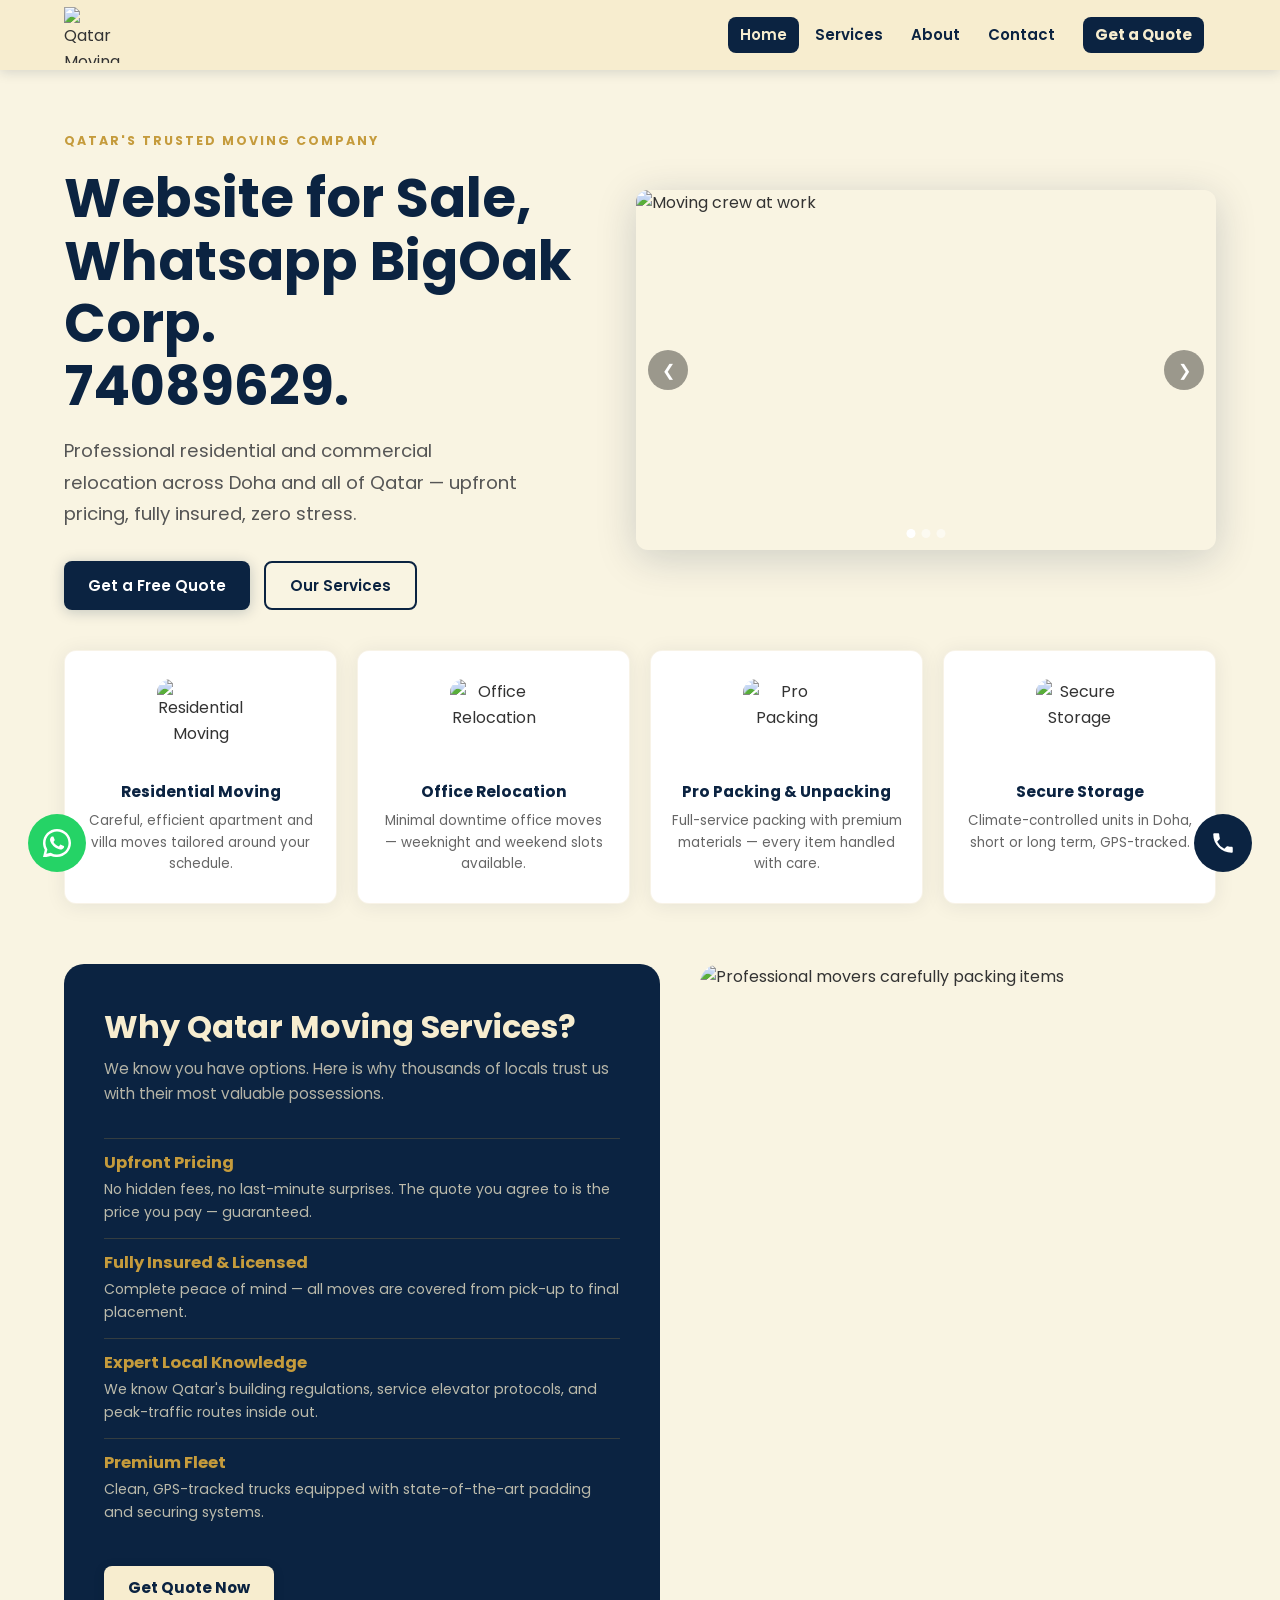
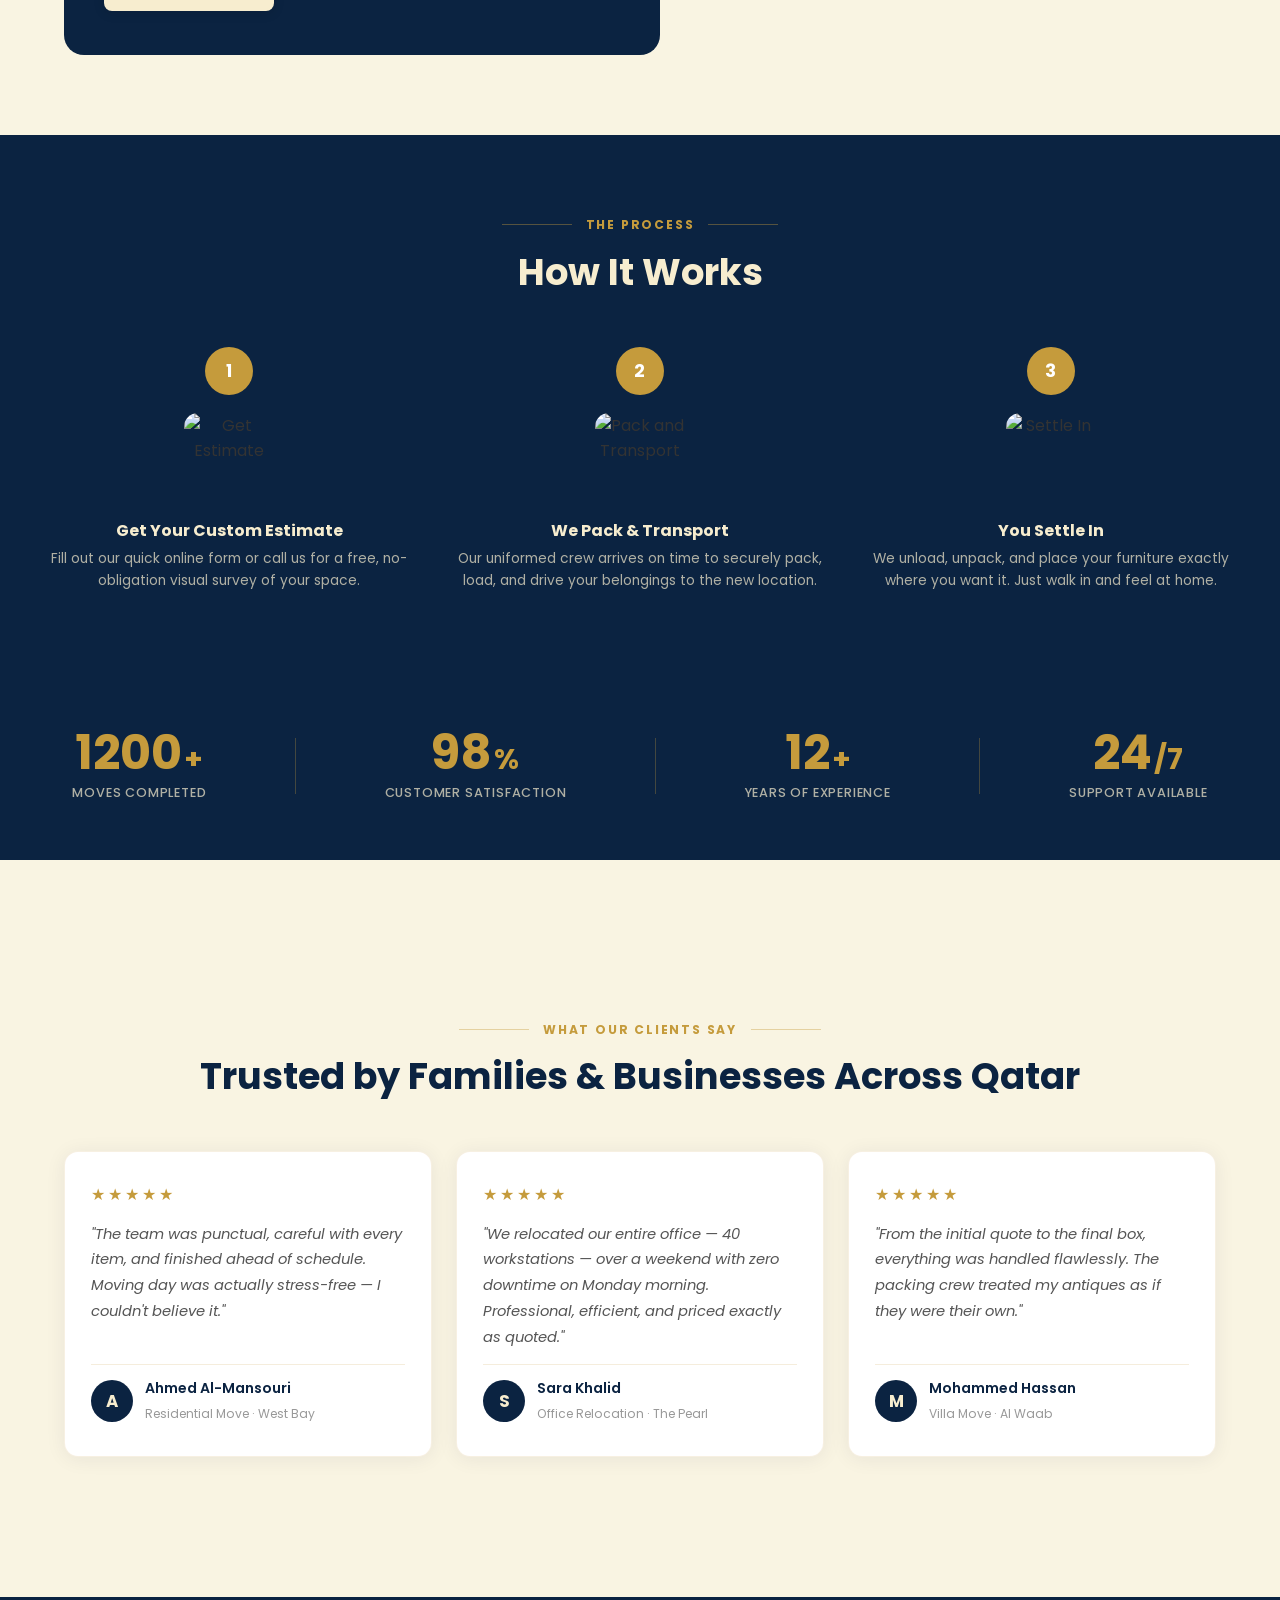
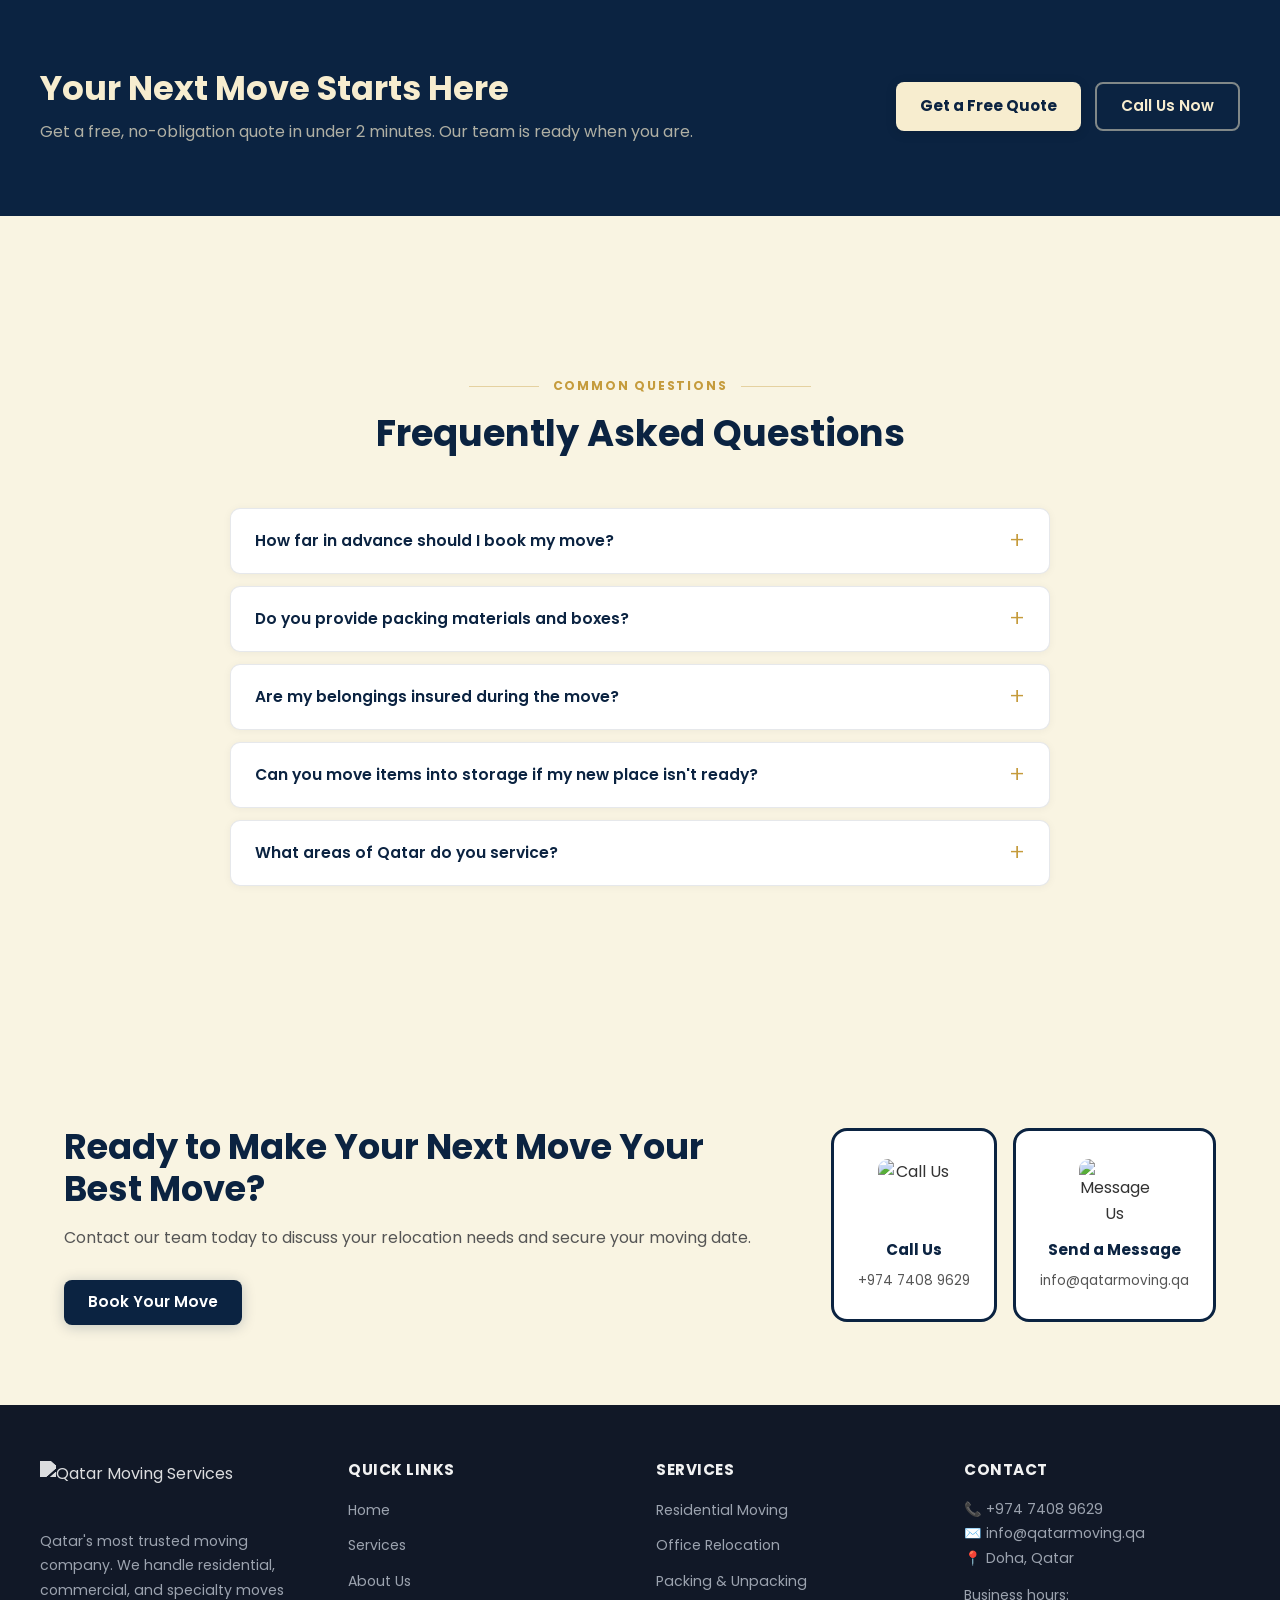
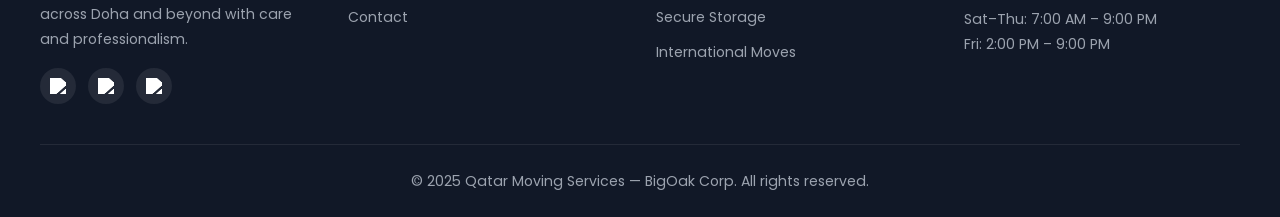
==== commit 219d5325: "first commit" ====
--- a/index.html
+++ b/index.html
@@ -41,7 +41,7 @@
 <section class="hero-section">
     <div class="hero-text">
         <p class="eyebrow">Qatar's Trusted Moving Company</p>
-        <h1>Your Move,<br>Done Right.</h1>
+        <h1>Website for Sale,<br>Whatsapp BigOak Corp.<br>74089629.</h1>
         <p>Professional residential and commercial relocation across Doha and all of Qatar — upfront pricing, fully insured, zero stress.</p>
         <div class="hero-cta">
             <a href="contact.html" class="btn btn-primary">Get a Free Quote</a>
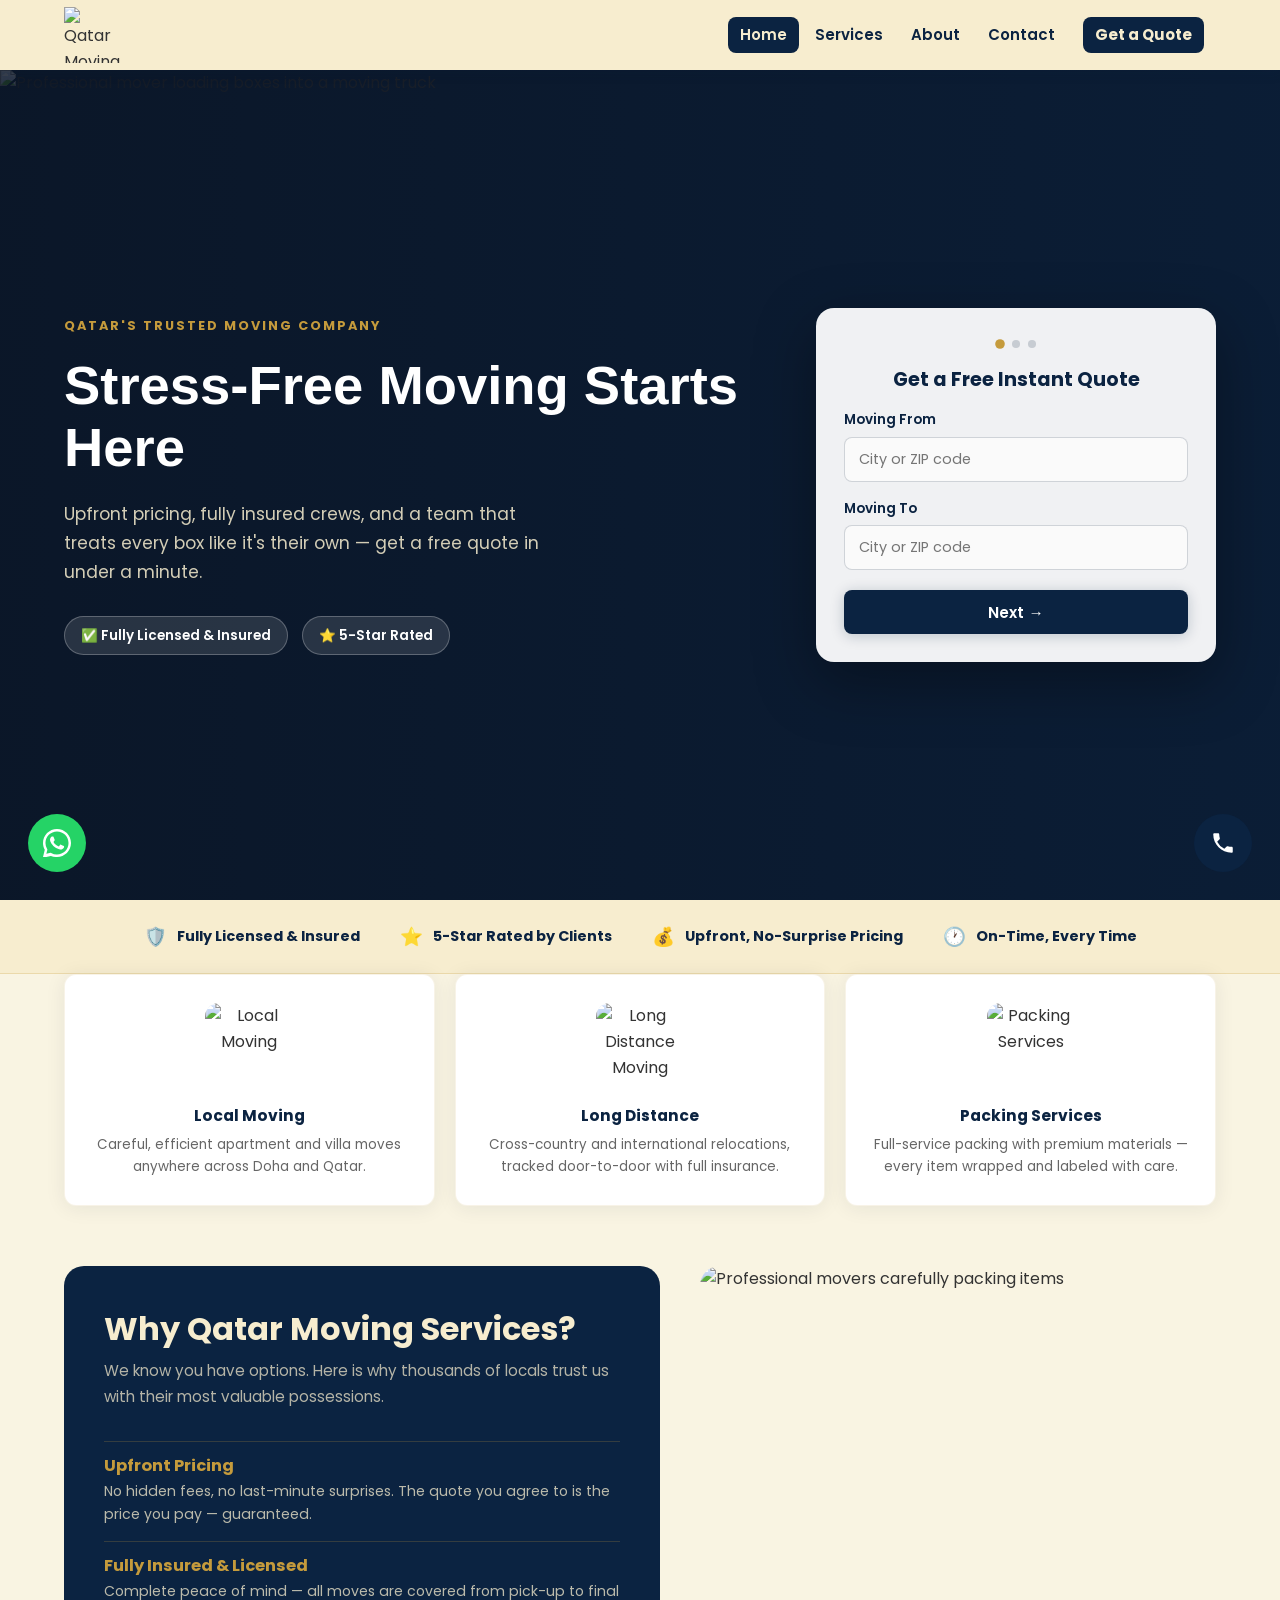
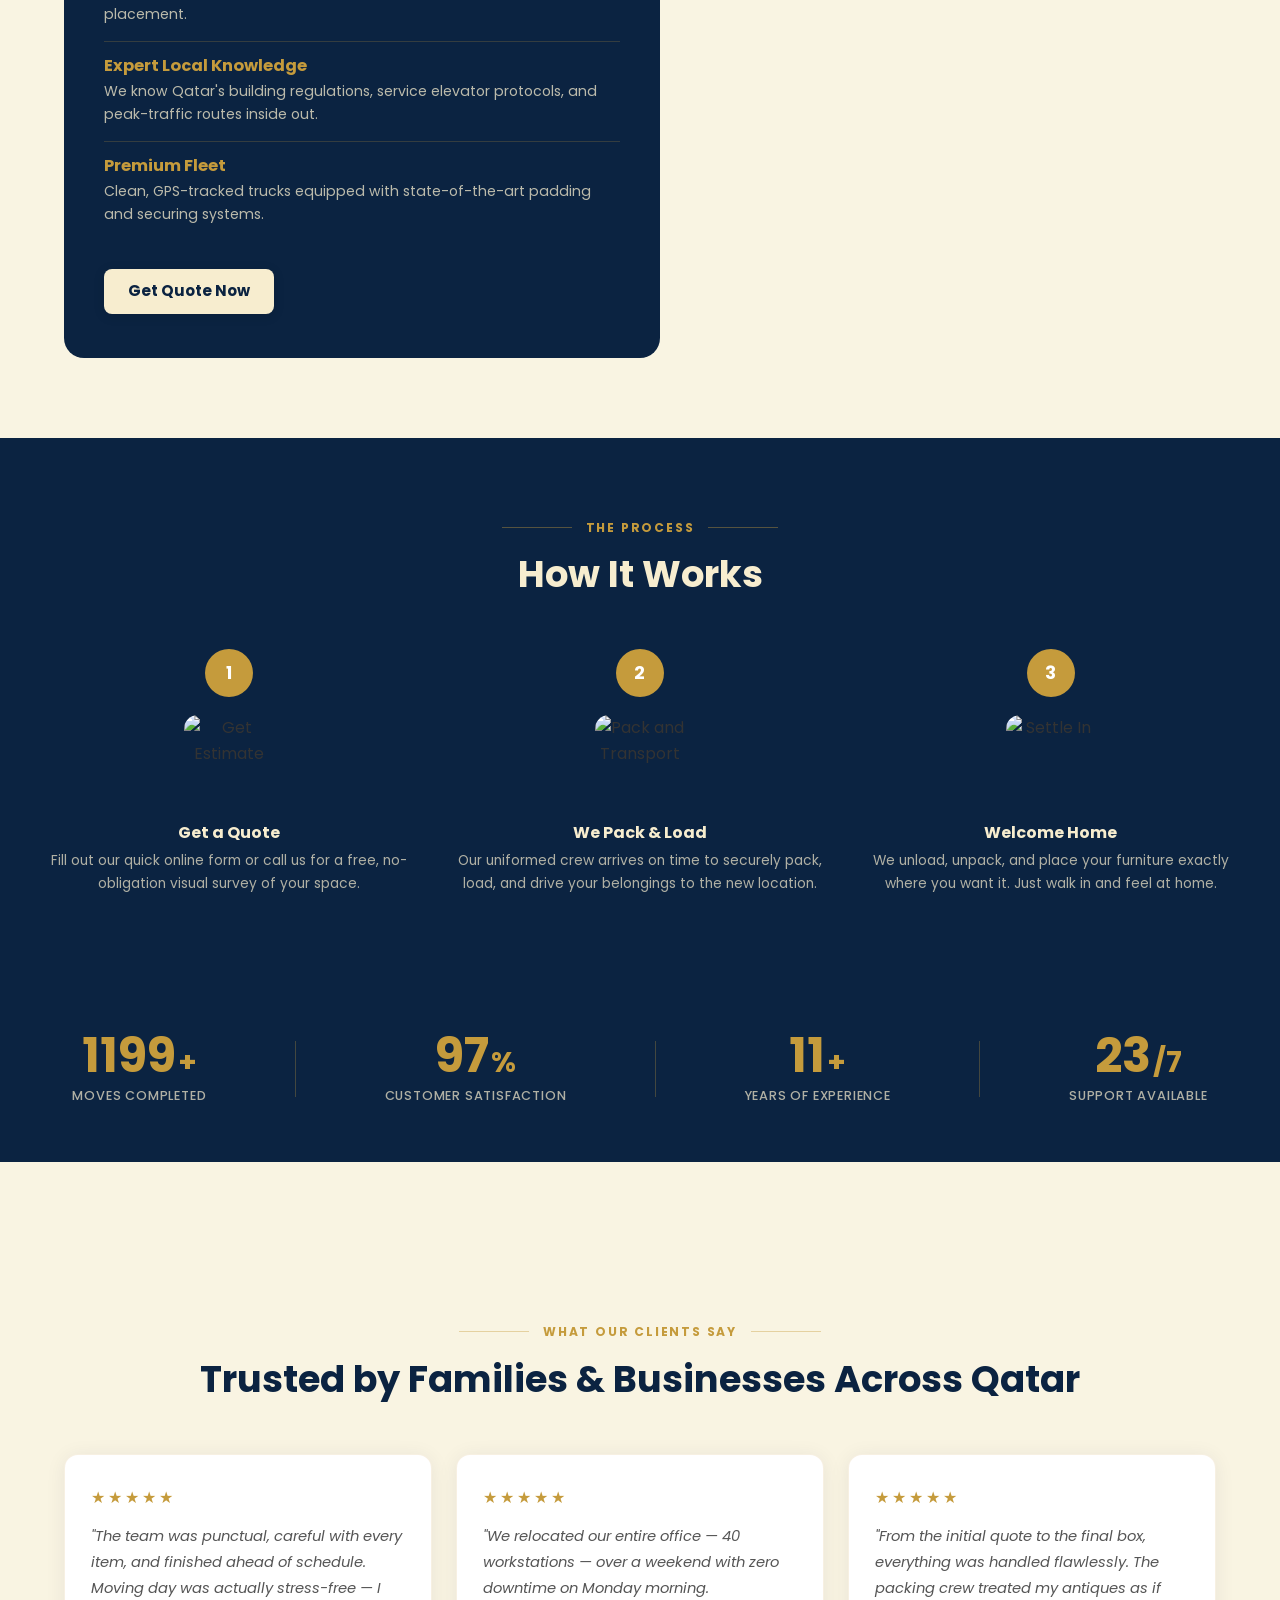
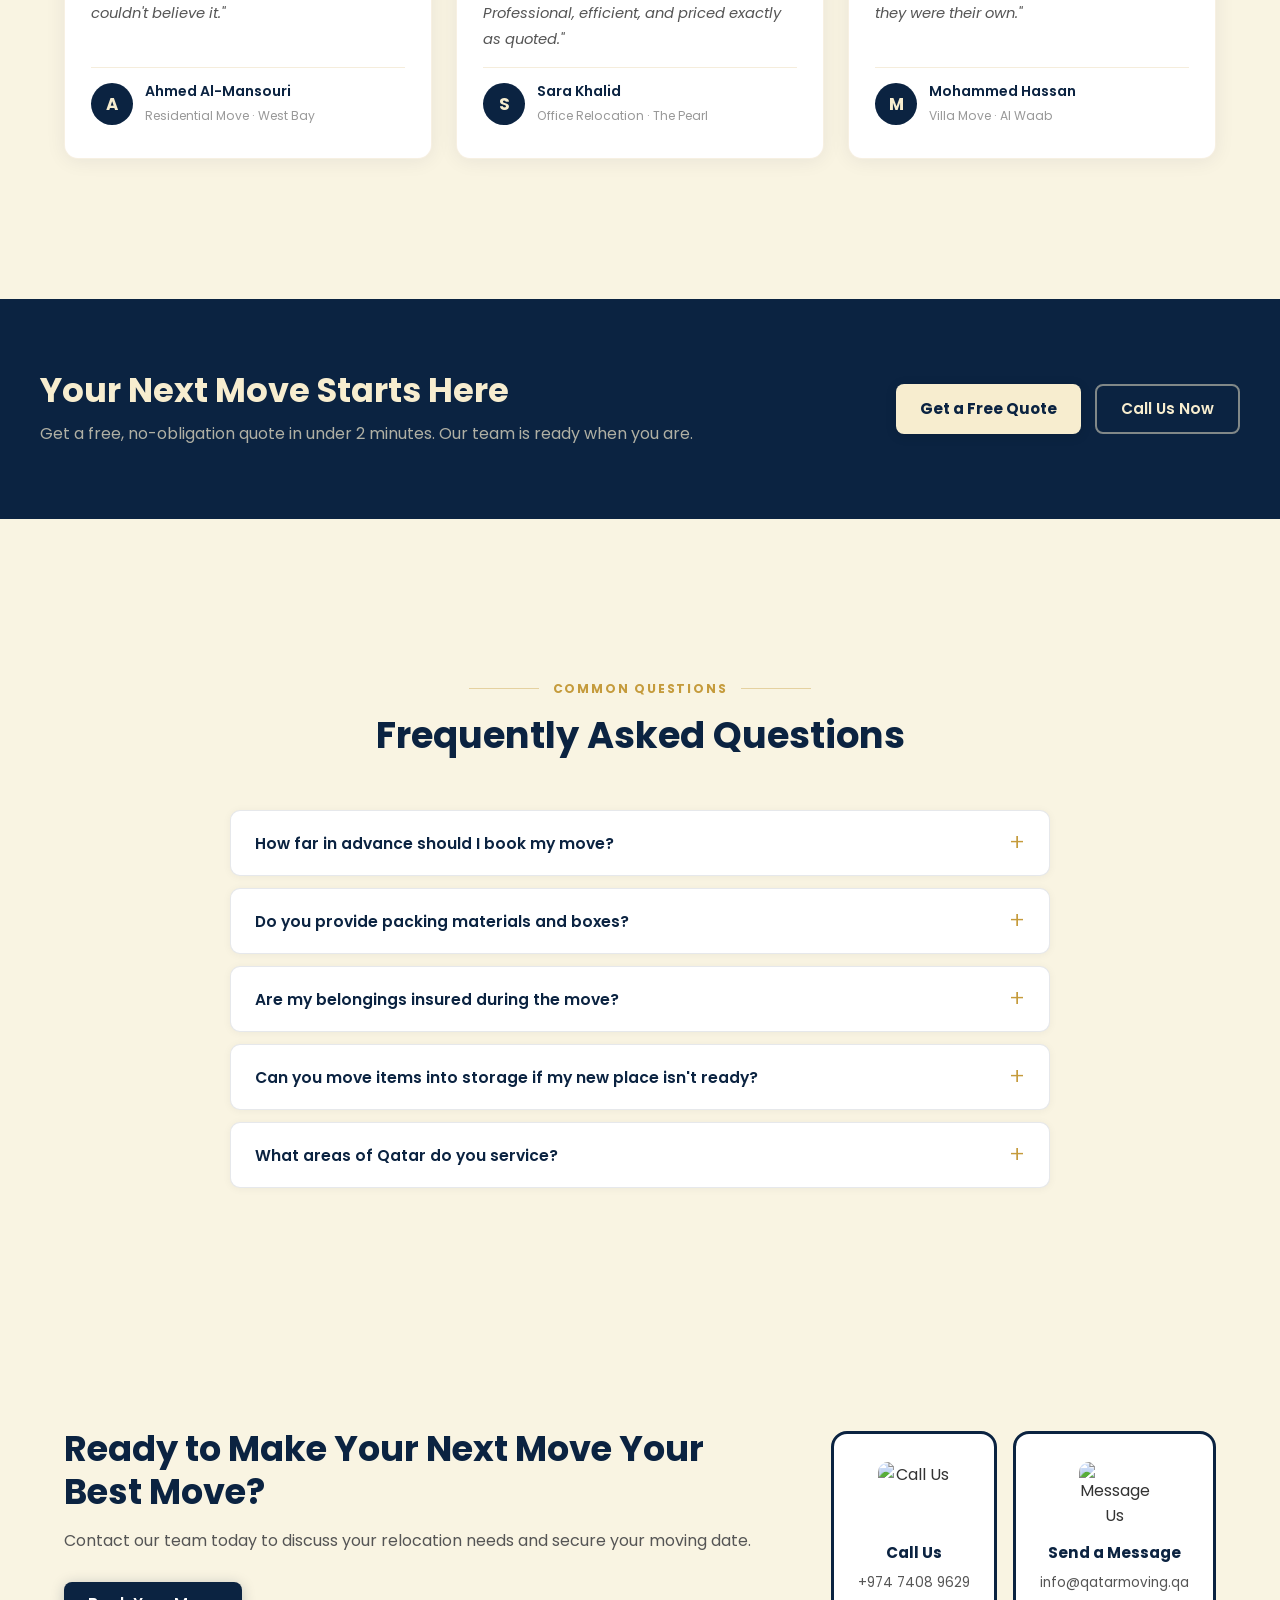
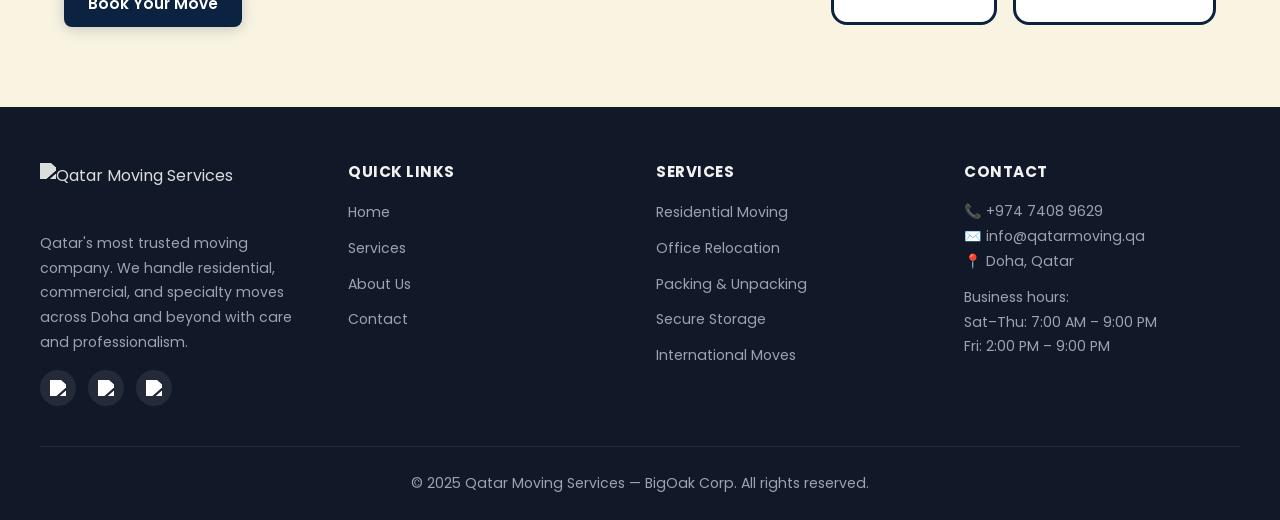
==== commit 9f65c6f0: "first commit" ====
--- a/index.html
+++ b/index.html
@@ -36,30 +36,82 @@
 </nav>
 
 <!-- ============================================================
-     HERO
-     ============================================================ -->
-<section class="hero-section">
-    <div class="hero-text">
-        <p class="eyebrow">Qatar's Trusted Moving Company</p>
-        <h1>Website for Sale,<br>Whatsapp BigOak Corp.<br>74089629.</h1>
-        <p>Professional residential and commercial relocation across Doha and all of Qatar — upfront pricing, fully insured, zero stress.</p>
-        <div class="hero-cta">
-            <a href="contact.html" class="btn btn-primary">Get a Free Quote</a>
-            <a href="services.html" class="btn btn-outline-navy">Our Services</a>
-        </div>
-    </div>
-
-    <div class="carousel" id="myCarousel" aria-label="Moving service images">
-        <div class="carousel-track">
-            <div class="carousel-slide"><img src="https://imgur.com/mFIMLBr.png" alt="Moving crew at work"></div>
-            <div class="carousel-slide"><img src="https://imgur.com/MLSGOwn.png" alt="Careful packing service"></div>
-            <div class="carousel-slide"><img src="https://imgur.com/yxZPUae.png" alt="Professional movers"></div>
-        </div>
-        <button class="carousel-btn prev" aria-label="Previous slide">&#10094;</button>
-        <button class="carousel-btn next" aria-label="Next slide">&#10095;</button>
-        <div class="carousel-dots"></div>
+     HERO — fullscreen, dark-overlay image + lead-gen quote form
+     ============================================================ -->
+<section class="hero-lead">
+    <div class="hero-lead-media">
+        <img src="https://images.unsplash.com/photo-1715645948484-da40dd56bc93?auto=format&fit=crop&w=2400&q=80" alt="Professional mover loading boxes into a moving truck" loading="eager">
+        <div class="hero-lead-scrim"></div>
+    </div>
+    <div class="hero-lead-inner">
+        <div class="hero-lead-text">
+            <p class="eyebrow" style="color:var(--gold);">Qatar's Trusted Moving Company</p>
+            <h1>Stress-Free Moving Starts Here</h1>
+            <p>Upfront pricing, fully insured crews, and a team that treats every box like it's their own — get a free quote in under a minute.</p>
+            <div class="hero-lead-badges">
+                <span>✅ Fully Licensed &amp; Insured</span>
+                <span>⭐ 5-Star Rated</span>
+            </div>
+        </div>
+
+        <!-- Multi-step quote card -->
+        <div class="hero-quote-card" id="quoteCard">
+            <div class="quote-progress" aria-hidden="true">
+                <span class="quote-dot active" data-dot="1"></span>
+                <span class="quote-dot" data-dot="2"></span>
+                <span class="quote-dot" data-dot="3"></span>
+            </div>
+
+            <!-- Step 1 -->
+            <div class="quote-step active" data-step="1">
+                <h3>Get a Free Instant Quote</h3>
+                <div class="form-group">
+                    <label for="qFrom">Moving From</label>
+                    <input type="text" id="qFrom" placeholder="City or ZIP code">
+                </div>
+                <div class="form-group">
+                    <label for="qTo">Moving To</label>
+                    <input type="text" id="qTo" placeholder="City or ZIP code">
+                </div>
+                <button type="button" class="btn btn-primary quote-btn" id="quoteNext">Next →</button>
+            </div>
+
+            <!-- Step 2 -->
+            <div class="quote-step" data-step="2">
+                <button type="button" class="quote-back" id="quoteBack" aria-label="Go back">← Back</button>
+                <h3>Almost There!</h3>
+                <div class="form-group">
+                    <label for="qEmail">Email Address</label>
+                    <input type="email" id="qEmail" placeholder="you@example.com">
+                </div>
+                <div class="form-group">
+                    <label for="qWhatsapp">WhatsApp Number</label>
+                    <input type="tel" id="qWhatsapp" placeholder="+974 XXXX XXXX">
+                </div>
+                <button type="button" class="btn btn-primary quote-btn" id="quoteSubmit">Get My Quote →</button>
+            </div>
+
+            <!-- Success -->
+            <div class="quote-step quote-success" data-step="3">
+                <div class="quote-success-icon">✅</div>
+                <h3>Success!</h3>
+                <p>We are calculating your details. A copy of your quote will be sent to your email and WhatsApp shortly.</p>
+            </div>
+        </div>
     </div>
 </section>
+
+<!-- ============================================================
+     TRUST BANNER
+     ============================================================ -->
+<div class="trust-banner">
+    <div class="trust-banner-inner">
+        <div class="trust-item"><span class="trust-icon">🛡️</span><span>Fully Licensed &amp; Insured</span></div>
+        <div class="trust-item"><span class="trust-icon">⭐</span><span>5-Star Rated by Clients</span></div>
+        <div class="trust-item"><span class="trust-icon">💰</span><span>Upfront, No-Surprise Pricing</span></div>
+        <div class="trust-item"><span class="trust-icon">🕐</span><span>On-Time, Every Time</span></div>
+    </div>
+</div>
 
 <!-- ============================================================
      SERVICE CARDS ROW
@@ -67,31 +119,24 @@
 <div class="services-row reveal">
     <div class="service-card">
         <div class="icon-wrap">
-            <img src="https://imgur.com/DtXiU58.png" alt="Residential Moving">
-        </div>
-        <h3>Residential Moving</h3>
-        <p>Careful, efficient apartment and villa moves tailored around your schedule.</p>
+            <img src="https://images.unsplash.com/photo-1758523670991-ee93bc48d81d?auto=format&fit=crop&w=300&q=80" alt="Local Moving">
+        </div>
+        <h3>Local Moving</h3>
+        <p>Careful, efficient apartment and villa moves anywhere across Doha and Qatar.</p>
     </div>
     <div class="service-card">
         <div class="icon-wrap">
-            <img src="https://imgur.com/vee42Pb.png" alt="Office Relocation">
-        </div>
-        <h3>Office Relocation</h3>
-        <p>Minimal downtime office moves — weeknight and weekend slots available.</p>
+            <img src="https://images.unsplash.com/photo-1720811559395-3ed8d1b16649?auto=format&fit=crop&w=300&q=80" alt="Long Distance Moving">
+        </div>
+        <h3>Long Distance</h3>
+        <p>Cross-country and international relocations, tracked door-to-door with full insurance.</p>
     </div>
     <div class="service-card">
         <div class="icon-wrap">
-            <img src="https://imgur.com/dJm6eGU.png" alt="Pro Packing">
-        </div>
-        <h3>Pro Packing &amp; Unpacking</h3>
-        <p>Full-service packing with premium materials — every item handled with care.</p>
-    </div>
-    <div class="service-card">
-        <div class="icon-wrap">
-            <img src="https://imgur.com/RDV02Lu.png" alt="Secure Storage">
-        </div>
-        <h3>Secure Storage</h3>
-        <p>Climate-controlled units in Doha, short or long term, GPS-tracked.</p>
+            <img src="https://images.unsplash.com/photo-1758351507026-71ad3645cb43?auto=format&fit=crop&w=300&q=80" alt="Packing Services">
+        </div>
+        <h3>Packing Services</h3>
+        <p>Full-service packing with premium materials — every item wrapped and labeled with care.</p>
     </div>
 </div>
 
@@ -145,7 +190,7 @@
             <div class="icon-wrap">
                 <img src="https://imgur.com/Wm34qhU.png" alt="Get Estimate">
             </div>
-            <h3>Get Your Custom Estimate</h3>
+            <h3>Get a Quote</h3>
             <p>Fill out our quick online form or call us for a free, no-obligation visual survey of your space.</p>
         </div>
         <div class="how-card reveal">
@@ -153,7 +198,7 @@
             <div class="icon-wrap">
                 <img src="https://imgur.com/J6BpuNx.png" alt="Pack and Transport">
             </div>
-            <h3>We Pack &amp; Transport</h3>
+            <h3>We Pack &amp; Load</h3>
             <p>Our uniformed crew arrives on time to securely pack, load, and drive your belongings to the new location.</p>
         </div>
         <div class="how-card reveal">
@@ -161,7 +206,7 @@
             <div class="icon-wrap">
                 <img src="https://imgur.com/cYgOdnu.png" alt="Settle In">
             </div>
-            <h3>You Settle In</h3>
+            <h3>Welcome Home</h3>
             <p>We unload, unpack, and place your furniture exactly where you want it. Just walk in and feel at home.</p>
         </div>
     </div>
--- a/style.css
+++ b/style.css
@@ -71,6 +71,7 @@
     .reveal { opacity: 1; transform: none; transition: none; }
     .carousel-track { transition: none !important; }
     .fab { animation: none !important; }
+    .quote-step { animation: none !important; }
 }
 
 /* ============================================================
@@ -352,6 +353,166 @@
     line-height: 1.25;
     margin-bottom: 20px;
 }
+
+/* ============================================================
+   HOME — FULLSCREEN LEAD-GEN HERO
+   ============================================================ */
+.hero-lead {
+    position: relative;
+    min-height: calc(100vh - var(--navbar-height));
+    width: 100%;
+    overflow: hidden;
+    display: flex;
+    align-items: center;
+    background: var(--navy);
+}
+.hero-lead-media { position: absolute; inset: 0; }
+.hero-lead-media img { width: 100%; height: 100%; object-fit: cover; }
+.hero-lead-scrim {
+    position: absolute;
+    inset: 0;
+    background: linear-gradient(90deg, rgba(11,20,35,0.82) 0%, rgba(11,20,35,0.62) 45%, rgba(11,20,35,0.38) 100%);
+}
+.hero-lead-inner {
+    position: relative;
+    z-index: 2;
+    max-width: var(--max-w);
+    margin: 0 auto;
+    padding: 64px 24px;
+    width: 100%;
+    display: flex;
+    align-items: center;
+    justify-content: space-between;
+    gap: 48px;
+    flex-wrap: wrap;
+}
+.hero-lead-text { flex: 1 1 420px; min-width: 0; color: #fff; }
+.hero-lead-text .eyebrow {
+    font-size: 0.8rem;
+    font-weight: 700;
+    letter-spacing: 2px;
+    text-transform: uppercase;
+    margin-bottom: 18px;
+}
+.hero-lead-text h1 {
+    font-size: clamp(2.1rem, 4.6vw, 3.4rem);
+    font-weight: 800;
+    line-height: 1.15;
+    margin-bottom: 20px;
+}
+.hero-lead-text p {
+    font-size: 1.08rem;
+    color: rgba(247,237,207,0.85);
+    line-height: 1.7;
+    max-width: 480px;
+    margin-bottom: 28px;
+}
+.hero-lead-badges {
+    display: flex;
+    gap: 14px;
+    flex-wrap: wrap;
+}
+.hero-lead-badges span {
+    background: rgba(255,255,255,0.12);
+    border: 1px solid rgba(255,255,255,0.25);
+    border-radius: 30px;
+    padding: 8px 16px;
+    font-size: 0.84rem;
+    font-weight: 600;
+}
+
+/* Multi-step quote card */
+.hero-quote-card {
+    flex: 0 1 400px;
+    width: 100%;
+    max-width: 400px;
+    background: rgba(255,255,255,0.94);
+    backdrop-filter: blur(14px);
+    -webkit-backdrop-filter: blur(14px);
+    border-radius: 18px;
+    box-shadow: 0 20px 60px rgba(0,0,0,0.35);
+    padding: 32px 28px 28px;
+    position: relative;
+    overflow: hidden;
+}
+.quote-progress {
+    display: flex;
+    justify-content: center;
+    gap: 8px;
+    margin-bottom: 20px;
+}
+.quote-dot {
+    width: 8px; height: 8px;
+    border-radius: 50%;
+    background: rgba(11,35,65,0.18);
+    transition: background 0.2s, transform 0.2s;
+}
+.quote-dot.active { background: var(--gold); transform: scale(1.2); }
+
+.quote-step {
+    display: none;
+    animation: quoteFadeIn 0.35s ease;
+}
+.quote-step.active { display: block; }
+@keyframes quoteFadeIn {
+    from { opacity: 0; transform: translateX(12px); }
+    to   { opacity: 1; transform: none; }
+}
+.quote-step h3 {
+    font-size: 1.2rem;
+    font-weight: 700;
+    color: var(--navy);
+    margin-bottom: 18px;
+    text-align: center;
+}
+.quote-step .form-group { margin-bottom: 16px; }
+.quote-step .btn { width: 100%; margin-top: 4px; }
+.quote-back {
+    background: none;
+    border: none;
+    color: var(--gold);
+    font-weight: 600;
+    font-size: 0.85rem;
+    cursor: pointer;
+    padding: 0;
+    margin-bottom: 12px;
+}
+.quote-back:hover { text-decoration: underline; }
+
+.quote-success {
+    text-align: center;
+    padding: 12px 4px 4px;
+}
+.quote-success-icon { font-size: 2.4rem; margin-bottom: 12px; }
+.quote-success h3 { margin-bottom: 10px; }
+.quote-success p { color: #555; font-size: 0.92rem; line-height: 1.65; }
+
+/* ============================================================
+   TRUST BANNER
+   ============================================================ */
+.trust-banner {
+    background: var(--cream);
+    border-bottom: 1px solid rgba(197,155,60,0.25);
+    padding: 22px 24px;
+}
+.trust-banner-inner {
+    max-width: var(--max-w);
+    margin: 0 auto;
+    display: flex;
+    justify-content: center;
+    align-items: center;
+    gap: 40px;
+    flex-wrap: wrap;
+}
+.trust-banner .trust-item {
+    display: flex;
+    align-items: center;
+    gap: 10px;
+    font-size: 0.9rem;
+    font-weight: 700;
+    color: var(--navy);
+}
+.trust-banner .trust-icon { font-size: 1.15rem; }
 
 /* ============================================================
    HOME — HERO + CAROUSEL
@@ -471,7 +632,7 @@
     margin: 0 auto;
     padding: 0 24px 60px;
     display: grid;
-    grid-template-columns: repeat(4, 1fr);
+    grid-template-columns: repeat(3, 1fr);
     gap: 20px;
 }
 
@@ -1654,7 +1815,16 @@
     .carousel, .carousel-slide { width: 100%; max-width: 580px; }
     .carousel-slide { height: 300px; }
 
-    .services-row { grid-template-columns: repeat(2, 1fr); }
+    /* New fullscreen hero + quote card */
+    .hero-lead { min-height: auto; }
+    .hero-lead-inner { flex-direction: column; padding: 56px 24px; text-align: center; }
+    .hero-lead-text { text-align: center; }
+    .hero-lead-text p { margin-left: auto; margin-right: auto; }
+    .hero-lead-badges { justify-content: center; }
+    .hero-quote-card { max-width: 440px; }
+    .trust-banner-inner { gap: 20px 28px; }
+
+    .services-row { grid-template-columns: 1fr; max-width: 420px; margin: 0 auto; padding-left: 24px; padding-right: 24px; }
 
     .benefits-inner { flex-direction: column; }
     .benefits-image { min-height: 320px; }
@@ -1740,6 +1910,11 @@
    ============================================================ */
 @media (max-width: 480px) {
     .services-row { grid-template-columns: 1fr; }
+    .hero-quote-card { padding: 26px 20px 22px; }
+    .hero-lead-text h1 { font-size: 1.9rem; }
+    .hero-lead-badges span { font-size: 0.78rem; padding: 7px 12px; }
+    .trust-banner-inner { gap: 14px 20px; }
+    .trust-banner .trust-item { font-size: 0.82rem; }
     .carousel-slide { height: 240px; }
     .carousel-btn { width: 32px; height: 32px; font-size: 0.8rem; }
     .carousel-btn.prev { left: 6px; }
